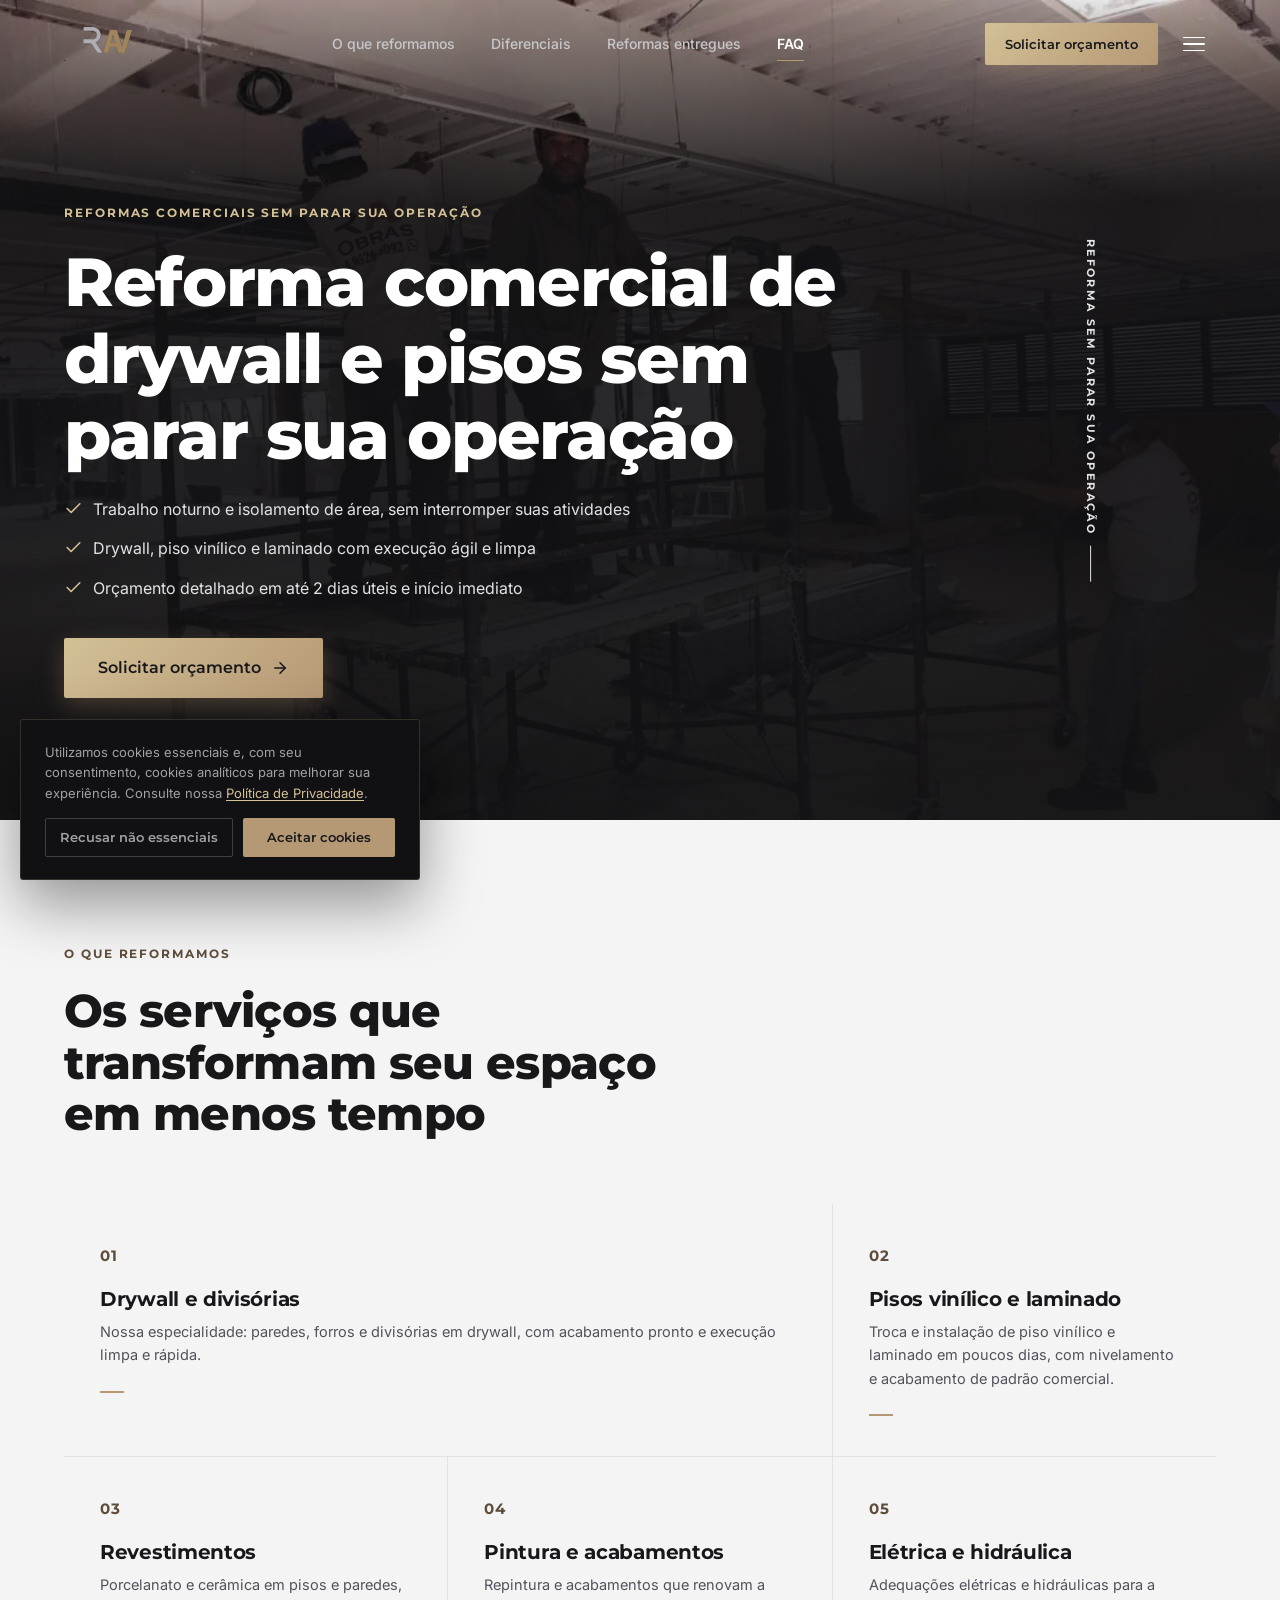
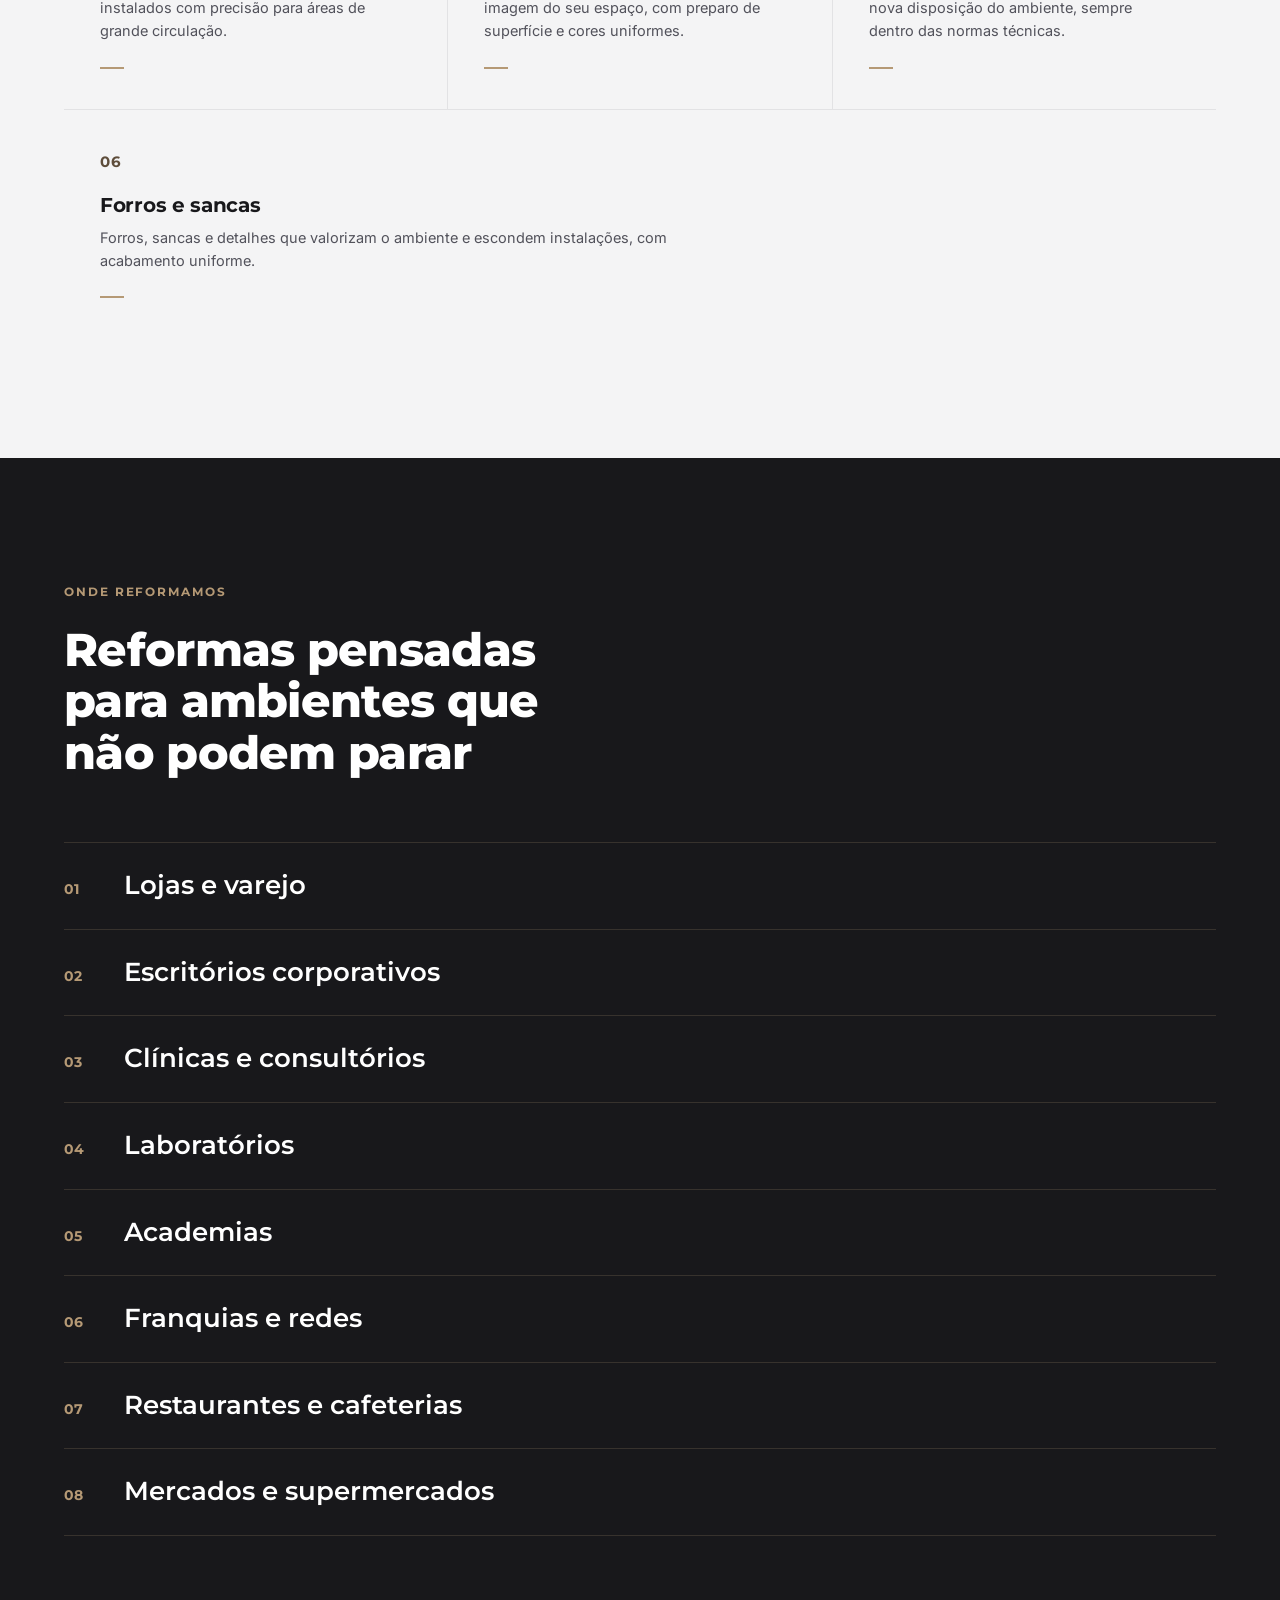
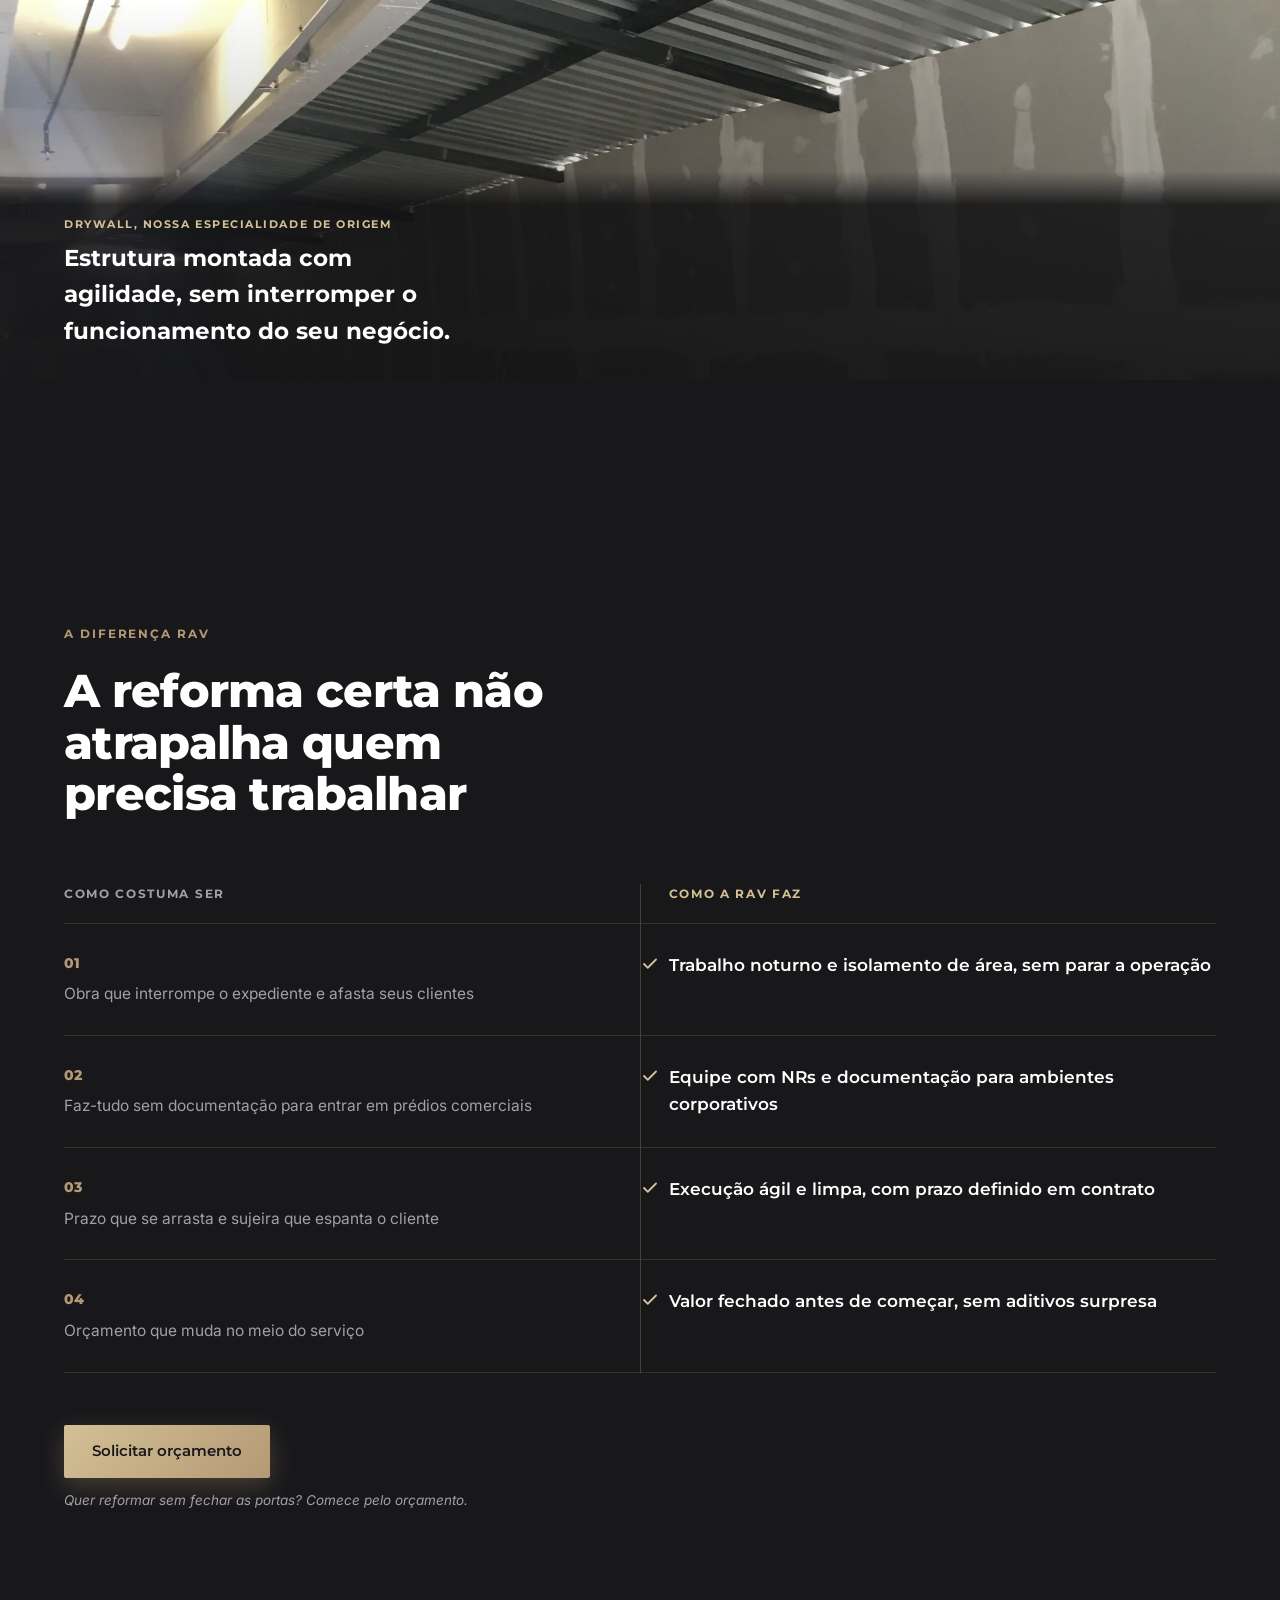
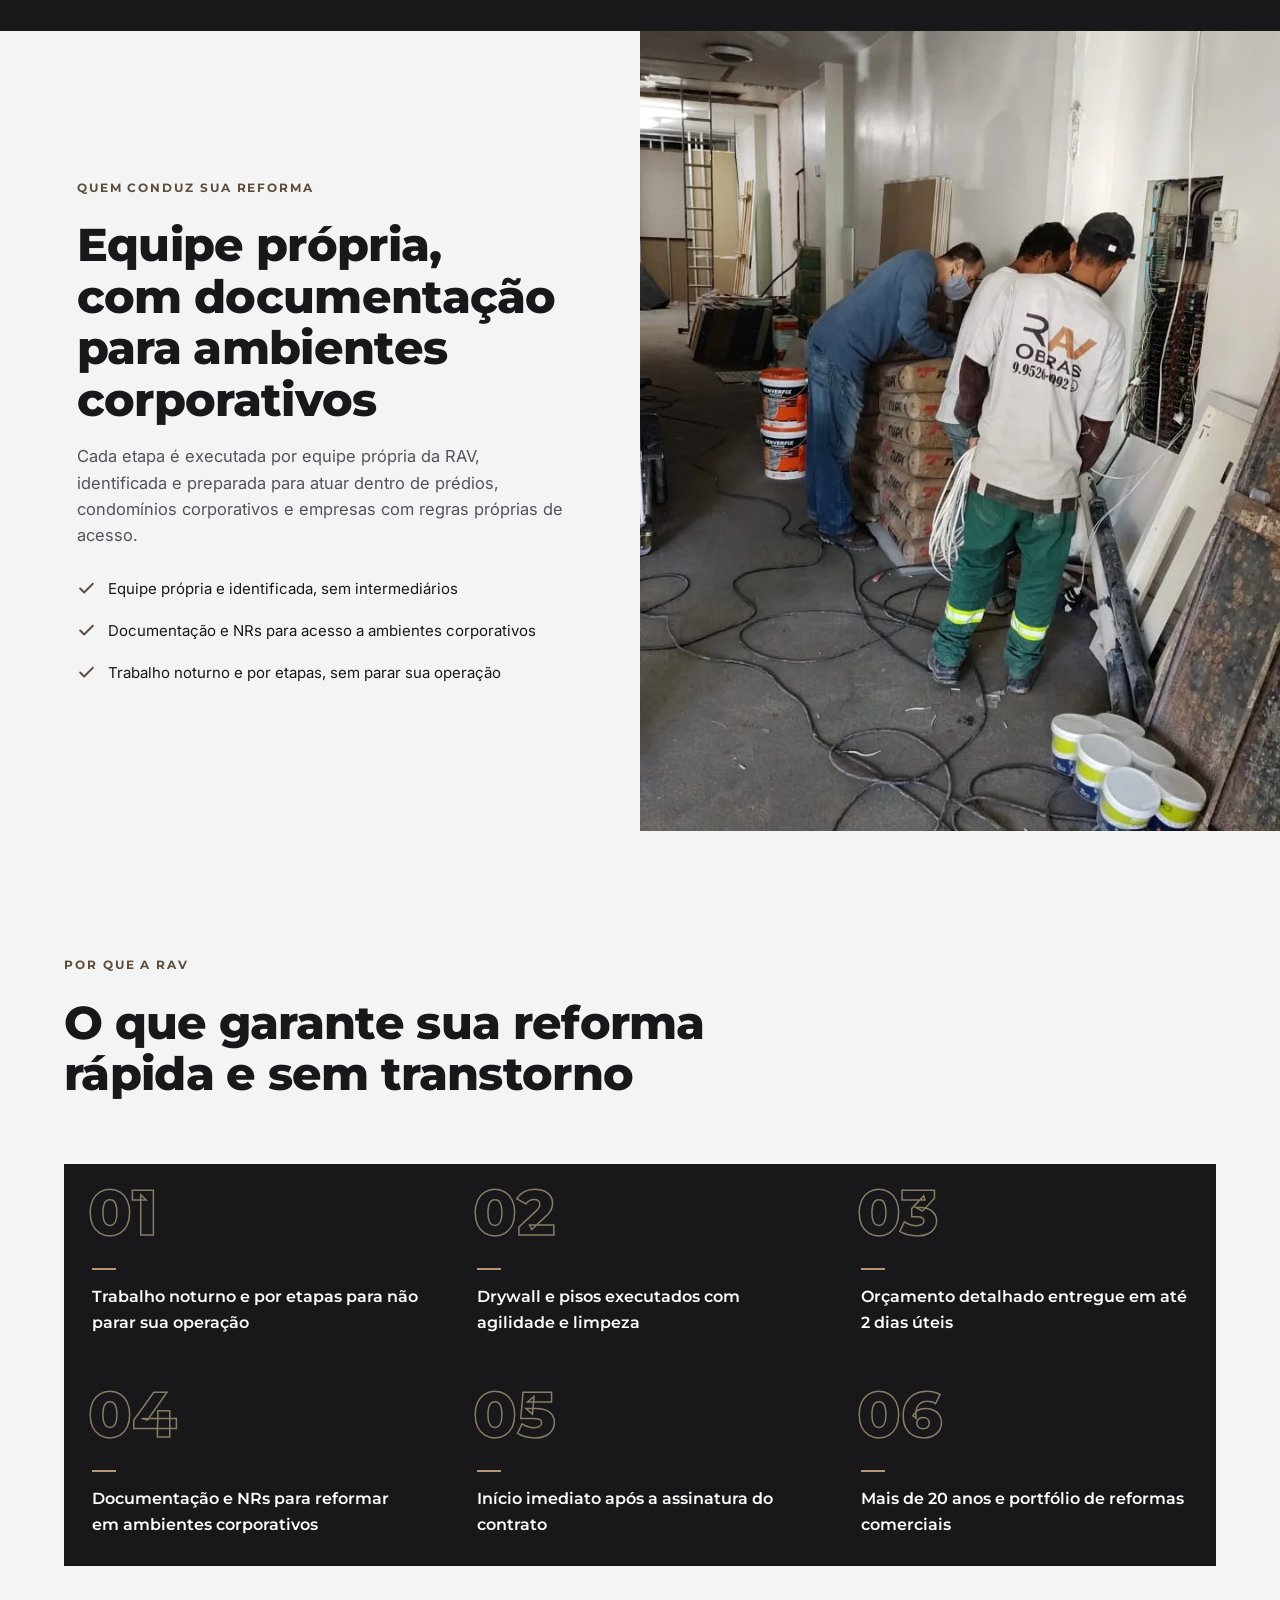
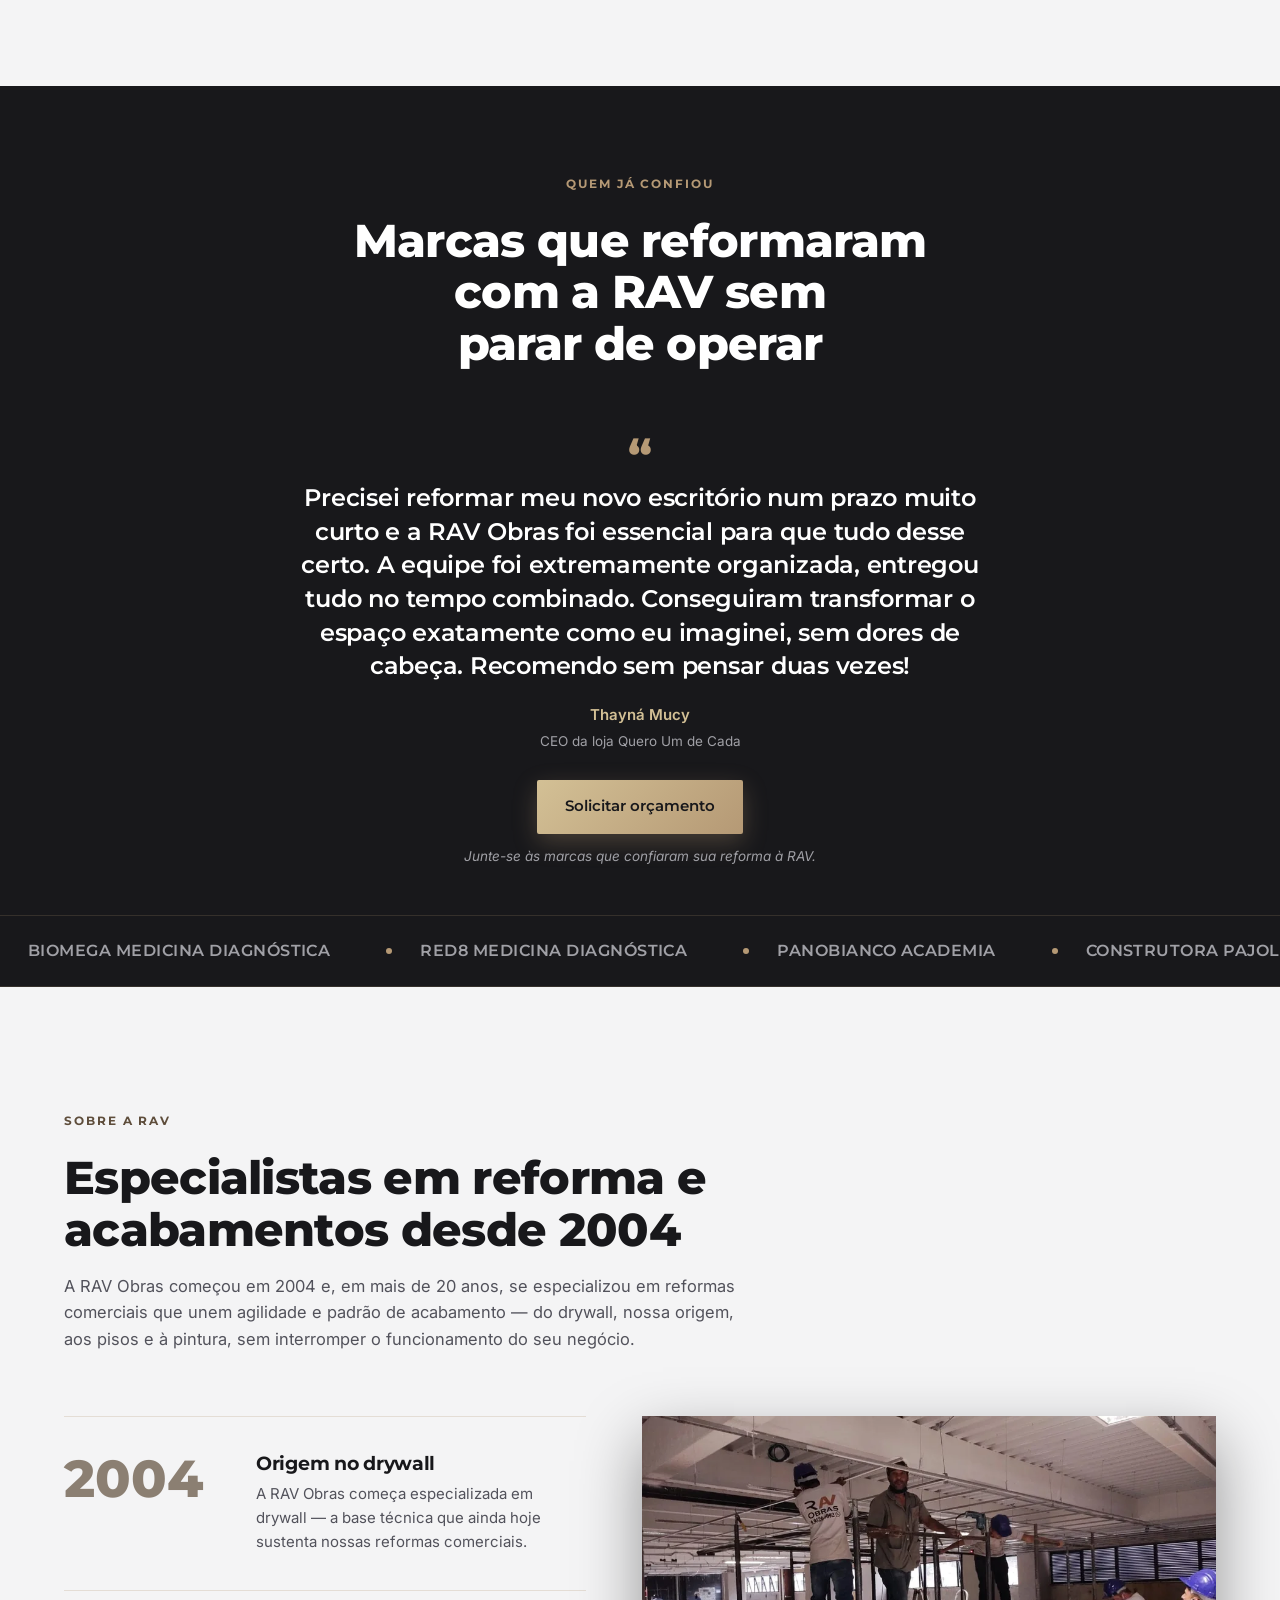
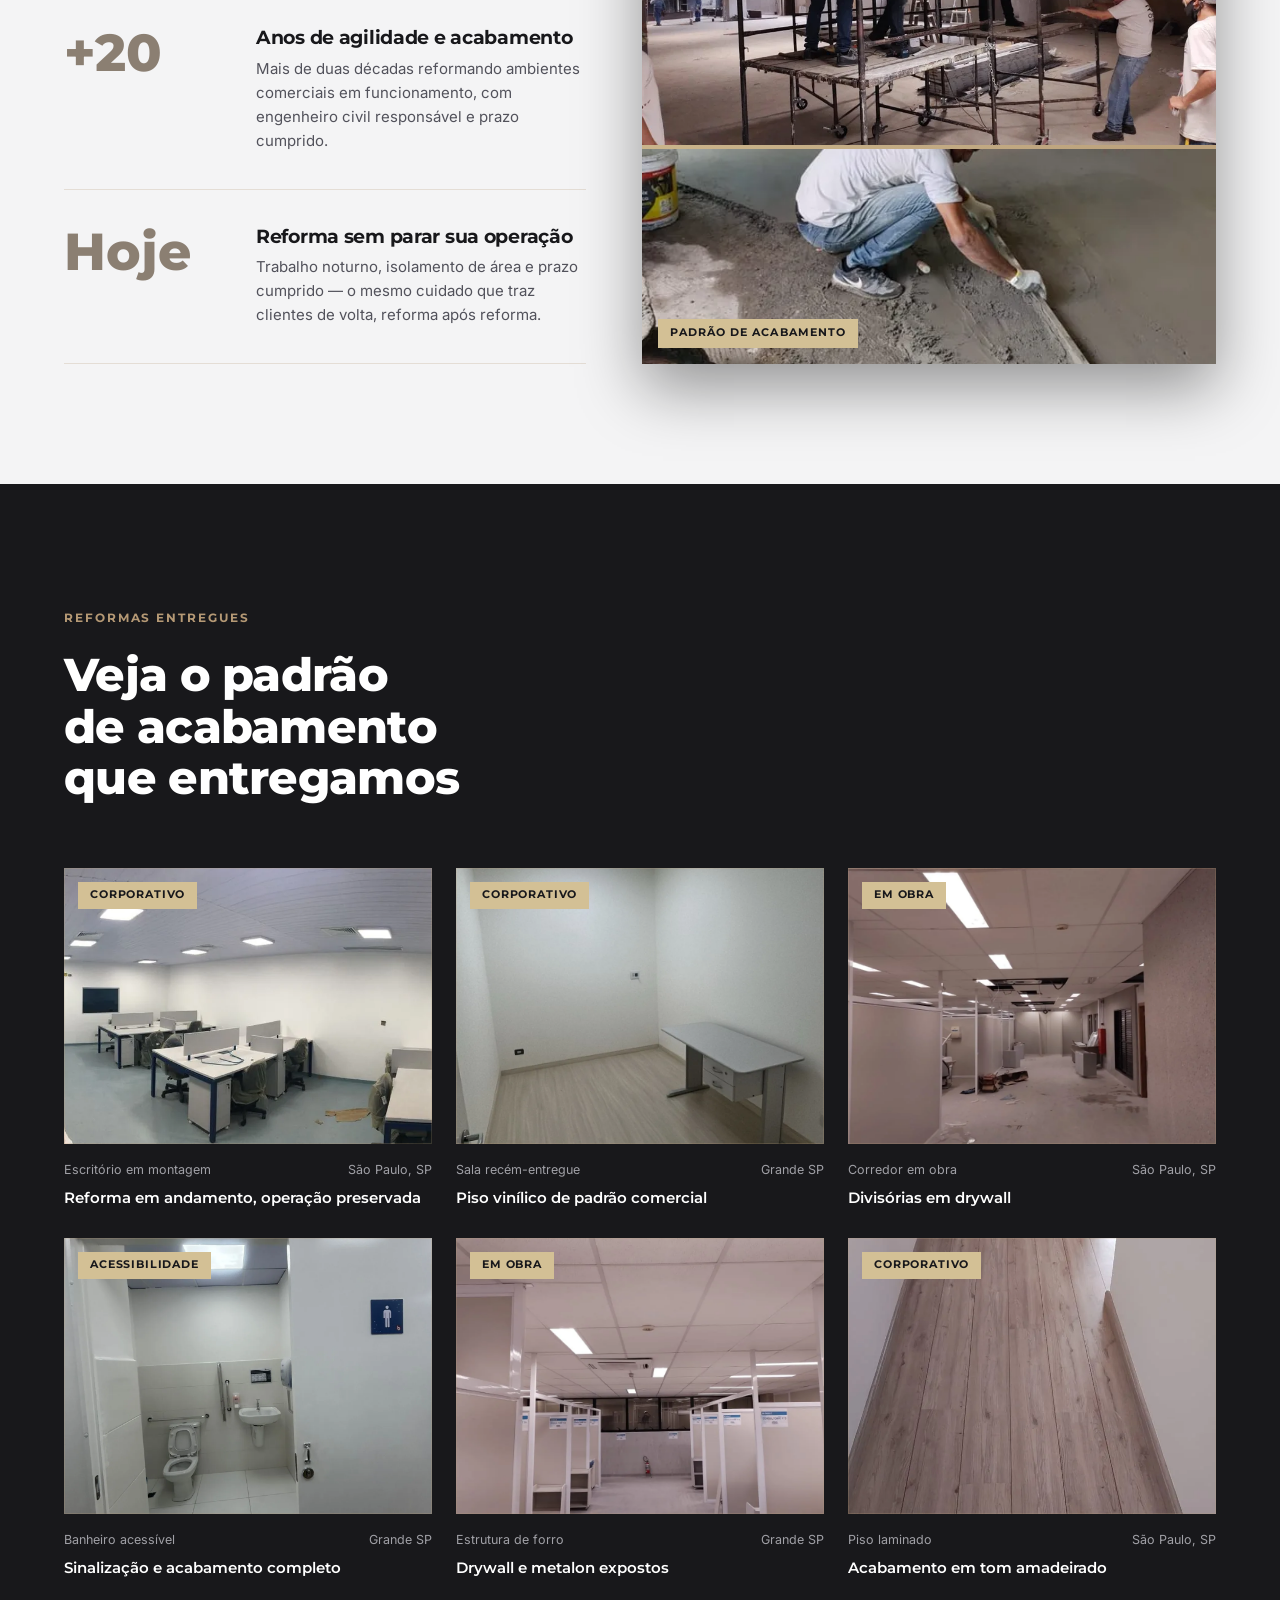
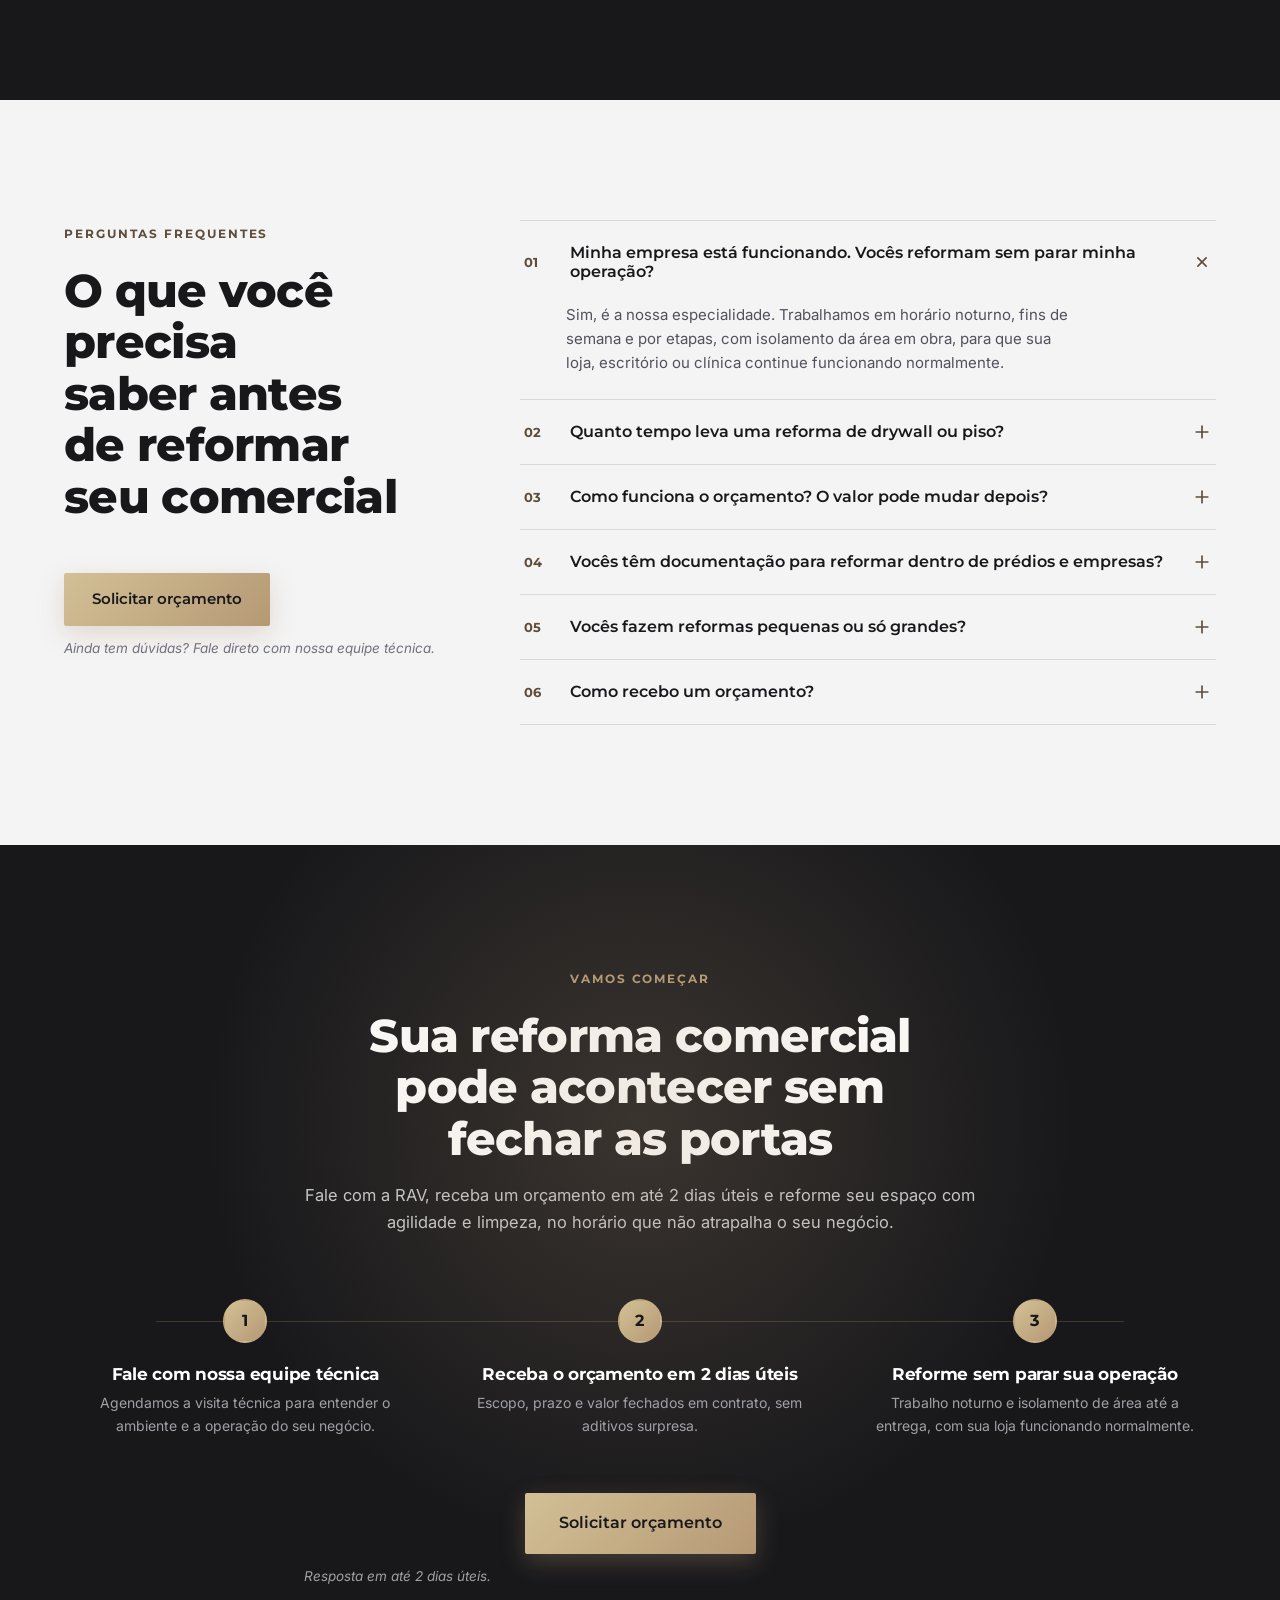
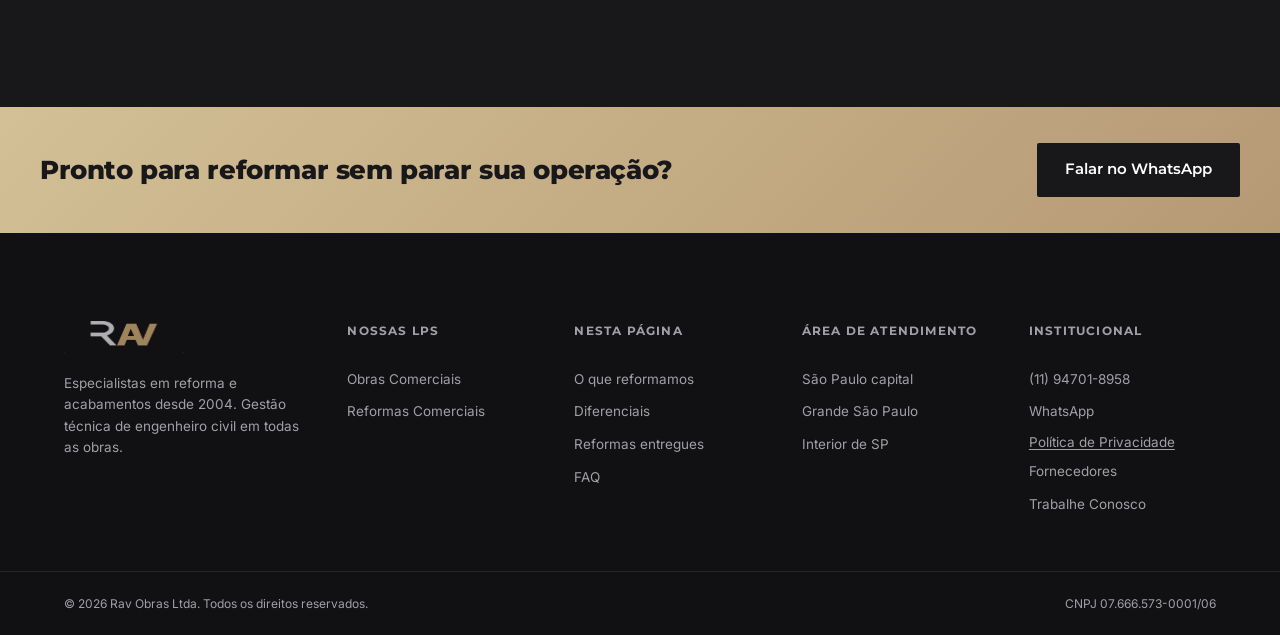
==== deploy-reformas/index.html @ 46c75e2a "Redesenha composição das 2 imagens em Sobre a RAV (diptico vertical 60/40)" ====
<!DOCTYPE html>
<html lang="pt-BR">
<head>
<meta charset="UTF-8">
<meta name="viewport" content="width=device-width, initial-scale=1">
<title>Reforma Comercial de Drywall e Pisos Sem Parar sua Operação — RAV Obras</title>
<meta name="description" content="Reforma comercial de drywall, piso vinílico e laminado com trabalho noturno e isolamento de área, sem parar sua operação. Orçamento em até 2 dias úteis. Solicite agora.">
<link rel="canonical" href="https://www.ravobras.com.br/reformas.html">
<link rel="icon" href="assets/img/favicon.svg" type="image/svg+xml">
<link rel="preconnect" href="https://fonts.googleapis.com">
<link rel="preconnect" href="https://fonts.gstatic.com" crossorigin>
<link href="https://fonts.googleapis.com/css2?family=Inter:ital,wght@0,400;0,500;0,600;1,400&family=Montserrat:wght@600;700;800&display=swap" rel="stylesheet">
<link rel="stylesheet" href="css/styles.css">
</head>
<body>
<a href="#main" class="skip-link" data-skip>Pular para o conteúdo principal</a>


<header class="rv-header" data-header>
  <div class="container rv-header-inner">
    <a href="../obras/" class="rv-logo">
      <img src="assets/img/logos/logo-white.png" alt="RAV Obras" width="120" height="46">
    </a>
    <nav class="rv-nav" aria-label="Navegação principal">
      <a href="#escopo">O que reformamos</a>
      <a href="#diferenca">Diferenciais</a>
      <a href="#portfolio">Reformas entregues</a>
      <a href="#faq">FAQ</a>
    </nav>
    <div class="rv-header-actions">
      <a class="btn btn-primary btn-sm" href="https://wa.me/5511947018958?text=Ol%C3%A1%21%20Quero%20um%20or%C3%A7amento%20para%20minha%20reforma%20comercial." target="_blank" rel="noopener noreferrer" data-wa-btn="reformas">Solicitar orçamento</a>
      <button class="rv-toggle" data-nav-toggle aria-label="Abrir menu" aria-expanded="false" aria-controls="mobile-menu">
        <span></span><span></span><span></span>
      </button>
    </div>
  </div>
</header>

<div class="rv-mobile-menu" data-mobile-menu id="mobile-menu" aria-hidden="true">
  <button class="rv-mobile-menu-close" data-menu-close aria-label="Fechar menu">
    <svg viewBox="0 0 24 24" fill="none" stroke="currentColor" stroke-width="2" stroke-linecap="round" stroke-linejoin="round"><line x1="18" y1="6" x2="6" y2="18"/><line x1="6" y1="6" x2="18" y2="18"/></svg>
  </button>
  <nav aria-label="Navegação mobile">
    <a href="#escopo">O que reformamos</a>
    <a href="#diferenca">Diferenciais</a>
    <a href="#portfolio">Reformas entregues</a>
    <a href="#faq">FAQ</a>
    <a href="../obras/" class="rv-menu-lp">Ver LP Obras Comerciais →</a>
  </nav>
  <a class="btn btn-primary btn-block" href="https://wa.me/5511947018958?text=Ol%C3%A1%21%20Quero%20um%20or%C3%A7amento%20para%20minha%20reforma%20comercial." target="_blank" rel="noopener noreferrer" data-wa-btn="reformas">
    Solicitar orçamento
  </a>
</div>

<main id="main">

  <!-- 1. HERO -->
  <section class="rv-hero" id="hero">
    <div class="rv-hero-media">
      <img src="assets/img/hero-reformas.webp" alt="" class="rv-hero-img" width="1280" height="720" fetchpriority="high">
      <div class="rv-hero-overlay"></div>
    </div>
    <span class="rv-hero-edge" aria-hidden="true">Reforma sem parar sua operação</span>
    <div class="container rv-hero-inner">
      <div class="rv-hero-content" data-reveal>
        <span class="rv-tag">Reformas comerciais sem parar sua operação</span>
        <h1>Reforma comercial de drywall e pisos sem parar sua operação</h1>
        <ul class="rv-hero-bullets">
          <li>
            <svg viewBox="0 0 24 24" fill="none" stroke="currentColor" stroke-width="2" stroke-linecap="round" stroke-linejoin="round" aria-hidden="true"><polyline points="20 6 9 17 4 12"/></svg>
            Trabalho noturno e isolamento de área, sem interromper suas atividades
          </li>
          <li>
            <svg viewBox="0 0 24 24" fill="none" stroke="currentColor" stroke-width="2" stroke-linecap="round" stroke-linejoin="round" aria-hidden="true"><polyline points="20 6 9 17 4 12"/></svg>
            Drywall, piso vinílico e laminado com execução ágil e limpa
          </li>
          <li>
            <svg viewBox="0 0 24 24" fill="none" stroke="currentColor" stroke-width="2" stroke-linecap="round" stroke-linejoin="round" aria-hidden="true"><polyline points="20 6 9 17 4 12"/></svg>
            Orçamento detalhado em até 2 dias úteis e início imediato
          </li>
        </ul>
        <div class="rv-hero-actions">
          <a class="btn btn-primary btn-lg" href="https://wa.me/5511947018958?text=Ol%C3%A1%21%20Quero%20um%20or%C3%A7amento%20para%20minha%20reforma%20comercial." target="_blank" rel="noopener noreferrer" data-wa-btn="reformas">
            Solicitar orçamento
            <svg viewBox="0 0 24 24" fill="none" stroke="currentColor" stroke-width="2" stroke-linecap="round" stroke-linejoin="round" aria-hidden="true"><line x1="5" y1="12" x2="19" y2="12"/><polyline points="12 5 19 12 12 19"/></svg>
          </a>
        </div>
        <p class="rv-micro">Receba seu orçamento em até 2 dias úteis.</p>
      </div>
    </div>
  </section>

  <!-- 2. O QUE REFORMAMOS — grid numerado assimétrico, fundo claro -->
  <section class="rv-section rv-light" id="escopo">
    <div class="container">
      <div class="rv-head" data-reveal>
        <span class="rv-tag">O que reformamos</span>
        <h2 class="rv-h2">Os serviços que transformam seu espaço em menos tempo</h2>
      </div>
      <div class="rv-num-grid">
        <article class="rv-num-item rv-num-item--wide" data-reveal>
          <span class="rv-num">01</span>
          <h3>Drywall e divisórias</h3>
          <p>Nossa especialidade: paredes, forros e divisórias em drywall, com acabamento pronto e execução limpa e rápida.</p>
        </article>
        <article class="rv-num-item" data-reveal>
          <span class="rv-num">02</span>
          <h3>Pisos vinílico e laminado</h3>
          <p>Troca e instalação de piso vinílico e laminado em poucos dias, com nivelamento e acabamento de padrão comercial.</p>
        </article>
        <article class="rv-num-item" data-reveal>
          <span class="rv-num">03</span>
          <h3>Revestimentos</h3>
          <p>Porcelanato e cerâmica em pisos e paredes, instalados com precisão para áreas de grande circulação.</p>
        </article>
        <article class="rv-num-item" data-reveal>
          <span class="rv-num">04</span>
          <h3>Pintura e acabamentos</h3>
          <p>Repintura e acabamentos que renovam a imagem do seu espaço, com preparo de superfície e cores uniformes.</p>
        </article>
        <article class="rv-num-item" data-reveal>
          <span class="rv-num">05</span>
          <h3>Elétrica e hidráulica</h3>
          <p>Adequações elétricas e hidráulicas para a nova disposição do ambiente, sempre dentro das normas técnicas.</p>
        </article>
        <article class="rv-num-item" data-reveal>
          <span class="rv-num">06</span>
          <h3>Forros e sancas</h3>
          <p>Forros, sancas e detalhes que valorizam o ambiente e escondem instalações, com acabamento uniforme.</p>
        </article>
      </div>
    </div>
  </section>

  <!-- 3. ONDE REFORMAMOS — índice editorial, fundo escuro -->
  <section class="rv-section rv-dark" id="onde-reformamos">
    <div class="container">
      <div class="rv-head" data-reveal>
        <span class="rv-tag">Onde reformamos</span>
        <h2 class="rv-h2">Reformas pensadas para ambientes que não podem parar</h2>
      </div>
      <div class="rv-index-list" aria-label="Segmentos atendidos pela RAV Obras em reformas comerciais">
        <div class="rv-index-item" data-reveal><span class="rv-index-item-num">01</span><span class="rv-index-item-label">Lojas e varejo</span></div>
        <div class="rv-index-item" data-reveal><span class="rv-index-item-num">02</span><span class="rv-index-item-label">Escritórios corporativos</span></div>
        <div class="rv-index-item" data-reveal><span class="rv-index-item-num">03</span><span class="rv-index-item-label">Clínicas e consultórios</span></div>
        <div class="rv-index-item" data-reveal><span class="rv-index-item-num">04</span><span class="rv-index-item-label">Laboratórios</span></div>
        <div class="rv-index-item" data-reveal><span class="rv-index-item-num">05</span><span class="rv-index-item-label">Academias</span></div>
        <div class="rv-index-item" data-reveal><span class="rv-index-item-num">06</span><span class="rv-index-item-label">Franquias e redes</span></div>
        <div class="rv-index-item" data-reveal><span class="rv-index-item-num">07</span><span class="rv-index-item-label">Restaurantes e cafeterias</span></div>
        <div class="rv-index-item" data-reveal><span class="rv-index-item-num">08</span><span class="rv-index-item-label">Mercados e supermercados</span></div>
      </div>
    </div>
    <figure class="rv-band" data-reveal>
      <img src="assets/img/secoes/reformas-band.webp" alt="Corredor comercial em obra com estrutura de drywall e metalon exposta" loading="lazy" width="1920" height="834">
      <figcaption class="rv-band-caption">
        <div class="container">
          <span>Drywall, nossa especialidade de origem</span>
          <p>Estrutura montada com agilidade, sem interromper o funcionamento do seu negócio.</p>
        </div>
      </figcaption>
    </figure>
  </section>

  <!-- 4. A DIFERENÇA RAV — contraste editorial, fundo escuro -->
  <section class="rv-section rv-dark" id="diferenca">
    <div class="container">
      <div class="rv-head" data-reveal>
        <span class="rv-tag">A diferença RAV</span>
        <h2 class="rv-h2">A reforma certa não atrapalha quem precisa trabalhar</h2>
      </div>
      <table class="rv-contrast" role="table" data-reveal>
        <thead>
          <tr role="row" class="rv-contrast-headrow">
            <th role="columnheader" scope="col">Como costuma ser</th>
            <th role="columnheader" scope="col">Como a RAV faz</th>
          </tr>
        </thead>
        <tbody>
          <tr role="row" class="rv-contrast-row">
            <td role="cell" class="rv-contrast-old"><span class="rv-contrast-num" aria-hidden="true">01</span>Obra que interrompe o expediente e afasta seus clientes</td>
            <td role="cell" class="rv-contrast-new"><div class="rv-contrast-new-inner"><svg viewBox="0 0 24 24" fill="none" stroke="currentColor" stroke-width="2.4" stroke-linecap="round" stroke-linejoin="round" aria-hidden="true"><polyline points="20 6 9 17 4 12"/></svg><span>Trabalho noturno e isolamento de área, sem parar a operação</span></div></td>
          </tr>
          <tr role="row" class="rv-contrast-row">
            <td role="cell" class="rv-contrast-old"><span class="rv-contrast-num" aria-hidden="true">02</span>Faz-tudo sem documentação para entrar em prédios comerciais</td>
            <td role="cell" class="rv-contrast-new"><div class="rv-contrast-new-inner"><svg viewBox="0 0 24 24" fill="none" stroke="currentColor" stroke-width="2.4" stroke-linecap="round" stroke-linejoin="round" aria-hidden="true"><polyline points="20 6 9 17 4 12"/></svg><span>Equipe com NRs e documentação para ambientes corporativos</span></div></td>
          </tr>
          <tr role="row" class="rv-contrast-row">
            <td role="cell" class="rv-contrast-old"><span class="rv-contrast-num" aria-hidden="true">03</span>Prazo que se arrasta e sujeira que espanta o cliente</td>
            <td role="cell" class="rv-contrast-new"><div class="rv-contrast-new-inner"><svg viewBox="0 0 24 24" fill="none" stroke="currentColor" stroke-width="2.4" stroke-linecap="round" stroke-linejoin="round" aria-hidden="true"><polyline points="20 6 9 17 4 12"/></svg><span>Execução ágil e limpa, com prazo definido em contrato</span></div></td>
          </tr>
          <tr role="row" class="rv-contrast-row">
            <td role="cell" class="rv-contrast-old"><span class="rv-contrast-num" aria-hidden="true">04</span>Orçamento que muda no meio do serviço</td>
            <td role="cell" class="rv-contrast-new"><div class="rv-contrast-new-inner"><svg viewBox="0 0 24 24" fill="none" stroke="currentColor" stroke-width="2.4" stroke-linecap="round" stroke-linejoin="round" aria-hidden="true"><polyline points="20 6 9 17 4 12"/></svg><span>Valor fechado antes de começar, sem aditivos surpresa</span></div></td>
          </tr>
        </tbody>
      </table>
      <div class="rv-cta-row" data-reveal>
        <a class="btn btn-primary" href="https://wa.me/5511947018958?text=Ol%C3%A1%21%20Quero%20um%20or%C3%A7amento%20para%20minha%20reforma%20comercial." target="_blank" rel="noopener noreferrer" data-wa-btn="reformas">Solicitar orçamento</a>
        <p class="rv-micro">Quer reformar sem fechar as portas? Comece pelo orçamento.</p>
      </div>
    </div>
  </section>

  <!-- 4.5 QUEM CONDUZ SUA REFORMA — split imagem+texto (flip: foto à direita), fundo claro -->
  <section class="rv-split rv-light rv-split--flip" id="responsavel" aria-labelledby="responsavel-h">
    <div class="rv-split-grid">
      <div class="rv-split-text" data-reveal>
        <span class="rv-tag">Quem conduz sua reforma</span>
        <h2 class="rv-h2" id="responsavel-h">Equipe própria, com documentação para ambientes corporativos</h2>
        <p class="rv-lede">Cada etapa é executada por equipe própria da RAV, identificada e preparada para atuar dentro de prédios, condomínios corporativos e empresas com regras próprias de acesso.</p>
        <ul class="rv-split-list">
          <li><svg viewBox="0 0 24 24" fill="none" stroke="currentColor" stroke-width="2.4" stroke-linecap="round" stroke-linejoin="round" aria-hidden="true"><polyline points="20 6 9 17 4 12"/></svg><span>Equipe própria e identificada, sem intermediários</span></li>
          <li><svg viewBox="0 0 24 24" fill="none" stroke="currentColor" stroke-width="2.4" stroke-linecap="round" stroke-linejoin="round" aria-hidden="true"><polyline points="20 6 9 17 4 12"/></svg><span>Documentação e NRs para acesso a ambientes corporativos</span></li>
          <li><svg viewBox="0 0 24 24" fill="none" stroke="currentColor" stroke-width="2.4" stroke-linecap="round" stroke-linejoin="round" aria-hidden="true"><polyline points="20 6 9 17 4 12"/></svg><span>Trabalho noturno e por etapas, sem parar sua operação</span></li>
        </ul>
      </div>
      <div class="rv-split-media" data-reveal>
        <img src="assets/img/secoes/reformas-split.webp" alt="Equipe própria da RAV Obras, com camisa identificada, ao lado de materiais de drywall e quadro elétrico em obra" loading="lazy" width="720" height="900">
      </div>
    </div>
  </section>

  <!-- 5. POR QUE A RAV — grid de números vazados, fundo claro -->
  <section class="rv-section rv-light" id="por-que">
    <div class="container">
      <div class="rv-head" data-reveal>
        <span class="rv-tag">Por que a RAV</span>
        <h2 class="rv-h2">O que garante sua reforma rápida e sem transtorno</h2>
      </div>
      <div class="rv-stroke-grid" style="background:var(--color-dark)">
        <div class="rv-stroke-item" data-reveal>
          <span class="rv-stroke-num" aria-hidden="true">01</span>
          <p>Trabalho noturno e por etapas para não parar sua operação</p>
        </div>
        <div class="rv-stroke-item" data-reveal>
          <span class="rv-stroke-num" aria-hidden="true">02</span>
          <p>Drywall e pisos executados com agilidade e limpeza</p>
        </div>
        <div class="rv-stroke-item" data-reveal>
          <span class="rv-stroke-num" aria-hidden="true">03</span>
          <p>Orçamento detalhado entregue em até 2 dias úteis</p>
        </div>
        <div class="rv-stroke-item" data-reveal>
          <span class="rv-stroke-num" aria-hidden="true">04</span>
          <p>Documentação e NRs para reformar em ambientes corporativos</p>
        </div>
        <div class="rv-stroke-item" data-reveal>
          <span class="rv-stroke-num" aria-hidden="true">05</span>
          <p>Início imediato após a assinatura do contrato</p>
        </div>
        <div class="rv-stroke-item" data-reveal>
          <span class="rv-stroke-num" aria-hidden="true">06</span>
          <p>Mais de 20 anos e portfólio de reformas comerciais</p>
        </div>
      </div>
    </div>
  </section>

  <!-- 6. QUEM JÁ CONFIOU — marquee de clientes + citação full-bleed, fundo escuro -->
  <section class="rv-section rv-dark" id="confianca" style="padding-bottom:0">
    <div class="container">
      <div class="rv-head rv-center" data-reveal>
        <span class="rv-tag">Quem já confiou</span>
        <h2 class="rv-h2">Marcas que reformaram com a RAV sem parar de operar</h2>
      </div>
      <blockquote class="rv-quote" data-reveal>
        <span class="rv-quote-mark" aria-hidden="true">&ldquo;</span>
        <p>Precisei reformar meu novo escritório num prazo muito curto e a RAV Obras foi essencial para que tudo desse certo. A equipe foi extremamente organizada, entregou tudo no tempo combinado. Conseguiram transformar o espaço exatamente como eu imaginei, sem dores de cabeça. Recomendo sem pensar duas vezes!</p>
        <footer>
          <cite>Thayná Mucy</cite>
          <span>CEO da loja Quero Um de Cada</span>
        </footer>
      </blockquote>
      <div class="rv-cta-row rv-center" data-reveal style="margin-top:28px">
        <a class="btn btn-primary" href="https://wa.me/5511947018958?text=Ol%C3%A1%21%20Quero%20um%20or%C3%A7amento%20para%20minha%20reforma%20comercial." target="_blank" rel="noopener noreferrer" data-wa-btn="reformas">Solicitar orçamento</a>
        <p class="rv-micro">Junte-se às marcas que confiaram sua reforma à RAV.</p>
      </div>
    </div>
    <div class="rv-marquee-wrap" style="margin-top:48px" aria-label="Empresas atendidas pela RAV Obras">
      <div class="rv-marquee">
        <span class="rv-marquee-item"><span>Biomega Medicina Diagnóstica</span><svg viewBox="0 0 6 6" fill="currentColor" aria-hidden="true"><circle cx="3" cy="3" r="3"/></svg></span>
        <span class="rv-marquee-item"><span>Red8 Medicina Diagnóstica</span><svg viewBox="0 0 6 6" fill="currentColor" aria-hidden="true"><circle cx="3" cy="3" r="3"/></svg></span>
        <span class="rv-marquee-item"><span>Panobianco Academia</span><svg viewBox="0 0 6 6" fill="currentColor" aria-hidden="true"><circle cx="3" cy="3" r="3"/></svg></span>
        <span class="rv-marquee-item"><span>Construtora Pajoli</span><svg viewBox="0 0 6 6" fill="currentColor" aria-hidden="true"><circle cx="3" cy="3" r="3"/></svg></span>
        <span class="rv-marquee-item"><span>Europa Purificadores de Água</span><svg viewBox="0 0 6 6" fill="currentColor" aria-hidden="true"><circle cx="3" cy="3" r="3"/></svg></span>
        <span class="rv-marquee-item"><span>Uninove</span><svg viewBox="0 0 6 6" fill="currentColor" aria-hidden="true"><circle cx="3" cy="3" r="3"/></svg></span>
        <span class="rv-marquee-item"><span>Quero Um de Cada</span><svg viewBox="0 0 6 6" fill="currentColor" aria-hidden="true"><circle cx="3" cy="3" r="3"/></svg></span>
        <span class="rv-marquee-item" aria-hidden="true"><span>Biomega Medicina Diagnóstica</span><svg viewBox="0 0 6 6" fill="currentColor"><circle cx="3" cy="3" r="3"/></svg></span>
        <span class="rv-marquee-item" aria-hidden="true"><span>Red8 Medicina Diagnóstica</span><svg viewBox="0 0 6 6" fill="currentColor"><circle cx="3" cy="3" r="3"/></svg></span>
        <span class="rv-marquee-item" aria-hidden="true"><span>Panobianco Academia</span><svg viewBox="0 0 6 6" fill="currentColor"><circle cx="3" cy="3" r="3"/></svg></span>
        <span class="rv-marquee-item" aria-hidden="true"><span>Construtora Pajoli</span><svg viewBox="0 0 6 6" fill="currentColor"><circle cx="3" cy="3" r="3"/></svg></span>
        <span class="rv-marquee-item" aria-hidden="true"><span>Europa Purificadores de Água</span><svg viewBox="0 0 6 6" fill="currentColor"><circle cx="3" cy="3" r="3"/></svg></span>
        <span class="rv-marquee-item" aria-hidden="true"><span>Uninove</span><svg viewBox="0 0 6 6" fill="currentColor"><circle cx="3" cy="3" r="3"/></svg></span>
        <span class="rv-marquee-item" aria-hidden="true"><span>Quero Um de Cada</span><svg viewBox="0 0 6 6" fill="currentColor"><circle cx="3" cy="3" r="3"/></svg></span>
      </div>
    </div>
  </section>

  <!-- 7. SOBRE A RAV — timeline vertical, fundo claro -->
  <section class="rv-section rv-light" id="sobre">
    <div class="container">
      <div class="rv-head" data-reveal>
        <span class="rv-tag">Sobre a RAV</span>
        <h2 class="rv-h2">Especialistas em reforma e acabamentos desde 2004</h2>
        <p class="rv-lede">A RAV Obras começou em 2004 e, em mais de 20 anos, se especializou em reformas comerciais que unem agilidade e padrão de acabamento — do drywall, nossa origem, aos pisos e à pintura, sem interromper o funcionamento do seu negócio.</p>
      </div>
      <div class="rv-about-grid rv-about-grid--flip">
        <div class="rv-timeline">
          <div class="rv-timeline-row" data-reveal>
            <span class="rv-timeline-year" aria-hidden="true">2004</span>
            <div class="rv-timeline-body">
              <h3>Origem no drywall</h3>
              <p>A RAV Obras começa especializada em drywall — a base técnica que ainda hoje sustenta nossas reformas comerciais.</p>
            </div>
          </div>
          <div class="rv-timeline-row" data-reveal>
            <span class="rv-timeline-year" aria-hidden="true">+20</span>
            <div class="rv-timeline-body">
              <h3>Anos de agilidade e acabamento</h3>
              <p>Mais de duas décadas reformando ambientes comerciais em funcionamento, com engenheiro civil responsável e prazo cumprido.</p>
            </div>
          </div>
          <div class="rv-timeline-row" data-reveal>
            <span class="rv-timeline-year" aria-hidden="true">Hoje</span>
            <div class="rv-timeline-body">
              <h3>Reforma sem parar sua operação</h3>
              <p>Trabalho noturno, isolamento de área e prazo cumprido — o mesmo cuidado que traz clientes de volta, reforma após reforma.</p>
            </div>
          </div>
        </div>
        <div class="rv-diptych" data-reveal>
          <div class="rv-diptych-a">
            <img src="assets/img/secoes/reformas-sobre-01.webp" alt="Equipe RAV Obras em andaime durante reforma comercial, camisas identificadas" loading="lazy" width="960" height="540">
          </div>
          <div class="rv-diptych-b">
            <img src="assets/img/secoes/reformas-sobre-02.webp" alt="Acabamento de piso em execução por equipe própria da RAV" loading="lazy" width="640" height="1137">
            <span class="rv-diptych-tag">Padrão de acabamento</span>
          </div>
        </div>
      </div>
    </div>
  </section>

  <!-- 8. REFORMAS ENTREGUES — grid de casos (bento), fundo escuro -->
  <section class="rv-section rv-dark" id="portfolio">
    <div class="container">
      <div class="rv-head" data-reveal>
        <span class="rv-tag">Reformas entregues</span>
        <h2 class="rv-h2">Veja o padrão de acabamento que entregamos</h2>
      </div>
      <div class="rv-case-grid">
        <figure class="rv-case" data-reveal>
          <div class="rv-case-media">
            <span class="rv-case-badge">Corporativo</span>
            <img src="assets/img/portfolio/reformas-01.webp" alt="Escritório em fase de montagem com baias e estações de trabalho" loading="lazy" width="1280" height="490">
          </div>
          <div class="rv-case-meta"><span>Escritório em montagem</span><span>São Paulo, SP</span></div>
          <figcaption class="rv-case-title">Reforma em andamento, operação preservada</figcaption>
        </figure>
        <figure class="rv-case" data-reveal>
          <div class="rv-case-media">
            <span class="rv-case-badge">Corporativo</span>
            <img src="assets/img/portfolio/reformas-02.webp" alt="Sala corporativa recém-entregue com piso vinílico" loading="lazy" width="900" height="1600">
          </div>
          <div class="rv-case-meta"><span>Sala recém-entregue</span><span>Grande SP</span></div>
          <figcaption class="rv-case-title">Piso vinílico de padrão comercial</figcaption>
        </figure>
        <figure class="rv-case" data-reveal>
          <div class="rv-case-media">
            <span class="rv-case-badge">Em obra</span>
            <img src="assets/img/portfolio/reformas-03.webp" alt="Corredor em obra com divisórias montadas e piso em acabamento" loading="lazy" width="1280" height="720">
          </div>
          <div class="rv-case-meta"><span>Corredor em obra</span><span>São Paulo, SP</span></div>
          <figcaption class="rv-case-title">Divisórias em drywall</figcaption>
        </figure>
        <figure class="rv-case" data-reveal>
          <div class="rv-case-media">
            <span class="rv-case-badge">Acessibilidade</span>
            <img src="assets/img/portfolio/reformas-04.webp" alt="Banheiro corporativo acessível finalizado com barras de apoio e sinalização" loading="lazy" width="1200" height="1600">
          </div>
          <div class="rv-case-meta"><span>Banheiro acessível</span><span>Grande SP</span></div>
          <figcaption class="rv-case-title">Sinalização e acabamento completo</figcaption>
        </figure>
        <figure class="rv-case" data-reveal>
          <div class="rv-case-media">
            <span class="rv-case-badge">Em obra</span>
            <img src="assets/img/portfolio/reformas-06.webp" alt="Corredor em obra com estrutura de forro em drywall exposta" loading="lazy" width="1280" height="720">
          </div>
          <div class="rv-case-meta"><span>Estrutura de forro</span><span>Grande SP</span></div>
          <figcaption class="rv-case-title">Drywall e metalon expostos</figcaption>
        </figure>
        <figure class="rv-case" data-reveal>
          <div class="rv-case-media">
            <span class="rv-case-badge">Corporativo</span>
            <img src="assets/img/portfolio/reformas-07.webp" alt="Corredor finalizado com piso laminado em tom amadeirado" loading="lazy" width="720" height="1280">
          </div>
          <div class="rv-case-meta"><span>Piso laminado</span><span>São Paulo, SP</span></div>
          <figcaption class="rv-case-title">Acabamento em tom amadeirado</figcaption>
        </figure>
      </div>
    </div>
  </section>

  <!-- 9. PERGUNTAS FREQUENTES — layout assimétrico, fundo claro -->
  <section class="rv-section rv-light" id="faq">
    <div class="container">
      <div class="rv-faq-layout">
        <div class="rv-faq-side">
          <div class="rv-head" data-reveal style="margin-bottom:0">
            <span class="rv-tag">Perguntas frequentes</span>
            <h2 class="rv-h2">O que você precisa saber antes de reformar seu comercial</h2>
          </div>
          <div class="rv-cta-row" data-reveal style="margin-top:32px">
            <a class="btn btn-primary" href="https://wa.me/5511947018958?text=Ol%C3%A1%21%20Quero%20um%20or%C3%A7amento%20para%20minha%20reforma%20comercial." target="_blank" rel="noopener noreferrer" data-wa-btn="reformas">Solicitar orçamento</a>
            <p class="rv-micro">Ainda tem dúvidas? Fale direto com nossa equipe técnica.</p>
          </div>
        </div>
        <div class="rv-faq-list" data-reveal>
          <div class="rv-faq-item" data-open="true">
            <button class="rv-faq-q" aria-expanded="true" aria-controls="faq-a-1" id="faq-q-1">
              <span class="rv-faq-q-num">01</span>
              <span class="rv-faq-q-text">Minha empresa está funcionando. Vocês reformam sem parar minha operação?</span>
              <svg class="rv-faq-q-icon" viewBox="0 0 24 24" fill="none" stroke="currentColor" stroke-width="2" stroke-linecap="round" stroke-linejoin="round" aria-hidden="true"><line x1="12" y1="5" x2="12" y2="19"/><line x1="5" y1="12" x2="19" y2="12"/></svg>
            </button>
            <div class="rv-faq-a" id="faq-a-1" role="region" aria-labelledby="faq-q-1">
              <p>Sim, é a nossa especialidade. Trabalhamos em horário noturno, fins de semana e por etapas, com isolamento da área em obra, para que sua loja, escritório ou clínica continue funcionando normalmente.</p>
            </div>
          </div>
          <div class="rv-faq-item">
            <button class="rv-faq-q" aria-expanded="false" aria-controls="faq-a-2" id="faq-q-2">
              <span class="rv-faq-q-num">02</span>
              <span class="rv-faq-q-text">Quanto tempo leva uma reforma de drywall ou piso?</span>
              <svg class="rv-faq-q-icon" viewBox="0 0 24 24" fill="none" stroke="currentColor" stroke-width="2" stroke-linecap="round" stroke-linejoin="round" aria-hidden="true"><line x1="12" y1="5" x2="12" y2="19"/><line x1="5" y1="12" x2="19" y2="12"/></svg>
            </button>
            <div class="rv-faq-a" id="faq-a-2" role="region" aria-labelledby="faq-q-2">
              <p>Serviços como piso vinílico saem em poucos dias; reformas maiores variam conforme o escopo. Na visita técnica, definimos um cronograma realista e o cumprimos, para você não ficar sem previsão.</p>
            </div>
          </div>
          <div class="rv-faq-item">
            <button class="rv-faq-q" aria-expanded="false" aria-controls="faq-a-3" id="faq-q-3">
              <span class="rv-faq-q-num">03</span>
              <span class="rv-faq-q-text">Como funciona o orçamento? O valor pode mudar depois?</span>
              <svg class="rv-faq-q-icon" viewBox="0 0 24 24" fill="none" stroke="currentColor" stroke-width="2" stroke-linecap="round" stroke-linejoin="round" aria-hidden="true"><line x1="12" y1="5" x2="12" y2="19"/><line x1="5" y1="12" x2="19" y2="12"/></svg>
            </button>
            <div class="rv-faq-a" id="faq-a-3" role="region" aria-labelledby="faq-q-3">
              <p>O valor é definido antes de começar e fechado em contrato. Só há alteração se você mudar o escopo. Nada de orçamento baixo na entrada que vira uma bola de neve de aditivos no meio do serviço.</p>
            </div>
          </div>
          <div class="rv-faq-item">
            <button class="rv-faq-q" aria-expanded="false" aria-controls="faq-a-4" id="faq-q-4">
              <span class="rv-faq-q-num">04</span>
              <span class="rv-faq-q-text">Vocês têm documentação para reformar dentro de prédios e empresas?</span>
              <svg class="rv-faq-q-icon" viewBox="0 0 24 24" fill="none" stroke="currentColor" stroke-width="2" stroke-linecap="round" stroke-linejoin="round" aria-hidden="true"><line x1="12" y1="5" x2="12" y2="19"/><line x1="5" y1="12" x2="19" y2="12"/></svg>
            </button>
            <div class="rv-faq-a" id="faq-a-4" role="region" aria-labelledby="faq-q-4">
              <p>Sim. Atendemos as NRs e emitimos a documentação exigida para entrar em prédios comerciais, condomínios corporativos e grandes empresas, incluindo ambientes que pedem homologação de fornecedor.</p>
            </div>
          </div>
          <div class="rv-faq-item">
            <button class="rv-faq-q" aria-expanded="false" aria-controls="faq-a-5" id="faq-q-5">
              <span class="rv-faq-q-num">05</span>
              <span class="rv-faq-q-text">Vocês fazem reformas pequenas ou só grandes?</span>
              <svg class="rv-faq-q-icon" viewBox="0 0 24 24" fill="none" stroke="currentColor" stroke-width="2" stroke-linecap="round" stroke-linejoin="round" aria-hidden="true"><line x1="12" y1="5" x2="12" y2="19"/><line x1="5" y1="12" x2="19" y2="12"/></svg>
            </button>
            <div class="rv-faq-a" id="faq-a-5" role="region" aria-labelledby="faq-q-5">
              <p>Fazemos as duas. Muitos clientes começam por um serviço pontual, como drywall ou piso, conhecem nosso padrão e depois fecham reformas maiores conosco. Nenhuma reforma comercial é pequena demais para ter qualidade.</p>
            </div>
          </div>
          <div class="rv-faq-item">
            <button class="rv-faq-q" aria-expanded="false" aria-controls="faq-a-6" id="faq-q-6">
              <span class="rv-faq-q-num">06</span>
              <span class="rv-faq-q-text">Como recebo um orçamento?</span>
              <svg class="rv-faq-q-icon" viewBox="0 0 24 24" fill="none" stroke="currentColor" stroke-width="2" stroke-linecap="round" stroke-linejoin="round" aria-hidden="true"><line x1="12" y1="5" x2="12" y2="19"/><line x1="5" y1="12" x2="19" y2="12"/></svg>
            </button>
            <div class="rv-faq-a" id="faq-a-6" role="region" aria-labelledby="faq-q-6">
              <p>Fale com a gente pelo WhatsApp usando o botão "Solicitar orçamento" desta página. Agendamos a visita técnica e você recebe um orçamento detalhado em até 2 dias úteis, com escopo, prazo e valor definidos.</p>
            </div>
          </div>
        </div>
      </div>
    </div>
  </section>

  <!-- 10. CTA FINAL — passos horizontais + glow radial, fundo escuro -->
  <section class="rv-section rv-dark rv-cta-glow" id="contato">
    <div class="container">
      <div class="rv-head rv-center" data-reveal>
        <span class="rv-tag">Vamos começar</span>
        <h2 class="rv-h2">Sua reforma comercial pode acontecer sem fechar as portas</h2>
        <p class="rv-lede">Fale com a RAV, receba um orçamento em até 2 dias úteis e reforme seu espaço com agilidade e limpeza, no horário que não atrapalha o seu negócio.</p>
      </div>
      <div class="rv-steps-row">
        <div class="rv-steps-track" aria-hidden="true"></div>
        <div class="rv-step">
          <div class="rv-step-dot">1</div>
          <h3>Fale com nossa equipe técnica</h3>
          <p>Agendamos a visita técnica para entender o ambiente e a operação do seu negócio.</p>
        </div>
        <div class="rv-step">
          <div class="rv-step-dot">2</div>
          <h3>Receba o orçamento em 2 dias úteis</h3>
          <p>Escopo, prazo e valor fechados em contrato, sem aditivos surpresa.</p>
        </div>
        <div class="rv-step">
          <div class="rv-step-dot">3</div>
          <h3>Reforme sem parar sua operação</h3>
          <p>Trabalho noturno e isolamento de área até a entrega, com sua loja funcionando normalmente.</p>
        </div>
      </div>
      <div class="rv-cta-actions">
        <a class="btn btn-primary btn-lg" href="https://wa.me/5511947018958?text=Ol%C3%A1%21%20Quero%20um%20or%C3%A7amento%20para%20minha%20reforma%20comercial." target="_blank" rel="noopener noreferrer" data-wa-btn="reformas">Solicitar orçamento</a>
        <p>Resposta em até 2 dias úteis.</p>
      </div>
    </div>
  </section>

</main>

<!-- FAIXA DE CTA EM DOURADO SÓLIDO -->
<div class="rv-strip-gold">
  <div class="container rv-strip-inner">
    <h3>Pronto para reformar sem parar sua operação?</h3>
    <a class="btn btn-dark" href="https://wa.me/5511947018958?text=Ol%C3%A1%21%20Quero%20um%20or%C3%A7amento%20para%20minha%20reforma%20comercial." target="_blank" rel="noopener noreferrer" data-wa-btn="reformas">Falar no WhatsApp</a>
  </div>
</div>

<footer class="rv-footer">
  <div class="rv-footer-inner container">
    <div class="rv-footer-brand">
      <img src="assets/img/logos/logo-white.png" alt="RAV Obras" width="120" height="46">
      <p>Especialistas em reforma e acabamentos desde 2004. Gestão técnica de engenheiro civil em todas as obras.</p>
    </div>
    <nav class="rv-footer-col" aria-label="Nossas landing pages">
      <p class="rv-footer-title">Nossas LPs</p>
      <a href="../obras/">Obras Comerciais</a>
      <a href="index.html">Reformas Comerciais</a>
    </nav>
    <nav class="rv-footer-col" aria-label="Navegação desta página">
      <p class="rv-footer-title">Nesta página</p>
      <a href="#escopo">O que reformamos</a>
      <a href="#diferenca">Diferenciais</a>
      <a href="#portfolio">Reformas entregues</a>
      <a href="#faq">FAQ</a>
    </nav>
    <div class="rv-footer-col">
      <p class="rv-footer-title">Área de atendimento</p>
      <span>São Paulo capital</span>
      <span>Grande São Paulo</span>
      <span>Interior de SP</span>
    </div>
    <nav class="rv-footer-col" aria-label="Institucional">
      <p class="rv-footer-title">Institucional</p>
      <a href="tel:+5511947018958">(11) 94701-8958</a>
      <a href="https://wa.me/5511947018958?text=Ol%C3%A1%21%20Quero%20um%20or%C3%A7amento%20para%20minha%20reforma%20comercial." target="_blank" rel="noopener noreferrer">WhatsApp</a>
      <button type="button" class="link-btn" data-modal="privacyOverlay">Política de Privacidade</button>
      <a href="fornecedores/">Fornecedores</a>
      <a href="trabalhe-conosco/">Trabalhe Conosco</a>
    </nav>
  </div>
  <div class="rv-footer-bottom">
    <div class="container rv-footer-bottom-inner">
      <p>© <span data-year></span> Rav Obras Ltda. Todos os direitos reservados.</p>
      <p>CNPJ 07.666.573-0001/06</p>
    </div>
  </div>
</footer>

<div class="rv-lightbox" data-lightbox data-open="false" aria-hidden="true" role="dialog" aria-modal="true" aria-label="Galeria de fotos em tela cheia">
  <button class="rv-lb-btn rv-lb-close" data-lb-close aria-label="Fechar galeria">
    <svg viewBox="0 0 24 24" fill="none" stroke="currentColor" stroke-width="2" stroke-linecap="round" stroke-linejoin="round"><line x1="18" y1="6" x2="6" y2="18"/><line x1="6" y1="6" x2="18" y2="18"/></svg>
  </button>
  <button class="rv-lb-btn rv-lb-prev" data-lb-prev aria-label="Foto anterior">
    <svg viewBox="0 0 24 24" fill="none" stroke="currentColor" stroke-width="2" stroke-linecap="round" stroke-linejoin="round"><polyline points="15 18 9 12 15 6"/></svg>
  </button>
  <img data-lb-img src="" alt="">
  <button class="rv-lb-btn rv-lb-next" data-lb-next aria-label="Próxima foto">
    <svg viewBox="0 0 24 24" fill="none" stroke="currentColor" stroke-width="2" stroke-linecap="round" stroke-linejoin="round"><polyline points="9 18 15 12 9 6"/></svg>
  </button>
  <p class="rv-lb-count" data-lb-count></p>
</div>

<!-- MODAL: POLÍTICA DE PRIVACIDADE -->
<div class="rv-privacy-overlay" id="privacyOverlay" role="dialog" aria-modal="true" aria-label="Política de Privacidade">
  <div class="rv-privacy-modal">
    <div class="rv-privacy-header">
      <h2>Política de Privacidade</h2>
      <button class="rv-privacy-close" id="privacyClose" aria-label="Fechar">&#x2715;</button>
    </div>
    <div class="rv-privacy-body">
      <p>A <strong>RAV Obras</strong> (Rav Obras Ltda) respeita a sua privacidade e está comprometida com a proteção dos seus dados pessoais, em conformidade com a <strong>Lei Geral de Proteção de Dados (LGPD, Lei nº 13.709/2018)</strong>.</p>
      <h3>1. Dados coletados</h3>
      <p>Coletamos apenas os dados fornecidos voluntariamente por você, seja pelo formulário de contato via WhatsApp, seja pelas páginas de <a href="fornecedores/">Fornecedores</a> e <a href="trabalhe-conosco/">Trabalhe Conosco</a>: nome, e-mail, telefone e eventuais arquivos anexados (currículo ou proposta).</p>
      <h3>2. Finalidade</h3>
      <ul>
        <li>Responder à sua solicitação de orçamento, candidatura ou cadastro de fornecedor</li>
        <li>Enviar comunicações relacionadas ao contato realizado</li>
        <li>Cumprir obrigações legais</li>
      </ul>
      <h3>3. Compartilhamento</h3>
      <p>Seus dados não são vendidos nem compartilhados com terceiros, exceto quando exigido por lei.</p>
      <h3>4. Armazenamento e segurança</h3>
      <p>Os dados ficam armazenados em banco de dados seguro com acesso restrito. Arquivos enviados são armazenados em servidor protegido contra execução de código.</p>
      <h3>5. Seus direitos (LGPD)</h3>
      <ul>
        <li>Confirmar a existência de tratamento dos seus dados</li>
        <li>Acessar, corrigir ou excluir seus dados</li>
        <li>Revogar o consentimento a qualquer momento</li>
      </ul>
      <p>Para exercer seus direitos, entre em contato: <strong>contato@ravobras.com.br</strong></p>
      <h3>6. Cookies</h3>
      <p>Utilizamos cookies estritamente necessários para o funcionamento do site e, com seu consentimento, cookies de análise de tráfego. Você pode aceitar ou recusar os cookies não essenciais no aviso exibido na primeira visita, e alterar sua escolha a qualquer momento limpando os dados de navegação deste site.</p>
      <h3>7. Contato</h3>
      <p>
        <strong>Rav Obras Ltda</strong><br>
        contato@ravobras.com.br<br>
        São Paulo, SP
      </p>
      <p style="color:var(--dark-500);font-size:11px;margin-top:24px">Última atualização: agosto de 2026</p>
    </div>
  </div>
</div>

<!-- COOKIE NOTICE -->
<div class="rv-cookie" id="cookieNotice">
  <p>Utilizamos cookies essenciais e, com seu consentimento, cookies analíticos para melhorar sua experiência. Consulte nossa <button type="button" class="link-btn" data-modal="privacyOverlay">Política de Privacidade</button>.</p>
  <div class="rv-cookie-actions">
    <button type="button" class="rv-cookie-btn rv-cookie-btn--decline" id="cookieDecline">Recusar não essenciais</button>
    <button type="button" class="rv-cookie-btn rv-cookie-btn--accept" id="cookieAccept">Aceitar cookies</button>
  </div>
</div>

<script src="js/app.js"></script>
</body>
</html>
---- deploy-reformas/css/styles.css ----
/* ==========================================================================
   RAV Obras — Landing Pages (Obras Comerciais / Reformas Comerciais)
   SEGUNDA PROPOSTA DE DESIGN — reconstruída do zero (pedido do cliente,
   ago/2026: "não aproveite nada do design atual, outra proposta").
   Referência macro: ot-engenharia (dark-luxo preto+dourado) — ver brief-pack.md §9
   para a lista completa de padrões de design-bank escolhidos por seção.
   Tokens de marca (paleta + tipografia) são verdade de marca, não mudam entre
   propostas: design-system/index.html.
   Componentes novos usam prefixo rv- (não colide com a rodada anterior).
   ========================================================================== */

:root{
  /* ---- Cores de marca (MIV RAV Obras) — inalteradas entre propostas ---- */
  --color-dark:#18181B;
  --color-dark-2:#111113;      /* preto mais profundo — footer, glow de CTA */
  --color-light:#F4F4F5;
  --color-gold:#B59975;
  --color-gold-light:#D3C095;
  --color-white:#FFFFFF;

  --gold-ink:#5E4D3B;          /* dourado seguro (AA) para texto/ícone em fundo claro */
  --gold-100:#F3E9DA;
  --gold-50:#FBF7F1;

  --dark-900:#18181B;
  --dark-800:#202023;
  --dark-700:#2D2D31;
  --dark-600:#3F3F46;
  --dark-500:#52525B;
  --dark-400:#71717A;
  --dark-300:#A0A0A6;
  --dark-200:#C7C7CB;
  --dark-100:#E3E3E5;
  --dark-50:#F4F4F5;

  --gradient-gold:linear-gradient(135deg,#D3C095 0%,#B59975 100%);

  --shadow-sm:0 1px 2px rgba(0,0,0,.1);
  --shadow-md:0 6px 20px rgba(0,0,0,.22);
  --shadow-lg:0 24px 60px rgba(0,0,0,.4);

  --ease-house:cubic-bezier(.16,.84,.28,1);
  --ease-ui:cubic-bezier(.4,0,.2,1);
  --t-fast:150ms var(--ease-ui);
  --t-base:250ms var(--ease-ui);
  --t-slow:420ms var(--ease-ui);

  /* Tipografia — Montserrat (display/CTA/números) + Inter (corpo/nav/form).
     Mantida entre propostas — pedido explícito já satisfeito, cliente não
     reclamou disso na segunda rodada. */
  --font-display:'Montserrat',sans-serif;
  --font-body:'Inter',sans-serif;

  /* Raio bem mais fechado que a rodada anterior — de "estúdio arredondado"
     para "editorial/arquitetônico", quase reto. */
  --radius:3px;
  --radius-sm:2px;

  --container:1200px;
  --header-h:80px;
}

/* ============ RESET ============ */
*,*::before,*::after{box-sizing:border-box}
*{margin:0;padding:0}
/* header fixo (80px) — mantido em sincronia com HEADER_OFFSET em js/app.js. */
html{-webkit-text-size-adjust:100%;scroll-behavior:auto;scroll-padding-top:96px}
body{
  font-family:var(--font-body);
  color:var(--dark-900);
  background:var(--color-white);
  line-height:1.6;
  overflow-x:clip;
  -webkit-font-smoothing:antialiased;
}
img,picture,svg{max-width:100%;display:block}
a{color:inherit;text-decoration:none}
ul,ol{list-style:none}
button{font-family:inherit;cursor:pointer;background:none;border:none;color:inherit}
input,select,textarea{font-family:inherit}
h1,h2,h3,h4{font-family:var(--font-display);font-weight:700;line-height:1.12;letter-spacing:-.015em;text-wrap:balance}
p{max-width:74ch}
html,body{max-width:100%;overflow-x:hidden}

/* ============ ACESSIBILIDADE ============ */
.skip-link{
  position:absolute;left:-9999px;top:0;z-index:999;
  background:var(--color-gold);color:var(--color-dark);padding:12px 20px;
  font-family:var(--font-display);font-weight:700;font-size:14px;
}
.skip-link:focus{left:0}
.sr-only{position:absolute;width:1px;height:1px;overflow:hidden;clip:rect(0 0 0 0);white-space:nowrap}

:root :focus-visible{outline:2.5px solid var(--color-dark);outline-offset:3px}
[data-theme="dark"] :focus-visible,
.rv-dark :focus-visible,
.rv-header :focus-visible,
.rv-footer :focus-visible,
.rv-mobile-menu :focus-visible,
.rv-lightbox :focus-visible,
.rv-cookie :focus-visible{outline-color:var(--color-gold-light)}

@media (prefers-reduced-motion:reduce){
  *,*::before,*::after{animation-duration:.01ms !important;animation-iteration-count:1 !important;transition-duration:.01ms !important;scroll-behavior:auto !important}
}

/* ============ LAYOUT ============ */
.container{width:100%;max-width:var(--container);margin:0 auto;padding:0 24px}
main{display:block}

/* Seções — a base agora é ESCURA (era clara na proposta anterior); o claro
   fica reservado a pausas pontuais. */
.rv-section{padding:120px 0;position:relative}
.rv-dark{background:var(--color-dark);color:#fff}
.rv-light{background:var(--color-light);color:var(--dark-900)}
.rv-dark .rv-lede{color:var(--dark-200)}
.rv-light .rv-lede{color:var(--dark-500)}

.rv-head{max-width:680px;margin-bottom:64px}
.rv-head.rv-center{margin-left:auto;margin-right:auto;text-align:center}
.rv-lede{font-family:var(--font-body);font-size:16.5px}

/* Overline sem badge/pílula — traço dourado + texto solto (troca deliberada
   do "eyebrow em pílula" usado nas duas rodadas anteriores) */
.rv-tag{
  display:inline-flex;align-items:center;gap:12px;
  font-family:var(--font-display);font-size:12px;font-weight:700;
  letter-spacing:.16em;text-transform:uppercase;color:var(--color-gold);
  margin-bottom:22px;
}
.rv-light .rv-tag{color:var(--gold-ink)}
.rv-head.rv-center .rv-tag{justify-content:center}

.rv-h2{font-size:clamp(30px,4vw,46px);font-weight:800;margin-bottom:18px}
.rv-cta-row{margin-top:52px;display:flex;flex-direction:column;align-items:flex-start;gap:12px}
.rv-head.rv-center + .rv-cta-row,
.rv-cta-row.rv-center{align-items:center;margin-left:auto;margin-right:auto;text-align:center}
.rv-micro{font-family:var(--font-body);font-size:13.5px;color:var(--dark-400);font-style:italic}
.rv-dark .rv-micro{color:var(--dark-300)}

/* ============ MOTION: reveal on scroll ============ */
[data-reveal]{opacity:0;transform:translateY(24px);transition:opacity .8s var(--ease-house),transform .9s var(--ease-house)}
[data-reveal].is-in{opacity:1;transform:none}
[data-reveal][data-rv="left"]{transform:translateX(-34px)}
[data-reveal][data-rv="right"]{transform:translateX(34px)}
[data-reveal][data-rv="left"].is-in,[data-reveal][data-rv="right"].is-in{transform:none}
@media (prefers-reduced-motion:reduce){
  [data-reveal]{opacity:1 !important;transform:none !important;transition:none !important}
}

/* ============ BOTÕES ============ */
.btn{
  display:inline-flex;align-items:center;gap:10px;
  font-family:var(--font-display);font-weight:600;font-size:14.5px;
  border-radius:var(--radius-sm);padding:15px 28px;
  transition:transform var(--t-base),box-shadow var(--t-base),background var(--t-base),color var(--t-base),border-color var(--t-base);
  min-height:44px;
}
.btn svg{width:18px;height:18px;transition:transform var(--t-base)}
.btn:hover svg{transform:translateX(3px)}
.btn:active{transform:scale(.975)}
.btn-primary{background:var(--gradient-gold);color:var(--color-dark);box-shadow:0 8px 24px rgba(181,153,117,.3)}
.btn-primary:hover{box-shadow:0 12px 32px rgba(181,153,117,.5);filter:brightness(1.05)}
.btn-dark{background:var(--color-dark);color:#fff}
.btn-dark:hover{background:var(--dark-700)}
.btn-line{position:relative;isolation:isolate;overflow:hidden;background:transparent;color:var(--color-gold-light);border:1.5px solid rgba(181,153,117,.5)}
.btn-line::before{content:"";position:absolute;inset:0;background:var(--gradient-gold);transform:scaleX(0);transform-origin:left center;transition:transform .4s var(--ease-house);z-index:-1}
.btn-line:hover{color:var(--color-dark);border-color:var(--color-gold)}
.btn-line:hover::before{transform:scaleX(1)}
.btn-sm{padding:11px 20px;font-size:13px;min-height:38px}
.btn-lg{padding:18px 34px;font-size:15.5px}
.btn-block{width:100%;justify-content:center}

/* ============ HEADER — transparente sobre o hero, solidifica ao rolar === */
.rv-header{
  position:fixed;top:0;left:0;right:0;z-index:150;
  background:transparent;transition:background var(--t-base),padding var(--t-base),box-shadow var(--t-base);
  padding:22px 0;
}
.rv-header.is-solid{background:rgba(17,17,19,.92);backdrop-filter:blur(10px);padding:14px 0;box-shadow:var(--shadow-md)}
.rv-header-inner{display:flex;align-items:center;justify-content:space-between;gap:24px}
.rv-logo{flex-shrink:0;display:flex;align-items:center}
.rv-logo img{height:34px;width:auto;transition:height var(--t-base)}
.rv-header.is-solid .rv-logo img{height:30px}
.rv-nav{display:flex;align-items:center;gap:36px;font-size:14px;font-weight:500;color:var(--dark-200)}
.rv-nav a{position:relative;padding:6px 0;transition:color var(--t-fast)}
.rv-nav a::after{content:"";position:absolute;left:0;right:100%;bottom:0;height:1.5px;background:var(--color-gold);transition:right var(--t-base) var(--ease-house)}
.rv-nav a:hover{color:#fff}
.rv-nav a:hover::after,.rv-nav a[aria-current="true"]::after{right:0}
.rv-nav a[aria-current="true"]{color:#fff;font-weight:600}
.rv-header-actions{display:flex;align-items:center;gap:14px;flex-shrink:0}
.rv-header .btn-primary{opacity:0;pointer-events:none;transform:translateY(-6px);transition:opacity var(--t-base),transform var(--t-base)}
.rv-header.is-solid .btn-primary{opacity:1;pointer-events:auto;transform:none}
.rv-toggle{display:flex;flex-direction:column;justify-content:center;gap:5px;width:44px;height:44px;align-items:center;border-radius:var(--radius-sm)}
.rv-toggle span{width:22px;height:1.5px;background:#fff;border-radius:1px;transition:transform var(--t-base),opacity var(--t-base)}
.rv-toggle[aria-expanded="true"] span:nth-child(1){transform:translateY(6.5px) rotate(45deg)}
.rv-toggle[aria-expanded="true"] span:nth-child(2){opacity:0}
.rv-toggle[aria-expanded="true"] span:nth-child(3){transform:translateY(-6.5px) rotate(-45deg)}

@media (max-width:900px){
  .rv-nav{display:none}
  .rv-header .btn-primary{display:none}
}

/* ============ MENU MOBILE / OFF-CANVAS (nav completa vive aqui) ========= */
.rv-mobile-menu{
  position:fixed;inset:0;z-index:220;background:var(--color-dark-2);
  display:none;flex-direction:column;justify-content:center;
  padding:32px 28px;opacity:0;transition:opacity var(--t-slow);
}
.rv-mobile-menu[data-open="true"]{display:flex;opacity:1}
.rv-mobile-menu-close{position:absolute;top:22px;right:22px;width:44px;height:44px;display:flex;align-items:center;justify-content:center;color:#fff;border-radius:50%}
.rv-mobile-menu-close:hover{background:rgba(255,255,255,.08)}
.rv-mobile-menu-close svg{width:22px;height:22px}
.rv-mobile-menu nav{display:flex;flex-direction:column;gap:4px;margin-bottom:32px;width:100%}
.rv-mobile-menu nav a{
  font-family:var(--font-display);color:#fff;font-size:26px;font-weight:700;padding:12px 0;
  opacity:0;transform:translateY(16px);transition:opacity .4s var(--ease-house),transform .4s var(--ease-house);
  border-bottom:1px solid rgba(181,153,117,.14);
}
.rv-mobile-menu[data-open="true"] nav a{opacity:1;transform:none}
.rv-mobile-menu nav a:nth-child(1){transition-delay:.06s}
.rv-mobile-menu nav a:nth-child(2){transition-delay:.11s}
.rv-mobile-menu nav a:nth-child(3){transition-delay:.16s}
.rv-mobile-menu nav a:nth-child(4){transition-delay:.21s}
.rv-mobile-menu nav a:nth-child(5){transition-delay:.26s}
.rv-menu-lp{font-family:var(--font-body) !important;font-size:15px !important;font-weight:500 !important;color:var(--color-gold-light) !important;border-bottom:none !important}
.rv-mobile-menu .btn{opacity:0;transform:translateY(16px);transition:opacity .4s var(--ease-house) .3s,transform .4s var(--ease-house) .3s}
.rv-mobile-menu[data-open="true"] .btn{opacity:1;transform:none}
@media (min-width:901px){.rv-mobile-menu{display:none !important}}

/* ============ HERO — foto real + overlay + tag vertical de borda ======= */
.rv-hero{position:relative;color:#fff;overflow:hidden;display:flex;align-items:flex-end;min-height:min(92vh,820px)}
.rv-hero-media{position:absolute;inset:0;z-index:0}
.rv-hero-img{width:100%;height:100%;object-fit:cover;object-position:center}
.rv-hero-overlay{position:absolute;inset:0}
/* Texto sempre ancorado na base (align-items:flex-end) — a altura real do
   bloco de texto varia com o conteúdo, então o piso seguro (.88+, ≥8:1
   mesmo contra pixel de foto branco puro) precisa começar bem antes de
   qualquer posição plausível do topo do texto (~25-29% da altura do hero
   nas duas LPs) — só o topo (~12%) fica mais claro para respirar a foto. */
.rv-hero-overlay{background:linear-gradient(180deg,rgba(17,17,19,.10) 0%,rgba(17,17,19,.50) 12%,rgba(17,17,19,.88) 25%,rgba(17,17,19,.94) 100%)}
.rv-hero-inner{position:relative;z-index:1;padding:calc(var(--header-h) + 64px) 24px 80px;width:100%}
.rv-hero-content{max-width:840px}
.rv-hero-content .rv-tag{color:var(--color-gold-light)}
.rv-hero h1{font-size:clamp(36px,5.6vw,68px);font-weight:800;letter-spacing:-.02em;margin-bottom:24px;color:#fff}
.rv-hero-lede{font-family:var(--font-body);font-size:18px;color:var(--dark-100);margin-bottom:36px;max-width:54ch}
.rv-hero-bullets{margin-bottom:36px;display:flex;flex-direction:column;gap:14px}
.rv-hero-bullets li{font-family:var(--font-body);display:flex;gap:10px;font-size:16px;color:var(--dark-100);align-items:flex-start}
.rv-hero-bullets svg{width:19px;height:19px;flex-shrink:0;margin-top:2px;color:var(--color-gold-light)}
.rv-hero-actions{margin-bottom:20px}

/* Tag vertical rotacionada na borda direita — recurso editorial novo */
.rv-hero-edge{
  position:absolute;top:50%;right:18px;transform:translateY(-50%) rotate(90deg);
  transform-origin:center;white-space:nowrap;z-index:1;
  font-family:var(--font-display);font-size:11px;font-weight:700;letter-spacing:.22em;
  text-transform:uppercase;color:var(--dark-100);
  display:flex;align-items:center;gap:10px;
}
.rv-hero-edge::after{content:"";width:36px;height:1px;background:var(--dark-100)}
@media (max-width:900px){.rv-hero-edge{display:none}}

/* ============ MARQUEE (clientes) ============ */
.rv-marquee-wrap{overflow:hidden;border-top:1px solid rgba(181,153,117,.18);border-bottom:1px solid rgba(181,153,117,.18)}
.rv-marquee{display:flex;width:max-content;animation:rv-marquee 34s linear infinite}
.rv-marquee:hover{animation-play-state:paused}
.rv-marquee-item{
  display:flex;align-items:center;gap:28px;padding:22px 0;flex-shrink:0;
}
.rv-marquee-item span{
  font-family:var(--font-display);font-weight:600;font-size:16px;letter-spacing:.03em;
  text-transform:uppercase;color:var(--dark-300);white-space:nowrap;padding:0 28px;
}
.rv-marquee-item svg{width:6px;height:6px;color:var(--color-gold);flex-shrink:0}
@keyframes rv-marquee{from{transform:translateX(0)}to{transform:translateX(-50%)}}
@media (prefers-reduced-motion:reduce){.rv-marquee{animation:none}}

/* ============ GRID NUMERADO ASSIMÉTRICO (Escopo / Por que a RAV) ======== */
.rv-num-grid{display:grid;grid-template-columns:repeat(3,1fr);gap:1px;background:rgba(181,153,117,.18)}
.rv-light .rv-num-grid{background:rgba(24,24,27,.08)}
.rv-num-item{background:inherit;padding:40px 36px;position:relative;display:flex;flex-direction:column}
.rv-dark .rv-num-item{background:var(--color-dark)}
.rv-light .rv-num-item{background:var(--color-light)}
.rv-num-item--wide{grid-column:span 2}
.rv-num-grid .rv-num-item:last-child{grid-column:1/-1}
.rv-num-grid .rv-num-item:last-child p{max-width:640px}
.rv-num{
  font-family:var(--font-display);font-size:15px;font-weight:700;letter-spacing:.06em;
  color:var(--color-gold);margin-bottom:20px;
}
.rv-light .rv-num{color:var(--gold-ink)}
.rv-num-item h3{font-size:20px;font-weight:700;margin-bottom:10px}
/* dark-400/500 medem só 3.7/2.3:1 sobre fundo escuro (abaixo do mínimo de
   4.5:1 texto normal) — a base assume o pior caso (fundo escuro) e o
   contexto claro pode usar um tom mais discreto com segurança. */
.rv-num-item p{font-family:var(--font-body);font-size:14.5px;color:var(--dark-300);max-width:none}
.rv-light .rv-num-item p{color:var(--dark-500)}
.rv-num-item-sub{font-family:var(--font-body);font-size:12.5px;color:var(--dark-300);margin-top:10px}
.rv-light .rv-num-item-sub{color:var(--dark-400)}
/* traço dourado que abre no hover — em vez de lift genérico */
.rv-num-item::after{content:"";display:block;width:24px;height:2px;background:var(--color-gold);margin-top:24px;transition:width .35s var(--ease-house)}
.rv-num-item:hover::after{width:48px}

/* Variante "stroke" (números vazados) para "Por que a RAV" */
.rv-stroke-grid{display:grid;grid-template-columns:repeat(3,1fr);gap:2px}
.rv-stroke-item{padding:32px 28px 28px;position:relative;overflow:hidden;min-height:200px;display:flex;flex-direction:column;justify-content:flex-end}
.rv-stroke-num{
  position:absolute;top:16px;left:24px;font-family:var(--font-display);font-weight:800;
  font-size:64px;line-height:1;color:rgba(181,153,117,.34);z-index:0;
}
@supports (-webkit-text-stroke:1px black){
  .rv-stroke-num{color:transparent;-webkit-text-stroke:1.5px rgba(211,192,149,.6)}
}
.rv-stroke-item::before{content:"";display:block;position:relative;z-index:1;width:24px;height:2px;background:var(--color-gold);margin-bottom:14px;order:-1}
.rv-stroke-item p{position:relative;z-index:1;font-family:var(--font-display);font-size:16px;font-weight:600;color:#fff;max-width:none}

@media (max-width:900px){
  .rv-num-grid,.rv-stroke-grid{grid-template-columns:repeat(2,1fr)}
  .rv-num-item--wide{grid-column:span 2}
}
@media (max-width:560px){
  .rv-num-grid,.rv-stroke-grid{grid-template-columns:1fr}
  .rv-num-item--wide{grid-column:span 1}
  .rv-num-item{padding:32px 24px}
}

/* ============ ÍNDICE EDITORIAL (Onde atuamos / reformamos) ============= */
.rv-index-list{border-top:1px solid rgba(181,153,117,.2)}
.rv-index-item{
  display:flex;align-items:baseline;gap:24px;padding:22px 0;
  border-bottom:1px solid rgba(181,153,117,.2);position:relative;
}
.rv-index-item-num{font-family:var(--font-display);font-size:14px;font-weight:700;color:var(--color-gold);width:36px;flex-shrink:0}
.rv-light .rv-index-item-num{color:var(--gold-ink)}
.rv-index-item-label{
  font-family:var(--font-display);font-size:clamp(18px,2.6vw,26px);font-weight:600;
  flex:1;transition:color var(--t-fast);
}
.rv-index-item::after{
  content:"";position:absolute;left:0;bottom:-1px;height:1px;width:0;background:var(--color-gold);
  transition:width .4s var(--ease-house);
}
.rv-index-item:hover::after{width:100%}
.rv-index-item:hover .rv-index-item-label{color:var(--color-gold-light)}
.rv-light .rv-index-item:hover .rv-index-item-label{color:var(--gold-ink)}

/* ============ CONTRASTE EDITORIAL (A diferença RAV) ======================
   Marcado como <table role="table"> de verdade (2 células por linha) para
   leitor de tela; o "divisor" central é só a border-right da 1ª célula, não
   uma 3ª célula decorativa — evita contagem de coluna estranha em AT. */
.rv-contrast{width:100%;border-collapse:collapse}
.rv-contrast-headrow th{font-family:var(--font-display);font-size:12px;font-weight:700;letter-spacing:.14em;text-transform:uppercase;padding-bottom:20px;text-align:left}
.rv-contrast-headrow th:first-child{color:var(--dark-300);border-right:1px solid rgba(181,153,117,.3);padding-right:28px}
.rv-contrast-headrow th:last-child{color:var(--color-gold-light);padding-left:28px}
.rv-contrast-row td{
  padding:28px 0;vertical-align:top;border-top:1px solid rgba(181,153,117,.18);
}
.rv-contrast-row:last-child td{border-bottom:1px solid rgba(181,153,117,.18)}
.rv-contrast-num{
  font-family:var(--font-display);font-weight:800;font-size:14px;color:var(--color-gold);
  margin-bottom:8px;display:block;
}
/* dark-400 sozinho mede 3.7:1 sobre fundo escuro (abaixo de 4.5:1 texto
   normal) — dark-300 garante ~6.8-7.2:1 no mesmo tom "apagado" pretendido */
.rv-contrast-old{font-family:var(--font-body);font-size:15.5px;color:var(--dark-300);width:50%;border-right:1px solid rgba(181,153,117,.3);padding-right:28px}
.rv-contrast-new{font-family:var(--font-display);font-size:17px;font-weight:600;color:#fff;width:50%;padding-left:28px}
.rv-contrast-new-inner{display:flex;gap:10px;align-items:flex-start}
.rv-contrast-new svg{width:18px;height:18px;color:var(--color-gold-light);flex-shrink:0;margin-top:3px}

@media (max-width:700px){
  .rv-contrast,.rv-contrast thead,.rv-contrast tbody,.rv-contrast tr,.rv-contrast th,.rv-contrast td{display:block;width:100%}
  /* especificidade (.rv-contrast tr = 1 classe+1 elemento) empatava/vencia
     de ".rv-contrast-headrow" sozinho (1 classe) e o width:100% vazava a
     linha por baixo do clip — precisa de 2 classes para ganhar. */
  .rv-contrast .rv-contrast-headrow{position:absolute;width:1px;height:1px;overflow:hidden;clip:rect(0 0 0 0);white-space:nowrap}
  .rv-contrast-row{border:1px solid rgba(181,153,117,.22);margin-bottom:16px;padding:22px 18px}
  .rv-contrast-row:last-child{margin-bottom:0}
  .rv-contrast-row td{border:none !important;padding:0;width:100%}
  .rv-contrast-old{border-right:none;padding-right:0;margin-bottom:16px;padding-bottom:16px;border-bottom:1px solid rgba(181,153,117,.18)}
  .rv-contrast-new{padding-left:0}
  .rv-contrast-old::before{content:"Comum no mercado";display:block;font-family:var(--font-display);font-size:10.5px;font-weight:700;letter-spacing:.1em;text-transform:uppercase;color:var(--dark-300);margin-bottom:8px}
  .rv-contrast-new::before{content:"Com a RAV";display:block;font-family:var(--font-display);font-size:10.5px;font-weight:700;letter-spacing:.1em;text-transform:uppercase;color:var(--color-gold-light);margin-bottom:8px}
}

/* ============ CITAÇÃO FULL-BLEED (depoimento) =========================== */
#confianca{padding-top:84px}
.rv-quote{max-width:720px;margin:0 auto;text-align:center;position:relative}
.rv-quote-mark{font-family:var(--font-display);font-size:44px;font-weight:800;color:var(--color-gold);line-height:1;margin-bottom:4px;display:block}
.rv-quote p{
  font-family:var(--font-display);font-weight:600;font-size:clamp(18px,2.2vw,24px);
  line-height:1.4;color:#fff;margin:0 auto 20px;max-width:none;letter-spacing:-.01em;
}
.rv-quote footer{display:flex;flex-direction:column;align-items:center;gap:4px}
.rv-quote cite{font-family:var(--font-body);font-weight:600;font-style:normal;font-size:15px;color:var(--color-gold-light)}
.rv-quote footer span{font-family:var(--font-body);font-size:13.5px;color:var(--dark-300)}

/* ============ TIMELINE VERTICAL (Sobre a RAV) — ano como coluna própria = */
.rv-timeline{display:flex;flex-direction:column}
.rv-timeline-row{
  display:grid;grid-template-columns:160px 1fr;gap:32px;
  padding:36px 0;border-top:1px solid rgba(181,153,117,.25);align-items:flex-start;
}
.rv-timeline-row:last-child{border-bottom:1px solid rgba(181,153,117,.25)}
/* O ano é conteúdo real (não decorativo), então precisa de 3:1 (é "texto
   grande" ≥24px) mesmo no tom "apagado" pretendido — dourado puro translúcido
   sobre fundo claro mede só ~2:1 mesmo a 100% de opacidade (o dourado da marca
   é escuro demais para "clarear" mas claro demais para escurecer sobre fundo
   claro); a solução é usar --gold-ink (o dourado já escurecido p/ AA) a 70%. */
.rv-timeline-year{
  font-family:var(--font-display);font-weight:800;font-size:clamp(34px,4.4vw,52px);
  line-height:1;color:rgba(94,77,59,.7);
}
.rv-timeline-body h3{font-size:19px;font-weight:700;margin-bottom:8px;color:var(--color-dark)}
.rv-timeline-body p{font-family:var(--font-body);font-size:15px;color:var(--dark-500)}
@media (max-width:640px){
  .rv-timeline-row{grid-template-columns:1fr;gap:8px}
  .rv-timeline-year{font-size:32px}
}

/* ==========================================================================
   SEÇÕES COM IMAGEM (rodada extra, ago/2026) — cliente pediu mais seções
   amarradas à foto real (fullwidth ou split), além do hero e do grid de
   portfólio. 3 componentes novos: faixa fullwidth, split imagem+texto,
   colagem assimétrica (Sobre a RAV). Fotos novas em imagens/tratadas/ —
   ver MANIFESTO.md "Rodada 2 de curadoria".
   ========================================================================== */

/* ---- Faixa de imagem fullwidth (dentro de "Onde atuamos/reformamos") --- */
.rv-band{position:relative;width:100%;height:clamp(220px,32vw,380px);overflow:hidden;margin-top:64px}
.rv-band img{width:100%;height:100%;object-fit:cover;display:block}
/* O piso seguro precisa começar a uma distância FIXA em px do rodapé (não a
   uma % da altura da faixa) — numa faixa curta (220px no clamp mínimo), um
   stop em "42%" cai bem perto do texto e só entrega ~0.2-0.4 de alpha ali
   (contraste 1.5-2.8:1, falha), porque a legenda tem altura fixa em px
   (eyebrow+título+padding) mas a faixa tem altura variável. calc(100% -
   130px) ancora o piso .88 (mesmo valor já verificado no overlay do hero)
   a 130px do rodapé sempre, cobrindo a legenda em qualquer altura de faixa. */
.rv-band::after{content:"";position:absolute;inset:0;background:linear-gradient(180deg,rgba(17,17,19,0) 0%,rgba(17,17,19,.2) 45%,rgba(17,17,19,.88) calc(100% - 175px),rgba(17,17,19,.93) 100%)}
.rv-band-caption{position:absolute;left:0;right:0;bottom:0;z-index:1;padding-bottom:30px}
.rv-band-caption span{display:block;font-family:var(--font-display);font-weight:700;font-size:11px;letter-spacing:.14em;text-transform:uppercase;color:var(--color-gold-light);margin-bottom:6px}
.rv-band-caption p{font-family:var(--font-display);font-weight:700;font-size:clamp(17px,2.2vw,23px);color:#fff;max-width:560px;text-wrap:balance}
@media (max-width:560px){.rv-band{margin-top:48px}.rv-band-caption{padding-bottom:20px}}

/* ---- Split imagem+texto (novo — "Quem conduz sua obra/reforma") ------- */
.rv-split{padding:0}
.rv-split-grid{display:grid;grid-template-columns:1fr 1fr;min-height:540px}
.rv-split-media{position:relative;overflow:hidden;background:var(--dark-800)}
.rv-split-media img{width:100%;height:100%;object-fit:cover;display:block}
.rv-split-text{display:flex;flex-direction:column;justify-content:center;padding:72px clamp(28px,6vw,88px)}
.rv-split-text .rv-lede{margin-bottom:0}
.rv-split-list{margin-top:28px;display:flex;flex-direction:column;gap:18px}
.rv-split-list li{display:flex;gap:12px;align-items:flex-start;font-family:var(--font-body);font-size:15px}
.rv-split-list svg{width:19px;height:19px;flex-shrink:0;margin-top:2px;color:var(--color-gold)}
.rv-light .rv-split-list svg{color:var(--gold-ink)}
/* variante --flip: inverte qual lado leva a foto (variedade entre as 2 LPs) */
.rv-split--flip .rv-split-media{order:2}
@media (max-width:860px){
  .rv-split-grid{grid-template-columns:1fr;min-height:0}
  .rv-split-media{aspect-ratio:4/3;order:0 !important}
  .rv-split-text{padding:48px 24px}
}

/* ---- Díptico vertical com profundidade (Sobre a RAV — refeito: cliente
   achou a colagem original pequena/com vazio embaixo. Diagnóstico: a coluna
   de foto era a mais ESTREITA do grid (.85fr) e a foto B era absolute (fora
   do fluxo), então a altura real do bloco vinha só da foto A — bem menor
   que a timeline ao lado, sobrando vazio embaixo.
   Correção estrutural (não é só "aumentar"): coluna de foto agora é IGUAL
   ou MAIOR que a da timeline; align-items:stretch faz o bloco de fotos
   esticar para a altura real da linha do grid (a mesma da timeline).
   1ª tentativa usou grid-template-rows (3fr/2fr) DENTRO do .rv-diptych —
   mas isso cria um ciclo: sem altura própria definida, o conteúdo (as
   fotos) "puxa" a altura de conteúdo do .rv-diptych para o tamanho
   intrínseco das imagens (>2000px), e essa contribuição infla a própria
   ALTURA AUTOMÁTICA DA LINHA do grid externo — os dois lados esticam
   juntos para esse valor gigante, sobrando vazio agora do lado do texto.
   Correção final: as 2 fotos são position:absolute (saem do fluxo, não
   contribuem para o cálculo de altura automática do .rv-diptych) com
   top/height em % (60/40) — a altura do .rv-diptych vem só do stretch
   do grid externo (que agora reflete a altura real da timeline), e o
   split percentual das fotos resolve depois, contra essa altura já
   definida — sem ciclo.
   Referência: inspirado em planeta-card-empreendimento-foto-dupla (2ª foto
   com moldura clara deliberada, "duas informações visuais" no mesmo bloco),
   adaptado de card pequeno para bloco full-height de coluna — variação
   própria, não há no banco um padrão de díptico vertical full-height. ---- */
.rv-about-grid{display:grid;grid-template-columns:1.1fr 1fr;gap:56px;align-items:stretch}
.rv-about-grid--flip{grid-template-columns:1fr 1.1fr}
.rv-about-grid--flip .rv-diptych{grid-column:2;grid-row:1}
.rv-about-grid--flip .rv-timeline{grid-column:1;grid-row:1}
.rv-diptych{
  position:relative;overflow:hidden;
  background:var(--gradient-gold);box-shadow:var(--shadow-lg);
  min-height:420px;
}
.rv-diptych-a,.rv-diptych-b{position:absolute;left:0;right:0;overflow:hidden;background:var(--dark-800)}
.rv-diptych-a{top:0;height:60%}
.rv-diptych-b{top:calc(60% + 4px);bottom:0}
.rv-diptych-a img,.rv-diptych-b img{display:block;width:100%;height:100%;object-fit:cover;object-position:center}
.rv-diptych-tag{
  position:absolute;left:16px;bottom:16px;z-index:1;
  font-family:var(--font-display);font-weight:700;font-size:10.5px;letter-spacing:.1em;text-transform:uppercase;
  color:var(--color-dark);background:var(--color-gold-light);padding:6px 12px;
}
@media (max-width:900px){
  .rv-about-grid,.rv-about-grid--flip{grid-template-columns:1fr;gap:32px}
  .rv-about-grid--flip .rv-diptych,.rv-about-grid--flip .rv-timeline{grid-column:1}
  /* Sem coluna ao lado para "casar" altura, volta a fluxo normal empilhado
     com aspect-ratio por foto — position:absolute não faria sentido aqui. */
  .rv-diptych{min-height:0}
  .rv-diptych-a,.rv-diptych-b{position:static;width:100%;height:auto;top:auto;bottom:auto}
  .rv-diptych-a{aspect-ratio:16/10}
  .rv-diptych-b{aspect-ratio:16/11;margin-top:4px}
}

/* ============ GRID DE CASOS / PORTFÓLIO — legenda editorial abaixo ====== */
.rv-case-grid{display:grid;grid-template-columns:repeat(3,1fr);gap:28px 24px}
.rv-case{cursor:zoom-in}
.rv-case-media{position:relative;aspect-ratio:4/3;overflow:hidden;background:var(--dark-800);margin-bottom:16px}
.rv-case-media img{width:100%;height:100%;object-fit:cover;transition:transform .6s var(--ease-house)}
.rv-case:hover .rv-case-media img,.rv-case:focus-visible .rv-case-media img{transform:scale(1.05)}
.rv-case-badge{
  position:absolute;top:14px;left:14px;font-family:var(--font-display);font-size:10.5px;font-weight:700;
  letter-spacing:.08em;text-transform:uppercase;color:var(--color-dark);background:var(--color-gold-light);
  padding:5px 12px;
}
.rv-case-media::after{content:"";position:absolute;inset:0;border:1px solid rgba(181,153,117,.22);transition:border-color var(--t-base)}
.rv-case:hover .rv-case-media::after,.rv-case:focus-visible .rv-case-media::after{border-color:rgba(211,192,149,.85)}
.rv-case-meta{display:flex;justify-content:space-between;gap:12px;font-family:var(--font-body);font-size:12.5px;color:var(--dark-300);margin-bottom:6px}
.rv-case-title{font-family:var(--font-display);font-size:15px;font-weight:600;color:#fff}

/* Grid par (6 casos, 3/linha) — sem card órfão nem span assimétrico */
@media (max-width:900px){
  .rv-case-grid{grid-template-columns:repeat(2,1fr)}
}
@media (max-width:560px){
  .rv-case-grid{grid-template-columns:1fr}
}

/* ============ LIGHTBOX (contrato preservado — requisito obrigatório) ==== */
.rv-lightbox{
  position:fixed;inset:0;z-index:300;display:none;align-items:center;justify-content:center;
  padding:clamp(16px,4vw,56px);background:rgba(10,10,11,.95);opacity:0;transition:opacity .3s ease;
}
.rv-lightbox[data-open="true"]{display:flex}
.rv-lightbox.is-visible{opacity:1}
.rv-lightbox img{
  max-width:100%;max-height:100%;object-fit:contain;
  box-shadow:0 40px 90px -30px rgba(0,0,0,.85);transform:scale(.94);
  transition:transform .32s var(--ease-house),opacity .2s ease;user-select:none;
}
.rv-lightbox.is-visible img{transform:scale(1)}
.rv-lb-btn{
  position:absolute;display:flex;align-items:center;justify-content:center;
  width:48px;height:48px;border-radius:50%;background:rgba(244,244,245,.08);
  border:1px solid rgba(244,244,245,.22);color:#F4F4F5;transition:background var(--t-fast),transform var(--t-fast);
}
.rv-lb-btn:hover{background:rgba(244,244,245,.2)}
.rv-lb-btn svg{width:22px;height:22px}
.rv-lb-close{top:clamp(14px,3vw,26px);right:clamp(14px,3vw,26px)}
.rv-lb-close:hover{transform:rotate(90deg)}
.rv-lb-prev{left:clamp(8px,3vw,28px);top:50%;margin-top:-24px}
.rv-lb-next{right:clamp(8px,3vw,28px);top:50%;margin-top:-24px}
.rv-lb-count{
  position:absolute;left:50%;bottom:clamp(14px,3vw,26px);transform:translateX(-50%);
  font-family:var(--font-display);color:#E9E6DF;font-size:13px;font-weight:600;letter-spacing:.04em;
  background:rgba(17,17,19,.6);border:1px solid rgba(244,244,245,.14);padding:7px 16px;
}
.rv-lightbox[data-single="true"] .rv-lb-prev,.rv-lightbox[data-single="true"] .rv-lb-next,.rv-lightbox[data-single="true"] .rv-lb-count{display:none}
@media (max-width:600px){.rv-lb-prev,.rv-lb-next{width:40px;height:40px;margin-top:-20px}.rv-lb-btn svg{width:18px;height:18px}}

/* ============ FAQ ASSIMÉTRICO (título na lateral) ======================= */
.rv-faq-layout{display:grid;grid-template-columns:.9fr 1.6fr;gap:64px;align-items:start}
.rv-faq-side{display:flex;flex-direction:column}
.rv-faq-list{border-top:1px solid rgba(24,24,27,.12)}
.rv-faq-item{border-bottom:1px solid rgba(24,24,27,.12)}
.rv-faq-q{
  width:100%;display:flex;align-items:center;gap:20px;padding:22px 4px;
  text-align:left;font-family:var(--font-display);font-size:16px;font-weight:600;color:var(--color-dark);
  transition:color var(--t-fast);
}
.rv-faq-q:hover{color:var(--gold-ink)}
.rv-faq-q-num{font-family:var(--font-display);color:var(--gold-ink);font-weight:700;font-size:13px;flex-shrink:0;width:26px}
.rv-faq-q-text{flex:1}
.rv-faq-q-icon{width:20px;height:20px;flex-shrink:0;color:var(--gold-ink);transition:transform var(--t-base)}
.rv-faq-item[data-open="true"] .rv-faq-q-icon{transform:rotate(45deg)}
.rv-faq-a{max-height:0;overflow:hidden;transition:max-height .4s var(--ease-house)}
.rv-faq-a p{font-family:var(--font-body);padding:0 4px 24px 46px;color:var(--dark-500);font-size:15px;max-width:62ch}
@media (max-width:800px){.rv-faq-layout{grid-template-columns:1fr;gap:32px}}

/* ============ CTA FINAL — passos horizontais + glow radial ============== */
.rv-cta-glow{position:relative;overflow:hidden}
.rv-cta-glow::before{
  content:"";position:absolute;top:-20%;left:50%;transform:translateX(-50%);
  width:900px;height:900px;border-radius:50%;
  background:radial-gradient(circle,rgba(181,153,117,.22) 0%,rgba(181,153,117,0) 68%);
  pointer-events:none;
}
.rv-steps-row{position:relative;display:grid;grid-template-columns:repeat(3,1fr);gap:32px;margin-top:24px}
.rv-steps-track{position:absolute;top:22px;left:8%;right:8%;height:1px;background:rgba(181,153,117,.25);z-index:0}
.rv-step{position:relative;z-index:1;text-align:center;padding:0 16px;opacity:0;transform:translateY(18px);transition:opacity .6s var(--ease-house),transform .6s var(--ease-house)}
.rv-steps-row.is-in .rv-step{opacity:1;transform:none}
.rv-steps-row.is-in .rv-step:nth-child(1){transition-delay:.1s}
.rv-steps-row.is-in .rv-step:nth-child(2){transition-delay:.3s}
.rv-steps-row.is-in .rv-step:nth-child(3){transition-delay:.5s}
.rv-step-dot{
  width:44px;height:44px;border-radius:50%;background:var(--dark-800);border:2px solid var(--dark-600);
  display:flex;align-items:center;justify-content:center;font-family:var(--font-display);font-weight:700;font-size:16px;color:var(--dark-300);
  margin:0 auto 22px;transition:background var(--t-base),border-color var(--t-base),color var(--t-base);
}
.rv-steps-row.is-in .rv-step-dot{background:var(--gradient-gold);border-color:transparent;color:var(--color-dark)}
.rv-step h3{font-size:17px;font-weight:700;margin-bottom:8px;color:#fff}
.rv-step p{font-family:var(--font-body);font-size:14px;color:var(--dark-300)}
.rv-cta-actions{margin-top:56px;text-align:center;position:relative;z-index:1}
.rv-cta-actions .btn{margin-bottom:12px}
.rv-cta-actions p{font-family:var(--font-body);color:var(--dark-300);font-size:13.5px;font-style:italic}
@media (max-width:700px){
  .rv-steps-row{grid-template-columns:1fr;gap:36px}
  .rv-steps-track{display:none}
}
@media (prefers-reduced-motion:reduce){
  .rv-step{opacity:1 !important;transform:none !important}
}

/* ============ FAIXA DE CTA EM DOURADO SÓLIDO (novo — antes do footer) === */
.rv-strip-gold{background:var(--gradient-gold);color:var(--color-dark)}
.rv-strip-inner{display:flex;flex-wrap:wrap;align-items:center;justify-content:space-between;gap:20px;padding:36px 0}
.rv-strip-inner h3{font-size:clamp(19px,2.4vw,26px);font-weight:800;color:var(--color-dark)}
.rv-strip-inner .btn-dark{flex-shrink:0}

/* ============ FOOTER — colunas densas, coluna própria de área de atendimento */
.rv-footer{background:var(--color-dark-2);color:var(--dark-300)}
.rv-footer-inner{display:grid;grid-template-columns:1.3fr 1fr 1fr 1fr 1fr;gap:40px;padding:88px 24px 56px}
.rv-footer-brand img{height:32px;margin-bottom:20px}
.rv-footer-brand p{font-family:var(--font-body);font-size:13.5px;color:var(--dark-300);margin-bottom:24px;max-width:32ch;line-height:1.6}
.rv-footer-title{font-family:var(--font-display);font-size:12px;text-transform:uppercase;letter-spacing:.1em;color:var(--dark-300);margin-bottom:18px;font-weight:700}
.rv-footer-col{display:flex;flex-direction:column;gap:11px;font-family:var(--font-body);font-size:13.5px}
.rv-footer-col a,.rv-footer-col span,.rv-footer-col .link-btn{color:var(--dark-300);transition:color var(--t-fast);text-align:left}
.rv-footer-col a:hover,.rv-footer-col .link-btn:hover{color:var(--color-gold-light)}
.rv-footer-bottom{border-top:1px solid rgba(181,153,117,.14)}
.rv-footer-bottom-inner{display:flex;justify-content:space-between;flex-wrap:wrap;gap:8px;padding:22px 24px;font-family:var(--font-body);font-size:12px;color:var(--dark-300)}

@media (max-width:900px){
  .rv-footer-inner{grid-template-columns:1fr 1fr;gap:36px 24px}
  .rv-footer-brand{grid-column:1/-1}
}
@media (max-width:560px){
  .rv-footer-inner{grid-template-columns:1fr;padding:64px 24px 40px}
  .rv-strip-inner{flex-direction:column;align-items:flex-start;text-align:left}
}

/* ============ RESPONSIVO GERAL DE SEÇÃO ============ */
@media (max-width:900px){
  .rv-section{padding:88px 0}
  .rv-head{margin-bottom:48px}
}
@media (max-width:560px){
  .rv-section{padding:64px 0}
  .rv-h2{font-size:28px}
}

/* ============ LINK-BOTÃO (footer, abre modais) ============ */
.link-btn{background:none;border:none;padding:0;margin:0;font-family:inherit;font-size:inherit;color:inherit;cursor:pointer;text-decoration:underline;text-underline-offset:2px}

/* ==========================================================================
   POLÍTICA DE PRIVACIDADE + COOKIE NOTICE — módulo BuildV (LGPD)
   Contrato de IDs/classes usado pelo app.js preservado; visual reconstruído.
   ========================================================================== */
.rv-privacy-overlay{
  position:fixed;inset:0;z-index:900;
  background:rgba(10,10,11,.78);backdrop-filter:blur(6px);
  display:flex;align-items:center;justify-content:center;padding:20px;
  opacity:0;pointer-events:none;transition:opacity var(--t-base);
}
.rv-privacy-overlay.open{opacity:1;pointer-events:all}
.rv-privacy-modal{
  background:var(--color-white);border-radius:var(--radius);
  width:100%;max-width:640px;max-height:86vh;
  display:flex;flex-direction:column;
  box-shadow:var(--shadow-lg);
  transform:translateY(20px);transition:transform var(--t-slow) var(--ease-house);
}
.rv-privacy-overlay.open .rv-privacy-modal{transform:translateY(0)}
.rv-privacy-header{
  display:flex;align-items:center;justify-content:space-between;
  padding:22px 26px;border-bottom:1px solid var(--dark-100);flex-shrink:0;
}
.rv-privacy-header h2{font-size:17px;font-weight:700;color:var(--color-dark)}
.rv-privacy-close{background:none;border:none;cursor:pointer;font-size:22px;line-height:1;color:var(--dark-400);padding:4px}
.rv-privacy-close:hover{color:var(--color-dark)}
.rv-privacy-body{overflow-y:auto;padding:26px;font-family:var(--font-body);font-size:13.5px;line-height:1.78;color:var(--dark-600)}
.rv-privacy-body h3{font-family:var(--font-display);font-size:13.5px;font-weight:700;color:var(--color-dark);margin:20px 0 6px}
.rv-privacy-body h3:first-child{margin-top:0}
.rv-privacy-body p,.rv-privacy-body ul{margin-bottom:12px}
.rv-privacy-body ul{padding-left:18px}
.rv-privacy-body a{color:var(--gold-ink);text-decoration:underline}

.rv-cookie{
  position:fixed;bottom:20px;left:20px;z-index:700;
  background:var(--color-dark-2);border:1px solid rgba(181,153,117,.22);
  border-radius:var(--radius);padding:22px 24px;
  width:auto;max-width:400px;display:flex;flex-direction:column;gap:14px;
  box-shadow:var(--shadow-lg);
  transform:translateY(calc(100% + 24px));transition:transform var(--t-slow) var(--ease-house);
}
.rv-cookie.show{transform:translateY(0)}
.rv-cookie p{font-family:var(--font-body);font-size:13px;color:var(--dark-300);line-height:1.6;margin:0}
.rv-cookie p .link-btn{color:var(--color-gold-light)}
.rv-cookie-actions{display:flex;gap:10px}
.rv-cookie-btn{
  flex:1;padding:11px 14px;border-radius:var(--radius-sm);
  font-family:var(--font-display);font-size:12.5px;font-weight:600;cursor:pointer;
  white-space:nowrap;text-align:center;transition:opacity var(--t-fast),background var(--t-fast);
}
.rv-cookie-btn--accept{background:var(--color-gold);color:var(--color-dark);border:none}
.rv-cookie-btn--accept:hover{opacity:.88}
.rv-cookie-btn--decline{background:transparent;color:var(--dark-300);border:1px solid var(--dark-600)}
.rv-cookie-btn--decline:hover{color:var(--dark-100);border-color:var(--dark-400)}
@media (max-width:480px){
  .rv-cookie{left:12px;right:12px;bottom:12px;max-width:none;width:auto}
  .rv-cookie-actions{flex-direction:column}
}

/* ==========================================================================
   PÁGINAS STANDALONE — Fornecedores / Trabalhe Conosco
   ========================================================================== */
/* Fornecedores/Trabalhe conosco têm nav própria simples (logo centralizado,
   em fluxo normal) em vez do header fixo transparente — não precisam de
   padding de compensação. */
.rv-standalone{min-height:100vh;display:flex;flex-direction:column;background:var(--color-dark)}
.rv-standalone-nav{background:var(--color-dark-2);border-bottom:1px solid rgba(181,153,117,.16);padding:20px 24px;display:flex;align-items:center;justify-content:center}
.rv-standalone-nav img{height:32px;width:auto}
.rv-standalone-main{flex:1;display:flex;flex-direction:column;align-items:center;padding:clamp(56px,9vw,100px) 24px}
.rv-standalone-head{text-align:center;max-width:480px;margin:0 auto 44px}
.rv-standalone-head h1{font-size:clamp(26px,3vw + 4px,36px);margin-bottom:14px;color:#fff}
.rv-standalone-head p{font-family:var(--font-body);color:var(--dark-300);font-size:15.5px;line-height:1.65}

.rv-form-card{background:var(--color-white);border-radius:var(--radius);box-shadow:var(--shadow-lg);padding:clamp(30px,4vw,44px);width:100%;max-width:560px}
.rv-form-grid{display:flex;flex-direction:column;gap:18px}
.rv-form-group{display:flex;flex-direction:column;gap:6px}
.rv-form-group label{font-family:var(--font-body);font-size:11.5px;font-weight:600;text-transform:uppercase;letter-spacing:.06em;color:var(--dark-500)}
.rv-form-group input,.rv-form-group select{
  padding:13px 14px;border:1px solid var(--dark-100);border-radius:var(--radius-sm);
  font-family:var(--font-body);font-size:15px;color:var(--color-dark);background:var(--color-white);
  transition:border-color var(--t-fast);width:100%;
}
.rv-form-group input:focus,.rv-form-group select:focus{outline:none;border-color:var(--color-gold)}
.rv-form-group .file-label{
  display:flex;align-items:center;gap:10px;padding:13px 14px;
  border:1px dashed var(--dark-200);border-radius:var(--radius-sm);
  background:var(--color-light);cursor:pointer;font-family:var(--font-body);font-size:14px;color:var(--dark-500);
  transition:border-color var(--t-fast);
}
.rv-form-group .file-label:hover{border-color:var(--color-gold)}
.rv-form-group input[type="file"]{display:none}
.rv-file-name{font-family:var(--font-body);font-size:12.5px;color:var(--dark-400)}
.rv-file-icon{width:16px;height:16px;flex-shrink:0;color:var(--dark-400)}
.rv-form-submit{width:100%;justify-content:center;margin-top:4px}
.rv-form-feedback{font-family:var(--font-body);padding:12px 16px;border-radius:var(--radius-sm);font-size:13.5px;display:none}
.rv-form-feedback.success{background:#f0faf4;border:1px solid #a3d9b1;color:#1a6b35}
.rv-form-feedback.error{background:#fdf2f2;border:1px solid #e8b4b4;color:#8a2020}

.rv-standalone-footer{font-family:var(--font-body);text-align:center;padding:32px 24px;font-size:12.5px;color:var(--dark-300);border-top:1px solid rgba(181,153,117,.14)}
.rv-standalone-footer a{color:var(--color-gold-light);text-decoration:underline}
@media (max-width:560px){.rv-form-card{padding:26px 20px}}
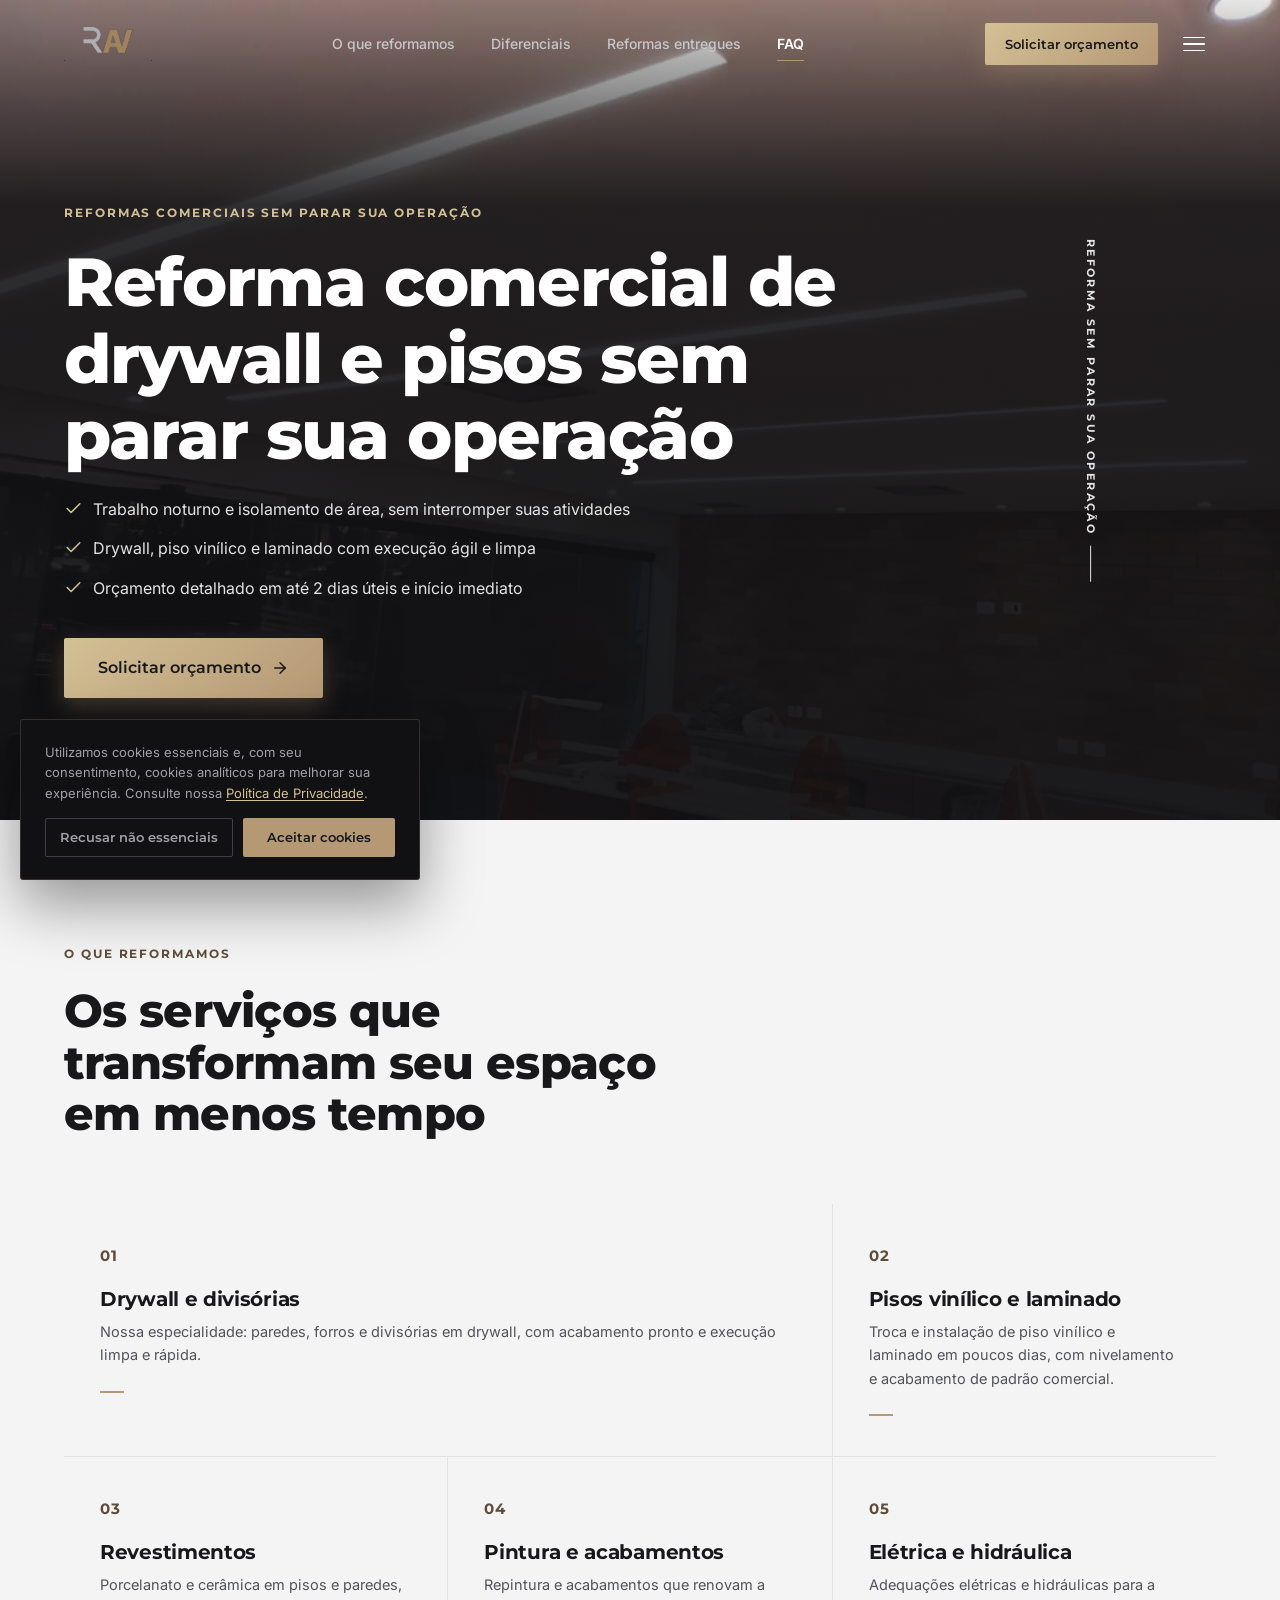
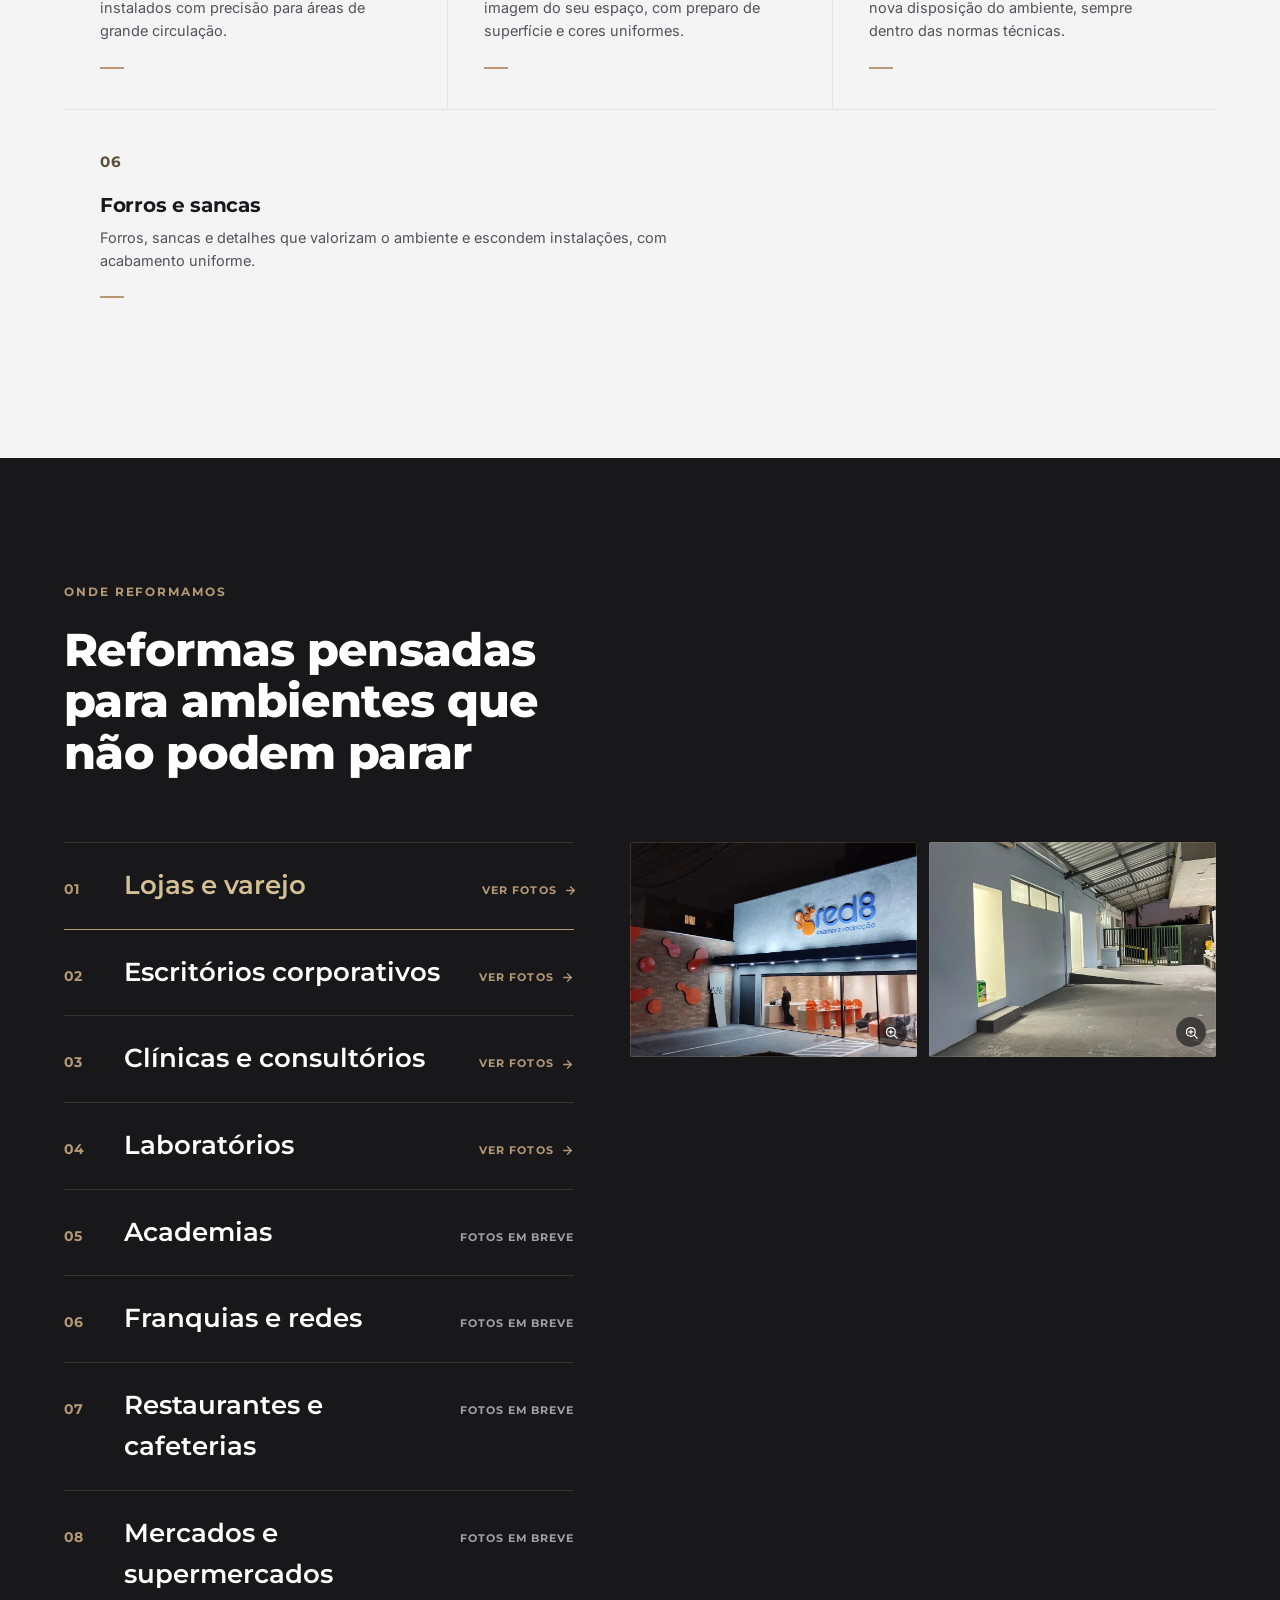
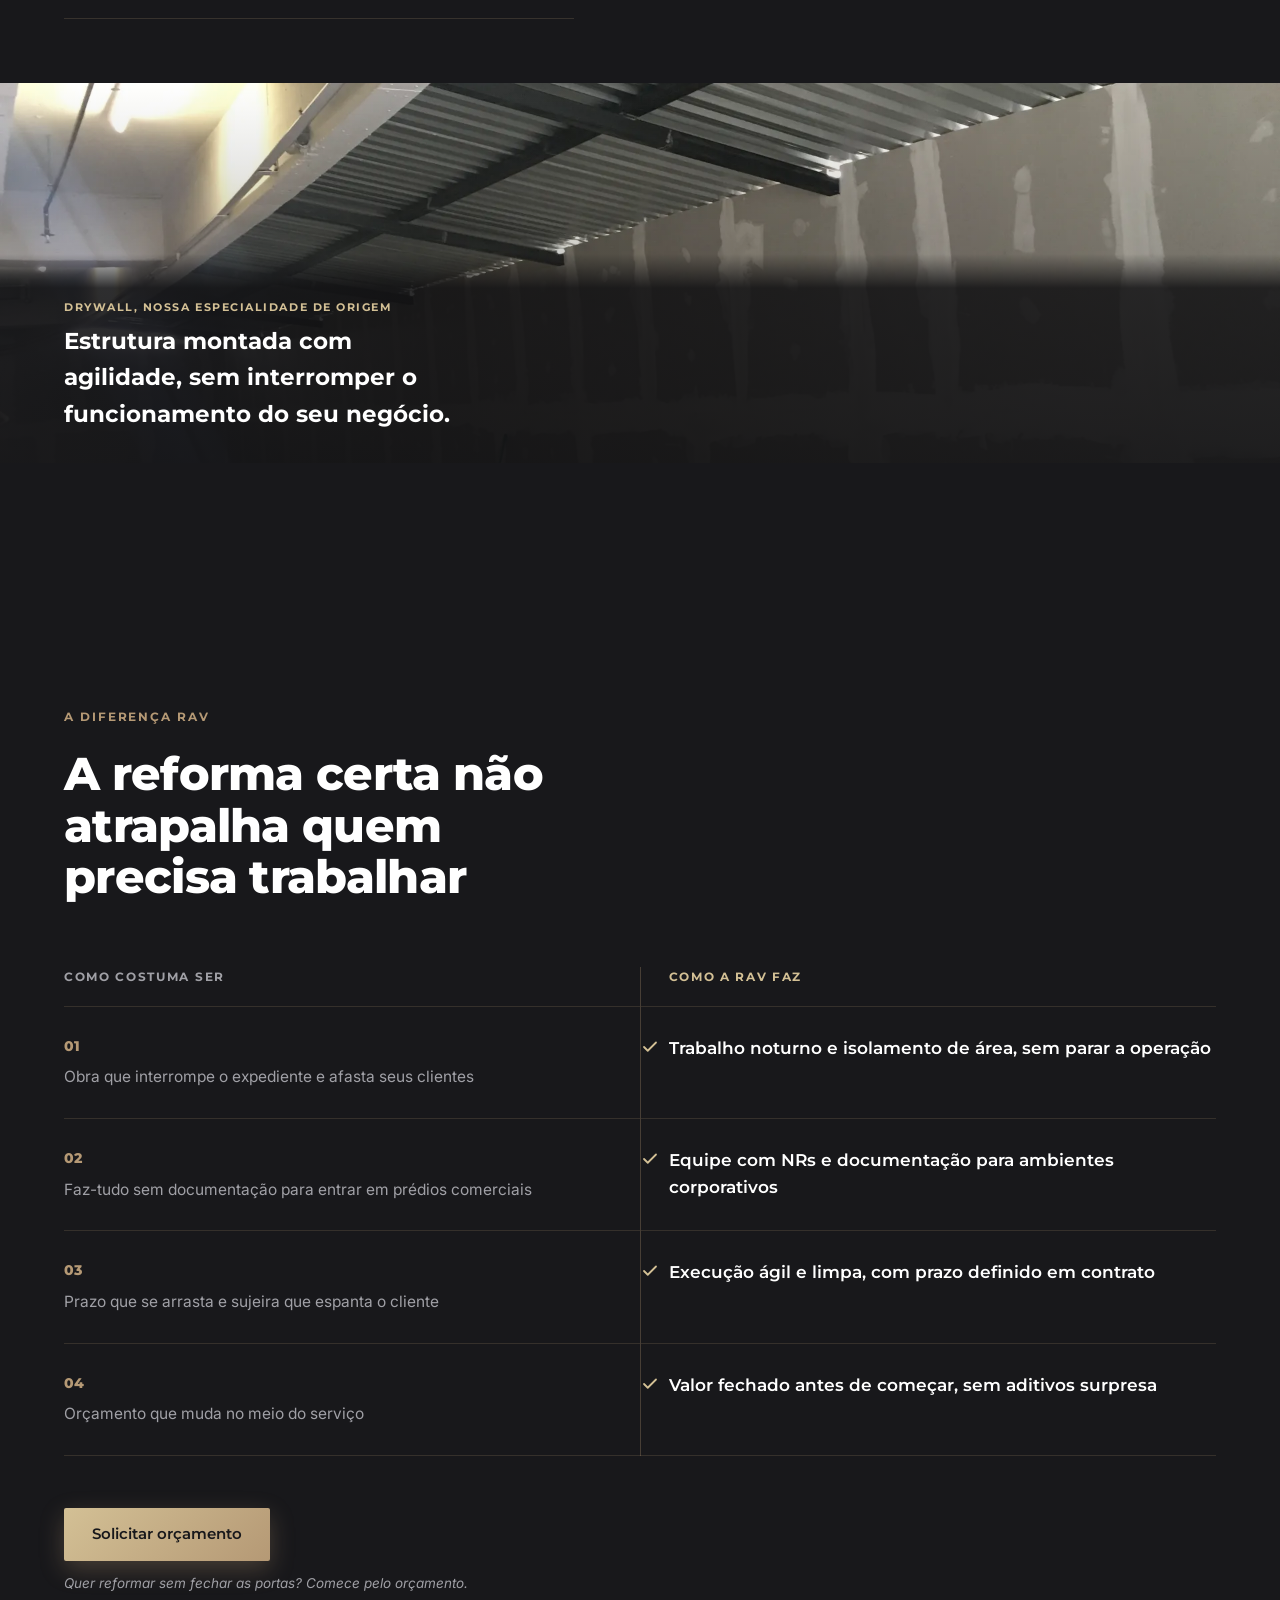
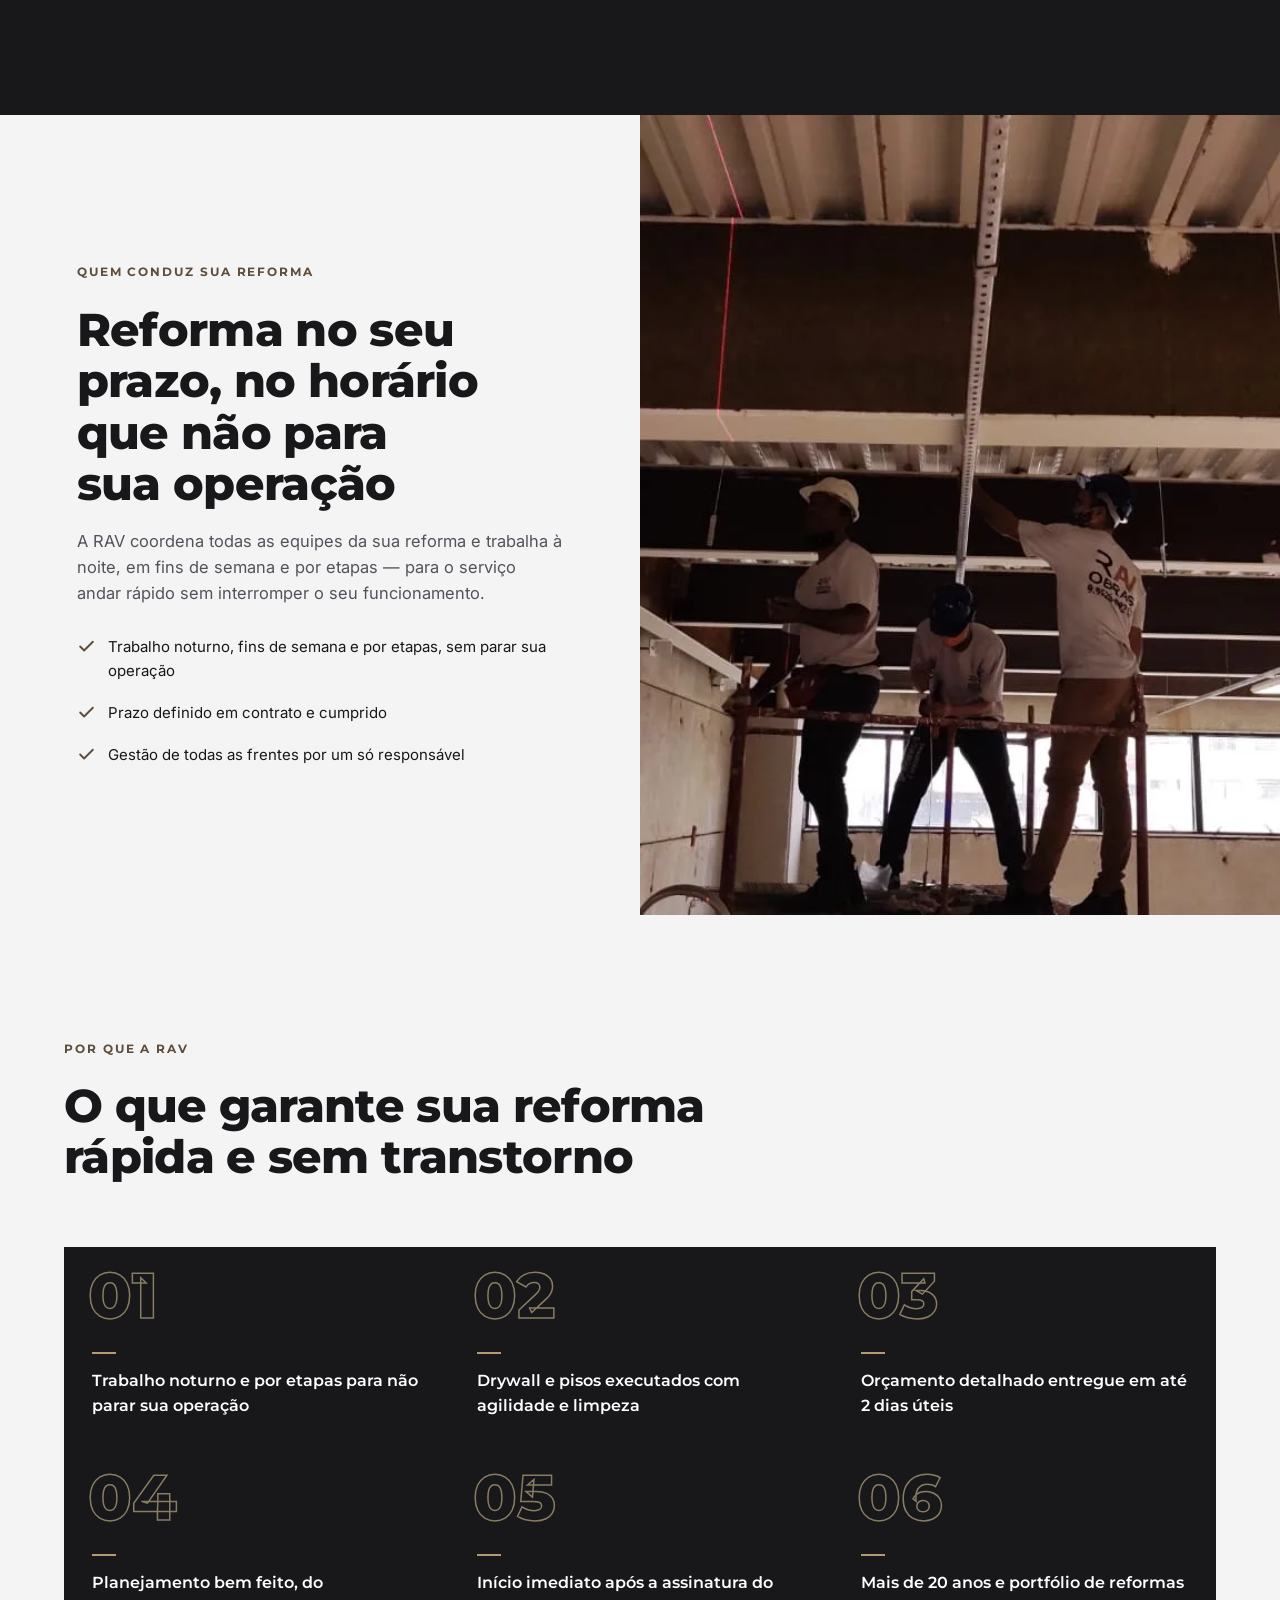
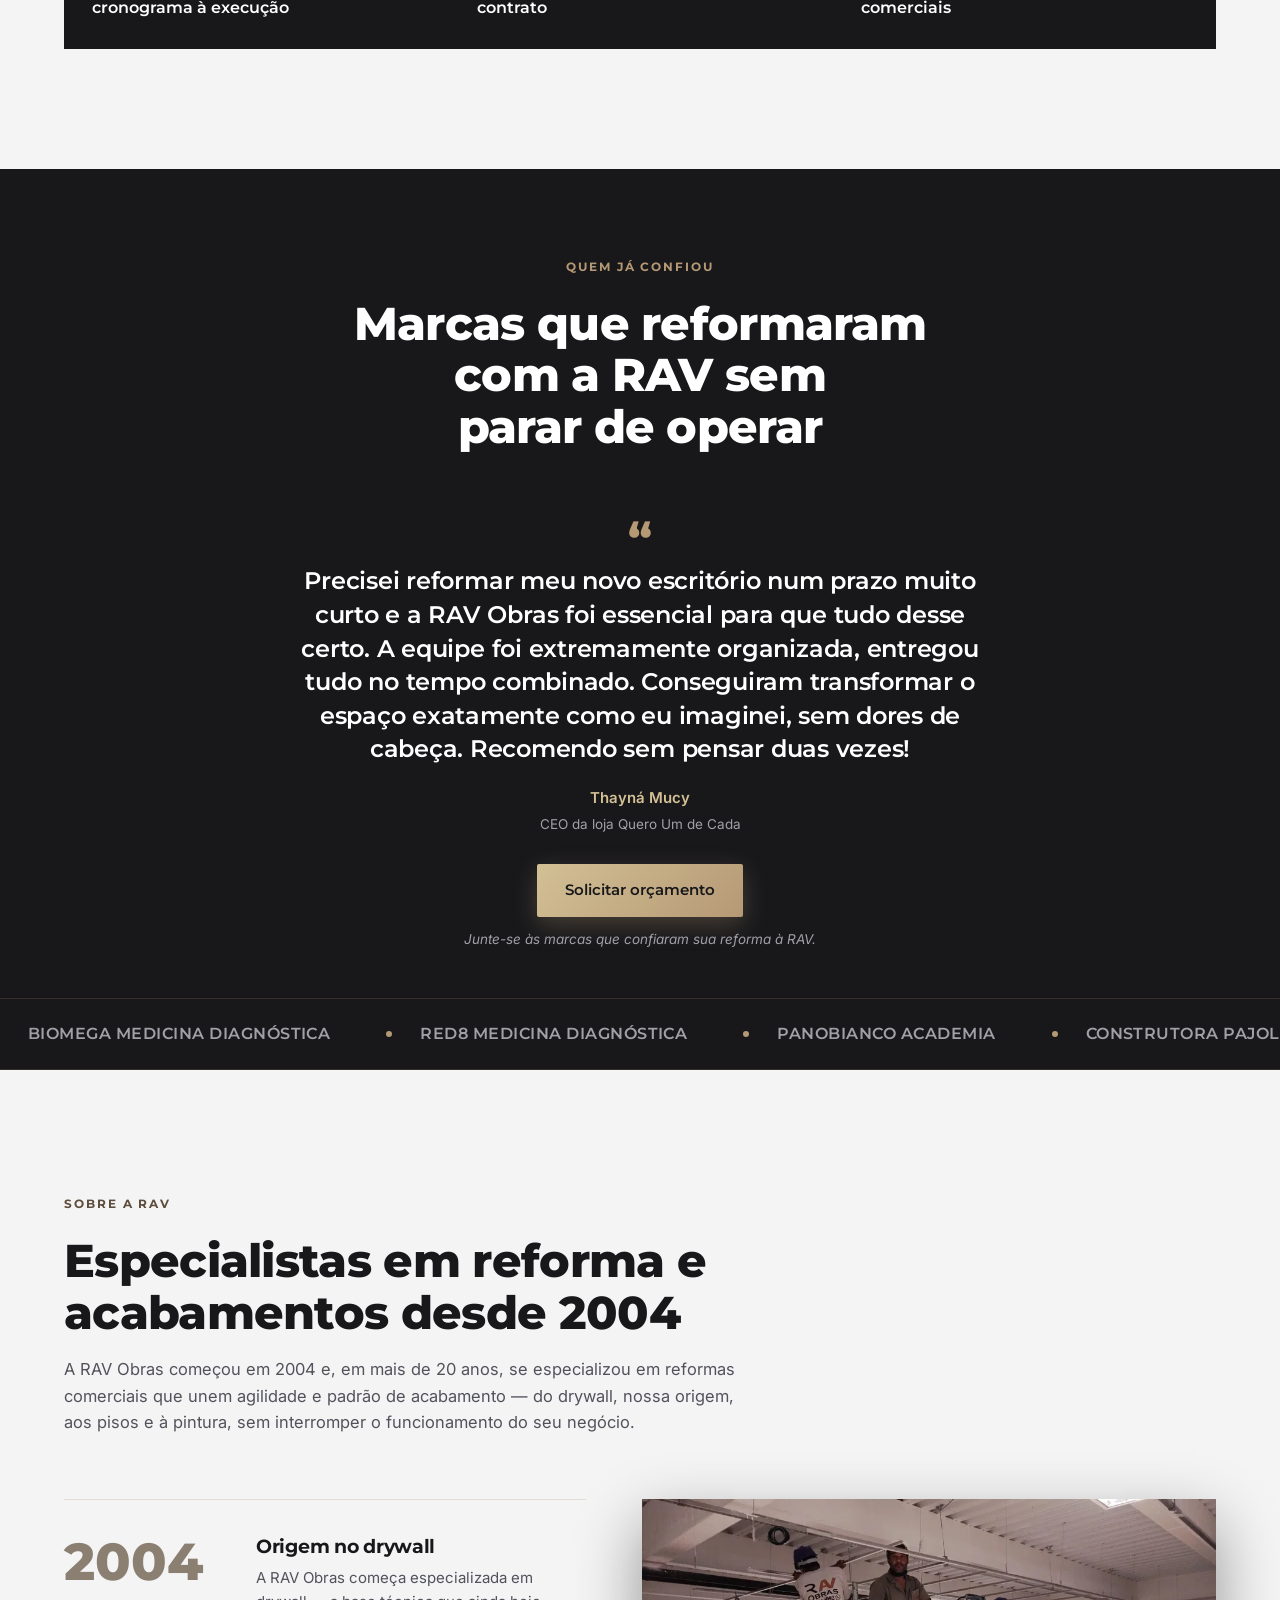
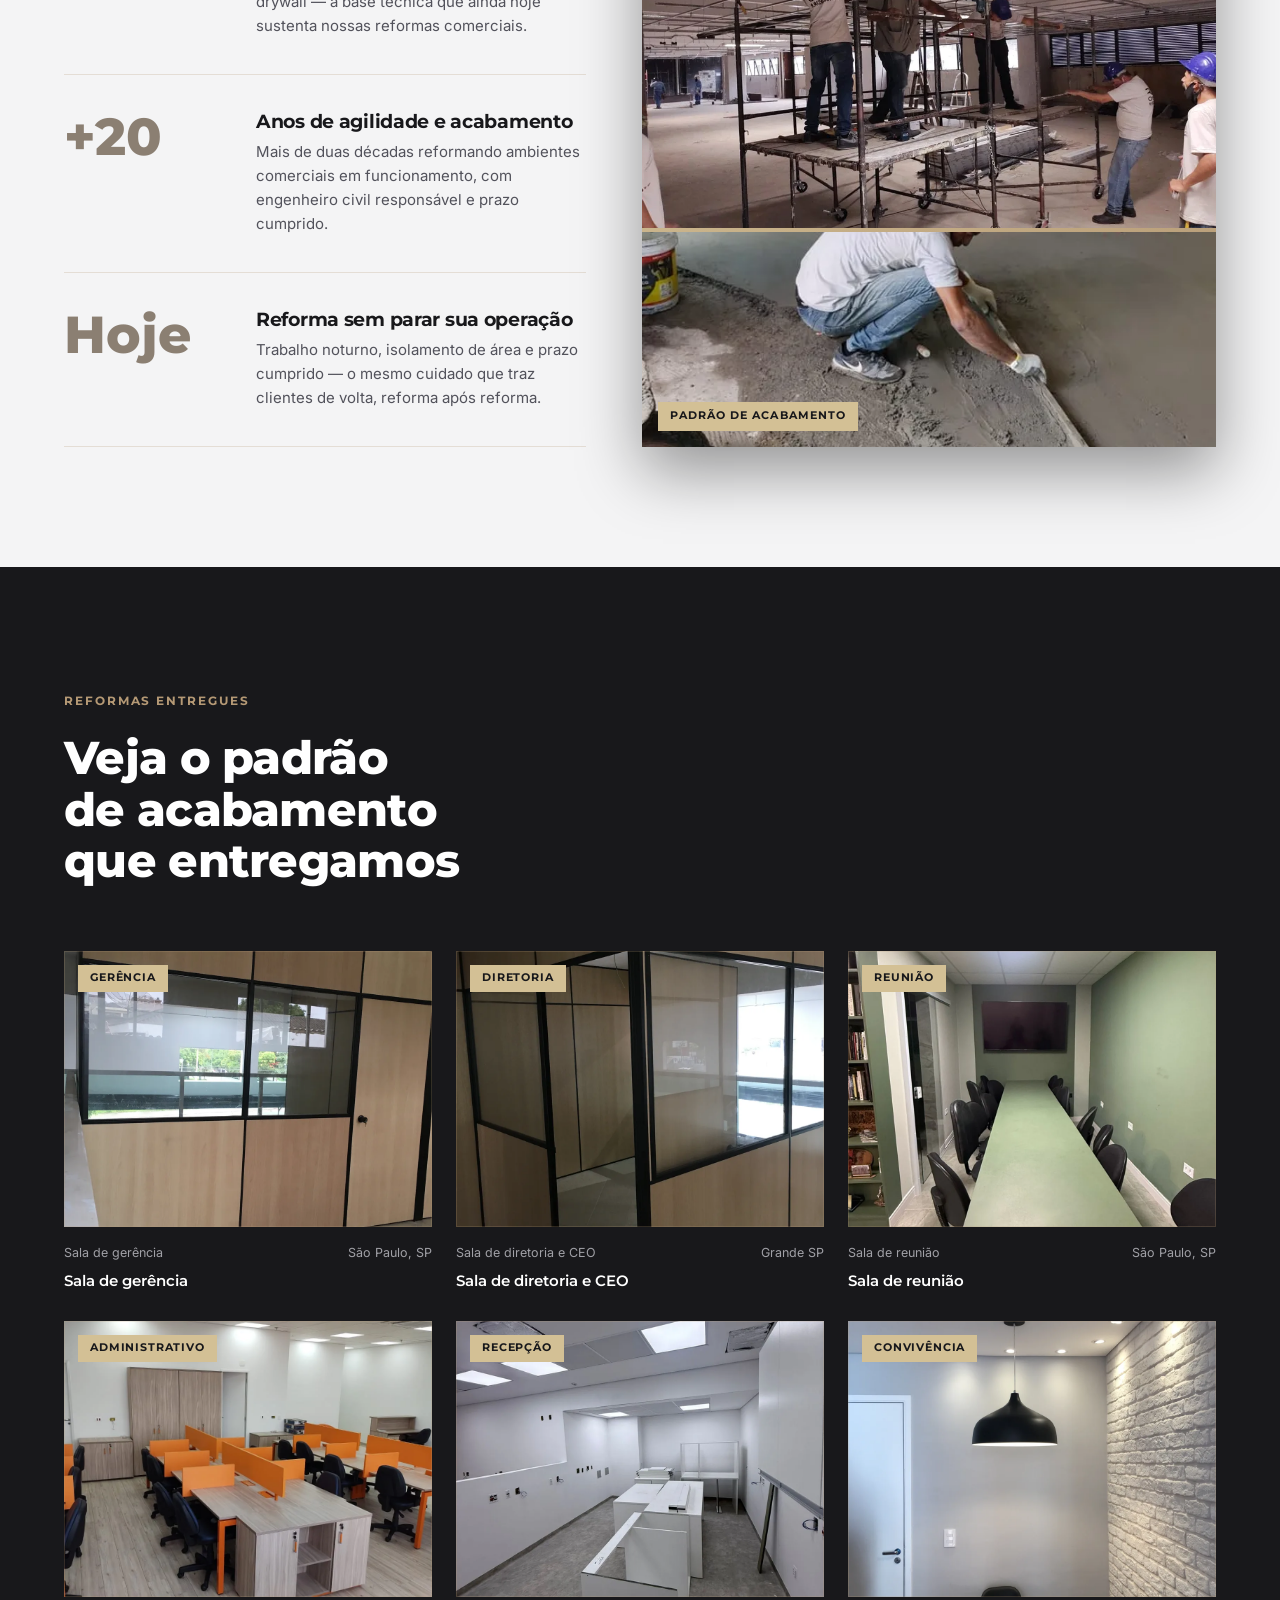
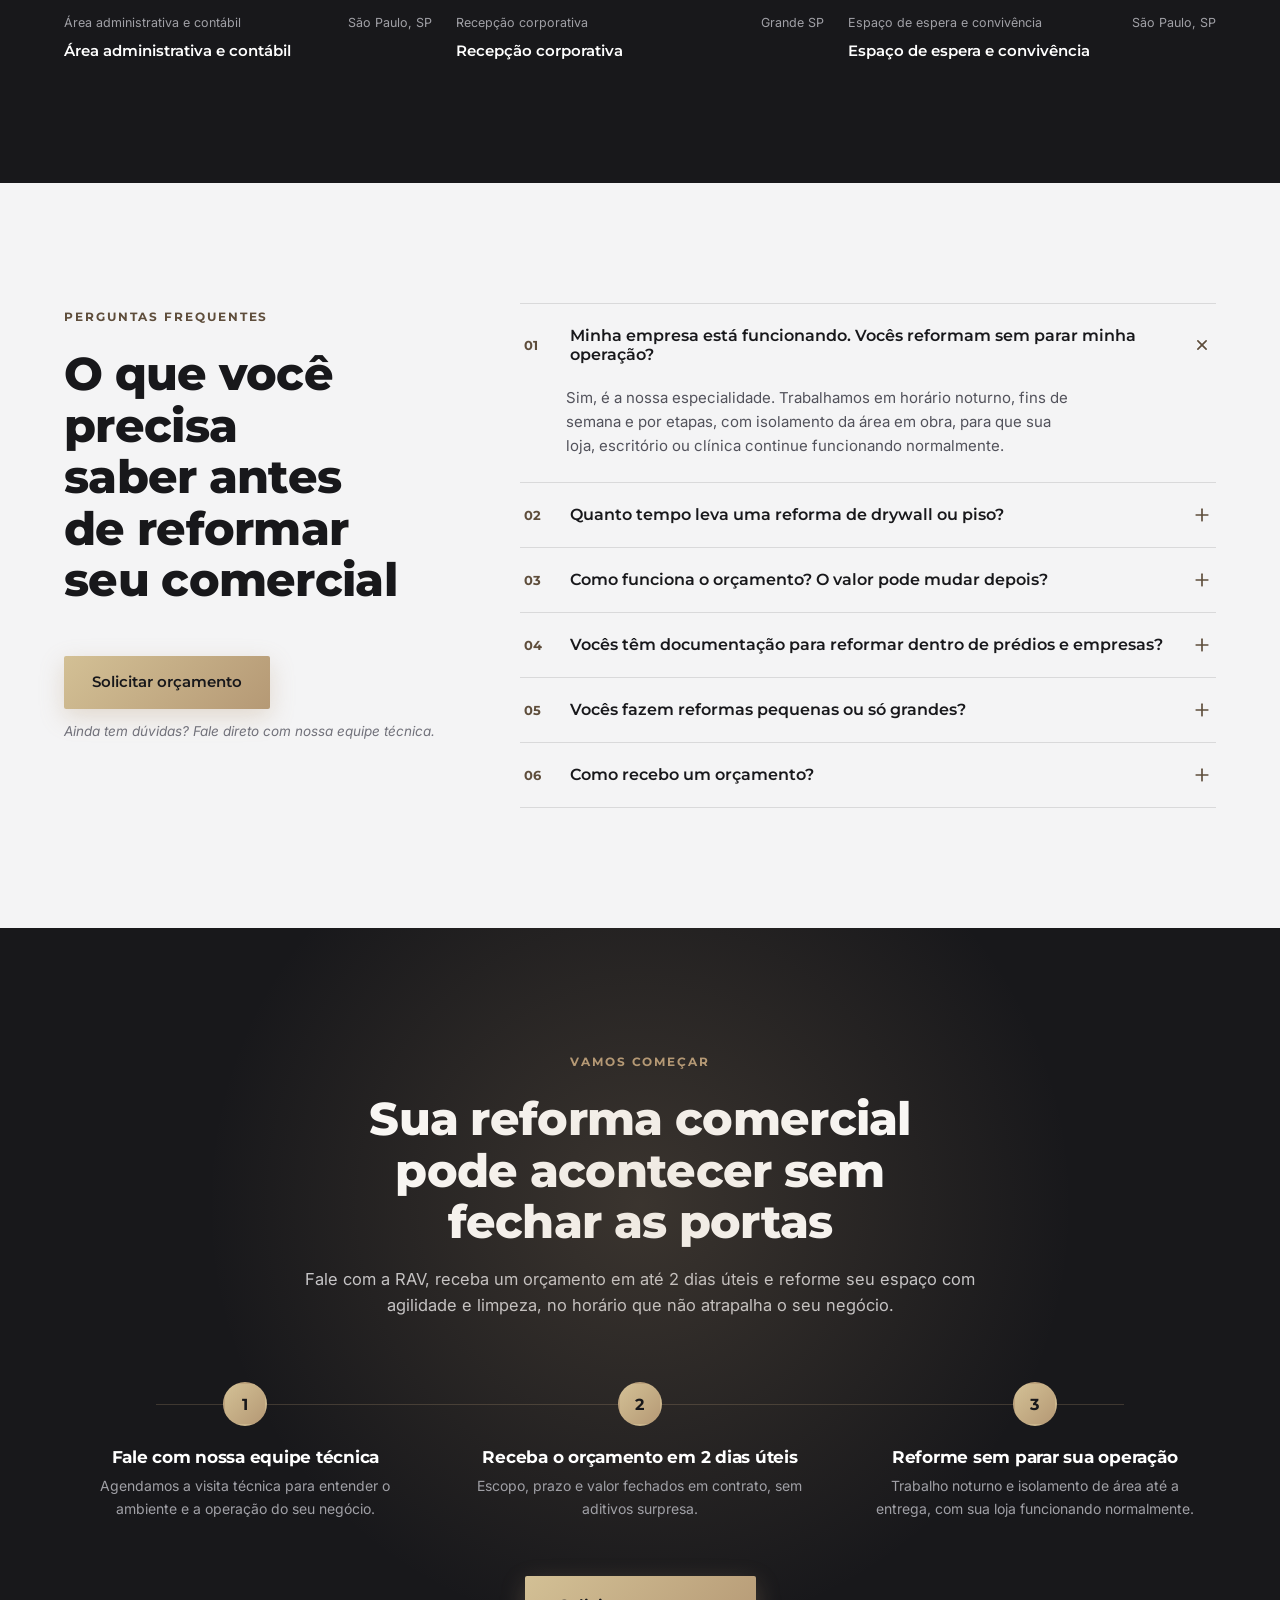
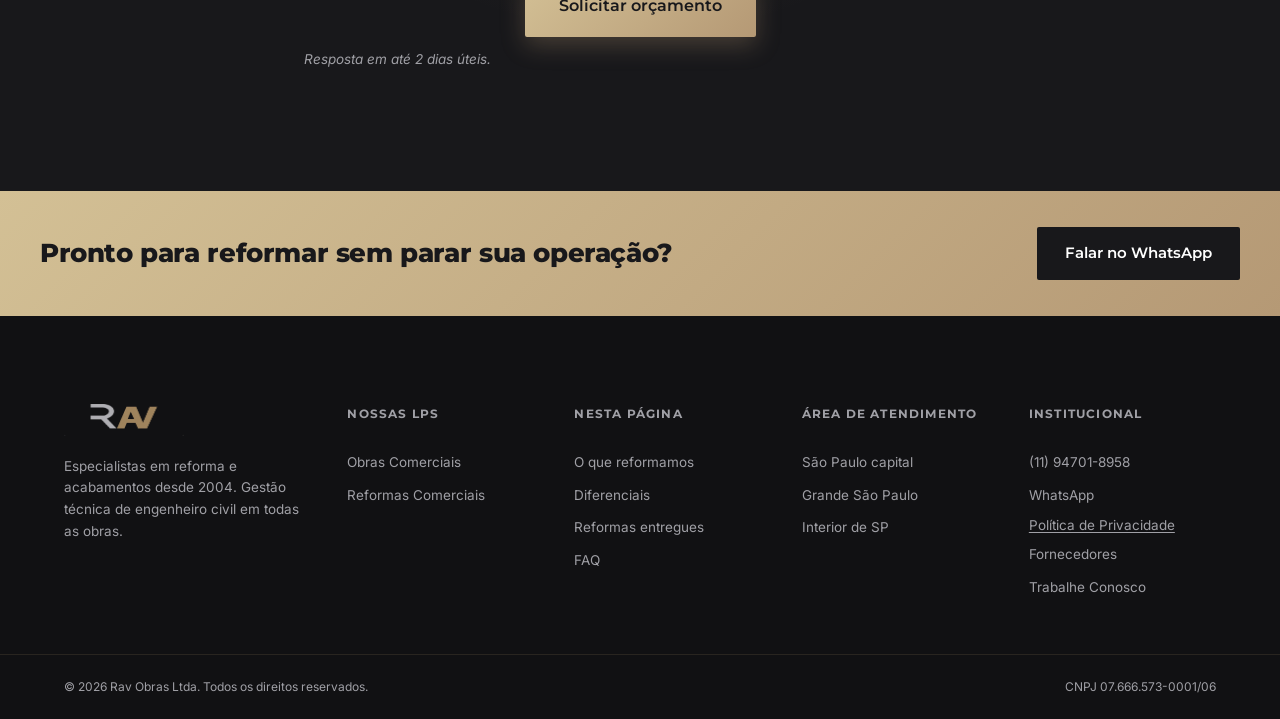
==== commit 08d7924c: "Aplica ajustes do cliente (2 PDFs) nas LPs Obras e Reformas - Corrige afirmação factual: remove "equ" ====
--- a/deploy-reformas/index.html
+++ b/deploy-reformas/index.html
@@ -1,18 +1,76 @@
 <!DOCTYPE html>
 <html lang="pt-BR">
 <head>
+<!-- BuildV: GTM -->
+<script>(function(w,d,s,l,i){w[l]=w[l]||[];w[l].push({'gtm.start':
+new Date().getTime(),event:'gtm.js'});var f=d.getElementsByTagName(s)[0],
+j=d.createElement(s),dl=l!='dataLayer'?'&l='+l:'';j.async=true;j.src=
+'https://www.googletagmanager.com/gtm.js?id='+i+dl;f.parentNode.insertBefore(j,f);
+})(window,document,'script','dataLayer','GTM-WKWPWCVT');</script>
+<!-- /BuildV: GTM -->
 <meta charset="UTF-8">
 <meta name="viewport" content="width=device-width, initial-scale=1">
 <title>Reforma Comercial de Drywall e Pisos Sem Parar sua Operação — RAV Obras</title>
 <meta name="description" content="Reforma comercial de drywall, piso vinílico e laminado com trabalho noturno e isolamento de área, sem parar sua operação. Orçamento em até 2 dias úteis. Solicite agora.">
-<link rel="canonical" href="https://www.ravobras.com.br/reformas.html">
+<link rel="canonical" href="https://www.ravobras.com.br/reformas/">
 <link rel="icon" href="assets/img/favicon.svg" type="image/svg+xml">
 <link rel="preconnect" href="https://fonts.googleapis.com">
 <link rel="preconnect" href="https://fonts.gstatic.com" crossorigin>
 <link href="https://fonts.googleapis.com/css2?family=Inter:ital,wght@0,400;0,500;0,600;1,400&family=Montserrat:wght@600;700;800&display=swap" rel="stylesheet">
 <link rel="stylesheet" href="css/styles.css">
+<!-- MERLIN -->
+<style>
+  /* Merlin customization — RAV color palette */
+  .merlin-button {
+    background-color: #B59975 !important;
+    background: linear-gradient(135deg, #D3C095 0%, #B59975 100%) !important;
+    box-shadow: 0 4px 16px rgba(181, 153, 117, 0.35) !important;
+  }
+  .merlin-button:hover {
+    box-shadow: 0 16px 40px rgba(181, 153, 117, 0.4) !important;
+  }
+  .merlin-button svg {
+    fill: #18181B !important;
+  }
+</style>
+<script src='https://scripts.gomerlin.com.br/merlin.js'></script>
+<script>
+  Merlin.Popup.initFromSource("https://tools.gomerlin.com.br/popup/831d08e1-c89e-414f-bac3-44ee87c6e4cf");
+
+  function waitForElm(selector) {
+    return new Promise(function(resolve) {
+      if (document.querySelector(selector)) {
+        return resolve(document.querySelector(selector));
+      }
+      var observer = new MutationObserver(function() {
+        if (document.querySelector(selector)) {
+          resolve(document.querySelector(selector));
+          observer.disconnect();
+        }
+      });
+      observer.observe(document.documentElement, { childList: true, subtree: true });
+    });
+  }
+
+  waitForElm('.merlin-button').then(function() {
+    for (var i = 1; i <= 15; i++) {
+      var el = document.getElementById('cta-merlin' + i);
+      if (el) {
+        el.addEventListener('click', function(e) {
+          e.preventDefault();
+          document.querySelector('.merlin-button').click();
+        });
+      }
+    }
+  });
+</script>
+<!-- /MERLIN -->
 </head>
 <body>
+<!-- BuildV: GTM (noscript) -->
+<noscript><iframe src="https://www.googletagmanager.com/ns.html?id=GTM-WKWPWCVT"
+height="0" width="0" style="display:none;visibility:hidden"></iframe></noscript>
+<!-- /BuildV: GTM (noscript) -->
 <a href="#main" class="skip-link" data-skip>Pular para o conteúdo principal</a>
 
 
@@ -57,7 +115,7 @@
   <!-- 1. HERO -->
   <section class="rv-hero" id="hero">
     <div class="rv-hero-media">
-      <img src="assets/img/hero-reformas.webp" alt="" class="rv-hero-img" width="1280" height="720" fetchpriority="high">
+      <img src="assets/img/hero-reformas.webp" alt="" class="rv-hero-img" width="1599" height="899" fetchpriority="high">
       <div class="rv-hero-overlay"></div>
     </div>
     <span class="rv-hero-edge" aria-hidden="true">Reforma sem parar sua operação</span>
@@ -139,15 +197,42 @@
         <span class="rv-tag">Onde reformamos</span>
         <h2 class="rv-h2">Reformas pensadas para ambientes que não podem parar</h2>
       </div>
-      <div class="rv-index-list" aria-label="Segmentos atendidos pela RAV Obras em reformas comerciais">
-        <div class="rv-index-item" data-reveal><span class="rv-index-item-num">01</span><span class="rv-index-item-label">Lojas e varejo</span></div>
-        <div class="rv-index-item" data-reveal><span class="rv-index-item-num">02</span><span class="rv-index-item-label">Escritórios corporativos</span></div>
-        <div class="rv-index-item" data-reveal><span class="rv-index-item-num">03</span><span class="rv-index-item-label">Clínicas e consultórios</span></div>
-        <div class="rv-index-item" data-reveal><span class="rv-index-item-num">04</span><span class="rv-index-item-label">Laboratórios</span></div>
-        <div class="rv-index-item" data-reveal><span class="rv-index-item-num">05</span><span class="rv-index-item-label">Academias</span></div>
-        <div class="rv-index-item" data-reveal><span class="rv-index-item-num">06</span><span class="rv-index-item-label">Franquias e redes</span></div>
-        <div class="rv-index-item" data-reveal><span class="rv-index-item-num">07</span><span class="rv-index-item-label">Restaurantes e cafeterias</span></div>
-        <div class="rv-index-item" data-reveal><span class="rv-index-item-num">08</span><span class="rv-index-item-label">Mercados e supermercados</span></div>
+      <div class="rv-segments" data-segments>
+        <div class="rv-index-list" aria-label="Segmentos atendidos pela RAV Obras em reformas comerciais — selecione um para ver fotos">
+          <button type="button" class="rv-index-item" data-seg="lojas" data-reveal aria-current="false">
+            <span class="rv-index-item-num">01</span><span class="rv-index-item-label">Lojas e varejo</span>
+            <span class="rv-index-item-cue">Ver fotos <svg viewBox="0 0 24 24" fill="none" stroke="currentColor" stroke-width="2.4" stroke-linecap="round" stroke-linejoin="round" aria-hidden="true"><line x1="5" y1="12" x2="19" y2="12"/><polyline points="12 5 19 12 12 19"/></svg></span>
+          </button>
+          <button type="button" class="rv-index-item" data-seg="escritorios" data-reveal aria-current="false">
+            <span class="rv-index-item-num">02</span><span class="rv-index-item-label">Escritórios corporativos</span>
+            <span class="rv-index-item-cue">Ver fotos <svg viewBox="0 0 24 24" fill="none" stroke="currentColor" stroke-width="2.4" stroke-linecap="round" stroke-linejoin="round" aria-hidden="true"><line x1="5" y1="12" x2="19" y2="12"/><polyline points="12 5 19 12 12 19"/></svg></span>
+          </button>
+          <button type="button" class="rv-index-item" data-seg="clinicas" data-reveal aria-current="false">
+            <span class="rv-index-item-num">03</span><span class="rv-index-item-label">Clínicas e consultórios</span>
+            <span class="rv-index-item-cue">Ver fotos <svg viewBox="0 0 24 24" fill="none" stroke="currentColor" stroke-width="2.4" stroke-linecap="round" stroke-linejoin="round" aria-hidden="true"><line x1="5" y1="12" x2="19" y2="12"/><polyline points="12 5 19 12 12 19"/></svg></span>
+          </button>
+          <button type="button" class="rv-index-item" data-seg="laboratorios" data-reveal aria-current="false">
+            <span class="rv-index-item-num">04</span><span class="rv-index-item-label">Laboratórios</span>
+            <span class="rv-index-item-cue">Ver fotos <svg viewBox="0 0 24 24" fill="none" stroke="currentColor" stroke-width="2.4" stroke-linecap="round" stroke-linejoin="round" aria-hidden="true"><line x1="5" y1="12" x2="19" y2="12"/><polyline points="12 5 19 12 12 19"/></svg></span>
+          </button>
+          <div class="rv-index-item rv-index-item--soon" data-reveal aria-disabled="true">
+            <span class="rv-index-item-num">05</span><span class="rv-index-item-label">Academias</span>
+            <span class="rv-index-item-cue rv-index-item-cue--soon">Fotos em breve</span>
+          </div>
+          <div class="rv-index-item rv-index-item--soon" data-reveal aria-disabled="true">
+            <span class="rv-index-item-num">06</span><span class="rv-index-item-label">Franquias e redes</span>
+            <span class="rv-index-item-cue rv-index-item-cue--soon">Fotos em breve</span>
+          </div>
+          <div class="rv-index-item rv-index-item--soon" data-reveal aria-disabled="true">
+            <span class="rv-index-item-num">07</span><span class="rv-index-item-label">Restaurantes e cafeterias</span>
+            <span class="rv-index-item-cue rv-index-item-cue--soon">Fotos em breve</span>
+          </div>
+          <div class="rv-index-item rv-index-item--soon" data-reveal aria-disabled="true">
+            <span class="rv-index-item-num">08</span><span class="rv-index-item-label">Mercados e supermercados</span>
+            <span class="rv-index-item-cue rv-index-item-cue--soon">Fotos em breve</span>
+          </div>
+        </div>
+        <div class="rv-seg-panel" data-seg-panel aria-live="polite" aria-label="Fotos do segmento selecionado"></div>
       </div>
     </div>
     <figure class="rv-band" data-reveal>
@@ -206,16 +291,16 @@
     <div class="rv-split-grid">
       <div class="rv-split-text" data-reveal>
         <span class="rv-tag">Quem conduz sua reforma</span>
-        <h2 class="rv-h2" id="responsavel-h">Equipe própria, com documentação para ambientes corporativos</h2>
-        <p class="rv-lede">Cada etapa é executada por equipe própria da RAV, identificada e preparada para atuar dentro de prédios, condomínios corporativos e empresas com regras próprias de acesso.</p>
+        <h2 class="rv-h2" id="responsavel-h">Reforma no seu prazo, no horário que não para sua operação</h2>
+        <p class="rv-lede">A RAV coordena todas as equipes da sua reforma e trabalha à noite, em fins de semana e por etapas — para o serviço andar rápido sem interromper o seu funcionamento.</p>
         <ul class="rv-split-list">
-          <li><svg viewBox="0 0 24 24" fill="none" stroke="currentColor" stroke-width="2.4" stroke-linecap="round" stroke-linejoin="round" aria-hidden="true"><polyline points="20 6 9 17 4 12"/></svg><span>Equipe própria e identificada, sem intermediários</span></li>
-          <li><svg viewBox="0 0 24 24" fill="none" stroke="currentColor" stroke-width="2.4" stroke-linecap="round" stroke-linejoin="round" aria-hidden="true"><polyline points="20 6 9 17 4 12"/></svg><span>Documentação e NRs para acesso a ambientes corporativos</span></li>
-          <li><svg viewBox="0 0 24 24" fill="none" stroke="currentColor" stroke-width="2.4" stroke-linecap="round" stroke-linejoin="round" aria-hidden="true"><polyline points="20 6 9 17 4 12"/></svg><span>Trabalho noturno e por etapas, sem parar sua operação</span></li>
+          <li><svg viewBox="0 0 24 24" fill="none" stroke="currentColor" stroke-width="2.4" stroke-linecap="round" stroke-linejoin="round" aria-hidden="true"><polyline points="20 6 9 17 4 12"/></svg><span>Trabalho noturno, fins de semana e por etapas, sem parar sua operação</span></li>
+          <li><svg viewBox="0 0 24 24" fill="none" stroke="currentColor" stroke-width="2.4" stroke-linecap="round" stroke-linejoin="round" aria-hidden="true"><polyline points="20 6 9 17 4 12"/></svg><span>Prazo definido em contrato e cumprido</span></li>
+          <li><svg viewBox="0 0 24 24" fill="none" stroke="currentColor" stroke-width="2.4" stroke-linecap="round" stroke-linejoin="round" aria-hidden="true"><polyline points="20 6 9 17 4 12"/></svg><span>Gestão de todas as frentes por um só responsável</span></li>
         </ul>
       </div>
       <div class="rv-split-media" data-reveal>
-        <img src="assets/img/secoes/reformas-split.webp" alt="Equipe própria da RAV Obras, com camisa identificada, ao lado de materiais de drywall e quadro elétrico em obra" loading="lazy" width="720" height="900">
+        <img src="assets/img/secoes/reformas-split.webp" alt="Equipe executando estrutura de forro em drywall em reforma comercial conduzida pela RAV" loading="lazy" width="576" height="720">
       </div>
     </div>
   </section>
@@ -242,7 +327,7 @@
         </div>
         <div class="rv-stroke-item" data-reveal>
           <span class="rv-stroke-num" aria-hidden="true">04</span>
-          <p>Documentação e NRs para reformar em ambientes corporativos</p>
+          <p>Planejamento bem feito, do cronograma à execução</p>
         </div>
         <div class="rv-stroke-item" data-reveal>
           <span class="rv-stroke-num" aria-hidden="true">05</span>
@@ -333,7 +418,7 @@
             <img src="assets/img/secoes/reformas-sobre-01.webp" alt="Equipe RAV Obras em andaime durante reforma comercial, camisas identificadas" loading="lazy" width="960" height="540">
           </div>
           <div class="rv-diptych-b">
-            <img src="assets/img/secoes/reformas-sobre-02.webp" alt="Acabamento de piso em execução por equipe própria da RAV" loading="lazy" width="640" height="1137">
+            <img src="assets/img/secoes/reformas-sobre-02.webp" alt="Acabamento de piso em execução em reforma comercial da RAV" loading="lazy" width="640" height="1137">
             <span class="rv-diptych-tag">Padrão de acabamento</span>
           </div>
         </div>
@@ -351,51 +436,51 @@
       <div class="rv-case-grid">
         <figure class="rv-case" data-reveal>
           <div class="rv-case-media">
-            <span class="rv-case-badge">Corporativo</span>
-            <img src="assets/img/portfolio/reformas-01.webp" alt="Escritório em fase de montagem com baias e estações de trabalho" loading="lazy" width="1280" height="490">
-          </div>
-          <div class="rv-case-meta"><span>Escritório em montagem</span><span>São Paulo, SP</span></div>
-          <figcaption class="rv-case-title">Reforma em andamento, operação preservada</figcaption>
+            <span class="rv-case-badge">Gerência</span>
+            <img src="assets/img/portfolio/reformas-esc-1.webp" alt="Sala de gerência com divisórias de vidro e marcenaria, reforma comercial entregue pela RAV" loading="lazy" width="1050" height="1400">
+          </div>
+          <div class="rv-case-meta"><span>Sala de gerência</span><span>São Paulo, SP</span></div>
+          <figcaption class="rv-case-title">Sala de gerência</figcaption>
         </figure>
         <figure class="rv-case" data-reveal>
           <div class="rv-case-media">
-            <span class="rv-case-badge">Corporativo</span>
-            <img src="assets/img/portfolio/reformas-02.webp" alt="Sala corporativa recém-entregue com piso vinílico" loading="lazy" width="900" height="1600">
-          </div>
-          <div class="rv-case-meta"><span>Sala recém-entregue</span><span>Grande SP</span></div>
-          <figcaption class="rv-case-title">Piso vinílico de padrão comercial</figcaption>
+            <span class="rv-case-badge">Diretoria</span>
+            <img src="assets/img/portfolio/reformas-esc-2.webp" alt="Sala de diretoria com divisórias de vidro, reforma comercial entregue pela RAV" loading="lazy" width="1050" height="1400">
+          </div>
+          <div class="rv-case-meta"><span>Sala de diretoria e CEO</span><span>Grande SP</span></div>
+          <figcaption class="rv-case-title">Sala de diretoria e CEO</figcaption>
         </figure>
         <figure class="rv-case" data-reveal>
           <div class="rv-case-media">
-            <span class="rv-case-badge">Em obra</span>
-            <img src="assets/img/portfolio/reformas-03.webp" alt="Corredor em obra com divisórias montadas e piso em acabamento" loading="lazy" width="1280" height="720">
-          </div>
-          <div class="rv-case-meta"><span>Corredor em obra</span><span>São Paulo, SP</span></div>
-          <figcaption class="rv-case-title">Divisórias em drywall</figcaption>
+            <span class="rv-case-badge">Reunião</span>
+            <img src="assets/img/portfolio/reformas-esc-3.webp" alt="Sala de reunião com mesa longa, reforma comercial entregue pela RAV" loading="lazy" width="1050" height="1400">
+          </div>
+          <div class="rv-case-meta"><span>Sala de reunião</span><span>São Paulo, SP</span></div>
+          <figcaption class="rv-case-title">Sala de reunião</figcaption>
         </figure>
         <figure class="rv-case" data-reveal>
           <div class="rv-case-media">
-            <span class="rv-case-badge">Acessibilidade</span>
-            <img src="assets/img/portfolio/reformas-04.webp" alt="Banheiro corporativo acessível finalizado com barras de apoio e sinalização" loading="lazy" width="1200" height="1600">
-          </div>
-          <div class="rv-case-meta"><span>Banheiro acessível</span><span>Grande SP</span></div>
-          <figcaption class="rv-case-title">Sinalização e acabamento completo</figcaption>
+            <span class="rv-case-badge">Administrativo</span>
+            <img src="assets/img/portfolio/reformas-esc-4.webp" alt="Área administrativa com estações de trabalho, reforma comercial entregue pela RAV" loading="lazy" width="1280" height="720">
+          </div>
+          <div class="rv-case-meta"><span>Área administrativa e contábil</span><span>São Paulo, SP</span></div>
+          <figcaption class="rv-case-title">Área administrativa e contábil</figcaption>
         </figure>
         <figure class="rv-case" data-reveal>
           <div class="rv-case-media">
-            <span class="rv-case-badge">Em obra</span>
-            <img src="assets/img/portfolio/reformas-06.webp" alt="Corredor em obra com estrutura de forro em drywall exposta" loading="lazy" width="1280" height="720">
-          </div>
-          <div class="rv-case-meta"><span>Estrutura de forro</span><span>Grande SP</span></div>
-          <figcaption class="rv-case-title">Drywall e metalon expostos</figcaption>
+            <span class="rv-case-badge">Recepção</span>
+            <img src="assets/img/portfolio/reformas-esc-5.webp" alt="Recepção corporativa com balcão de atendimento, reforma comercial entregue pela RAV" loading="lazy" width="1050" height="1400">
+          </div>
+          <div class="rv-case-meta"><span>Recepção corporativa</span><span>Grande SP</span></div>
+          <figcaption class="rv-case-title">Recepção corporativa</figcaption>
         </figure>
         <figure class="rv-case" data-reveal>
           <div class="rv-case-media">
-            <span class="rv-case-badge">Corporativo</span>
-            <img src="assets/img/portfolio/reformas-07.webp" alt="Corredor finalizado com piso laminado em tom amadeirado" loading="lazy" width="720" height="1280">
-          </div>
-          <div class="rv-case-meta"><span>Piso laminado</span><span>São Paulo, SP</span></div>
-          <figcaption class="rv-case-title">Acabamento em tom amadeirado</figcaption>
+            <span class="rv-case-badge">Convivência</span>
+            <img src="assets/img/portfolio/reformas-esc-6.webp" alt="Espaço de espera e convivência com parede de tijolo, reforma comercial entregue pela RAV" loading="lazy" width="1050" height="1400">
+          </div>
+          <div class="rv-case-meta"><span>Espaço de espera e convivência</span><span>São Paulo, SP</span></div>
+          <figcaption class="rv-case-title">Espaço de espera e convivência</figcaption>
         </figure>
       </div>
     </div>
@@ -630,5 +715,6 @@
 </div>
 
 <script src="js/app.js"></script>
+
 </body>
 </html>
--- a/deploy-reformas/css/styles.css
+++ b/deploy-reformas/css/styles.css
@@ -344,6 +344,57 @@
 .rv-index-item:hover::after{width:100%}
 .rv-index-item:hover .rv-index-item-label{color:var(--color-gold-light)}
 .rv-light .rv-index-item:hover .rv-index-item-label{color:var(--gold-ink)}
+
+/* ---- Galeria por segmento (pedido do cliente: clicar num segmento e ver
+   fotos daquele tipo). A lista de segmentos vira um seletor; ao lado (desktop)
+   / abaixo (mobile) um painel mostra as fotos do segmento ativo; clicar numa
+   foto abre o lightbox já existente. Data-driven: RAV_SEGMENTS em js/app.js. ---- */
+.rv-segments{display:grid;grid-template-columns:minmax(0,1fr) minmax(0,1.15fr);gap:56px;align-items:start}
+/* botões-segmento herdam o visual editorial da lista; reset de <button> */
+button.rv-index-item{width:100%;text-align:left;font:inherit;color:inherit;background:none;border:none;border-bottom:1px solid rgba(181,153,117,.2);cursor:pointer}
+.rv-index-item-cue{
+  margin-left:auto;flex-shrink:0;display:inline-flex;align-items:center;gap:7px;
+  font-family:var(--font-display);font-size:11px;font-weight:700;letter-spacing:.1em;text-transform:uppercase;
+  /* opacity:1 (não .75): a .75 sobre o fundo escuro o dourado caía p/ ~4.26:1,
+     abaixo do mínimo AA de 4.5:1 p/ texto pequeno. Cheio = 6.5:1. */
+  color:var(--color-gold);opacity:1;transition:transform var(--t-fast)}
+.rv-light .rv-index-item-cue{color:var(--gold-ink)}
+.rv-index-item-cue svg{width:13px;height:13px}
+button.rv-index-item:hover .rv-index-item-cue,button.rv-index-item.is-active .rv-index-item-cue{transform:translateX(3px)}
+button.rv-index-item.is-active .rv-index-item-label{color:var(--color-gold-light)}
+.rv-light button.rv-index-item.is-active .rv-index-item-label{color:var(--gold-ink)}
+button.rv-index-item.is-active::after{width:100%}
+/* segmento sem foto — não clicável, estado "em breve" discreto */
+.rv-index-item--soon{opacity:.6}
+.rv-index-item--soon .rv-index-item-cue--soon{color:var(--dark-300);opacity:1;letter-spacing:.08em}
+.rv-light .rv-index-item--soon .rv-index-item-cue--soon{color:var(--dark-400)}
+.rv-index-item--soon::after{display:none}
+
+/* painel de galeria */
+.rv-seg-panel{position:sticky;top:calc(var(--header-h) + 20px)}
+.rv-seg-grid{display:grid;grid-template-columns:1fr 1fr;gap:12px}
+.rv-seg-thumb{
+  position:relative;display:block;padding:0;border:none;background:var(--dark-800);
+  aspect-ratio:4/3;overflow:hidden;cursor:zoom-in;border-radius:var(--radius-sm);
+}
+.rv-seg-thumb img{width:100%;height:100%;object-fit:cover;display:block;transition:transform .6s var(--ease-house)}
+.rv-seg-thumb::after{content:"";position:absolute;inset:0;border:1px solid rgba(181,153,117,.22);transition:border-color var(--t-base)}
+.rv-seg-thumb:hover img,.rv-seg-thumb:focus-visible img{transform:scale(1.05)}
+.rv-seg-thumb:hover::after,.rv-seg-thumb:focus-visible::after{border-color:rgba(211,192,149,.85)}
+.rv-seg-thumb-icon{position:absolute;right:10px;bottom:10px;width:30px;height:30px;border-radius:50%;background:rgba(17,17,19,.6);display:flex;align-items:center;justify-content:center;pointer-events:none}
+.rv-seg-thumb-icon svg{width:15px;height:15px;color:#fff}
+@media (max-width:860px){
+  .rv-segments{grid-template-columns:1fr;gap:36px}
+  .rv-seg-panel{position:static}
+}
+/* Em telas estreitas o rótulo do segmento + o "Ver fotos"/"Fotos em breve"
+   não cabem na mesma linha — deixa o cue quebrar para a linha de baixo
+   (evita overflow horizontal a 320px). */
+@media (max-width:560px){
+  .rv-index-item{flex-wrap:wrap;gap:4px 16px}
+  .rv-index-item-label{flex:1 1 auto}
+  .rv-index-item-cue{margin-left:52px}
+}
 
 /* ============ CONTRASTE EDITORIAL (A diferença RAV) ======================
    Marcado como <table role="table"> de verdade (2 células por linha) para
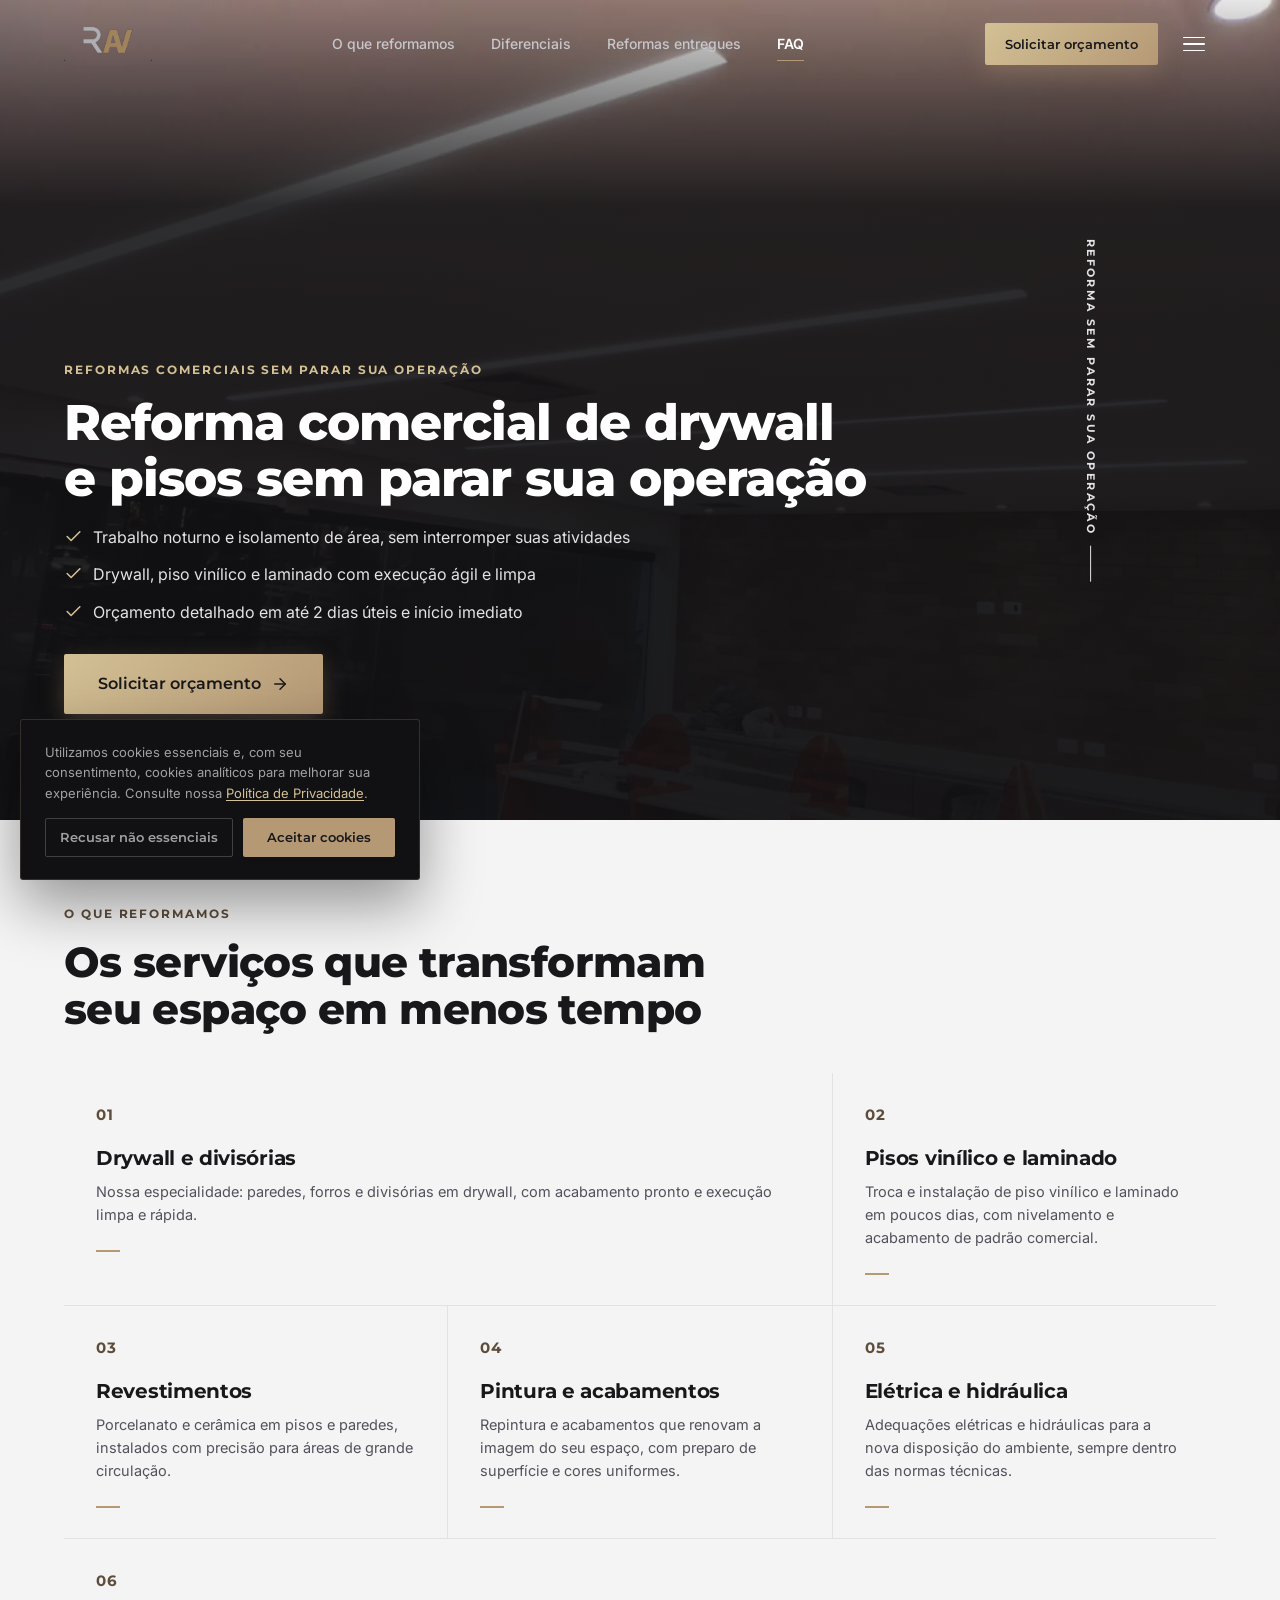
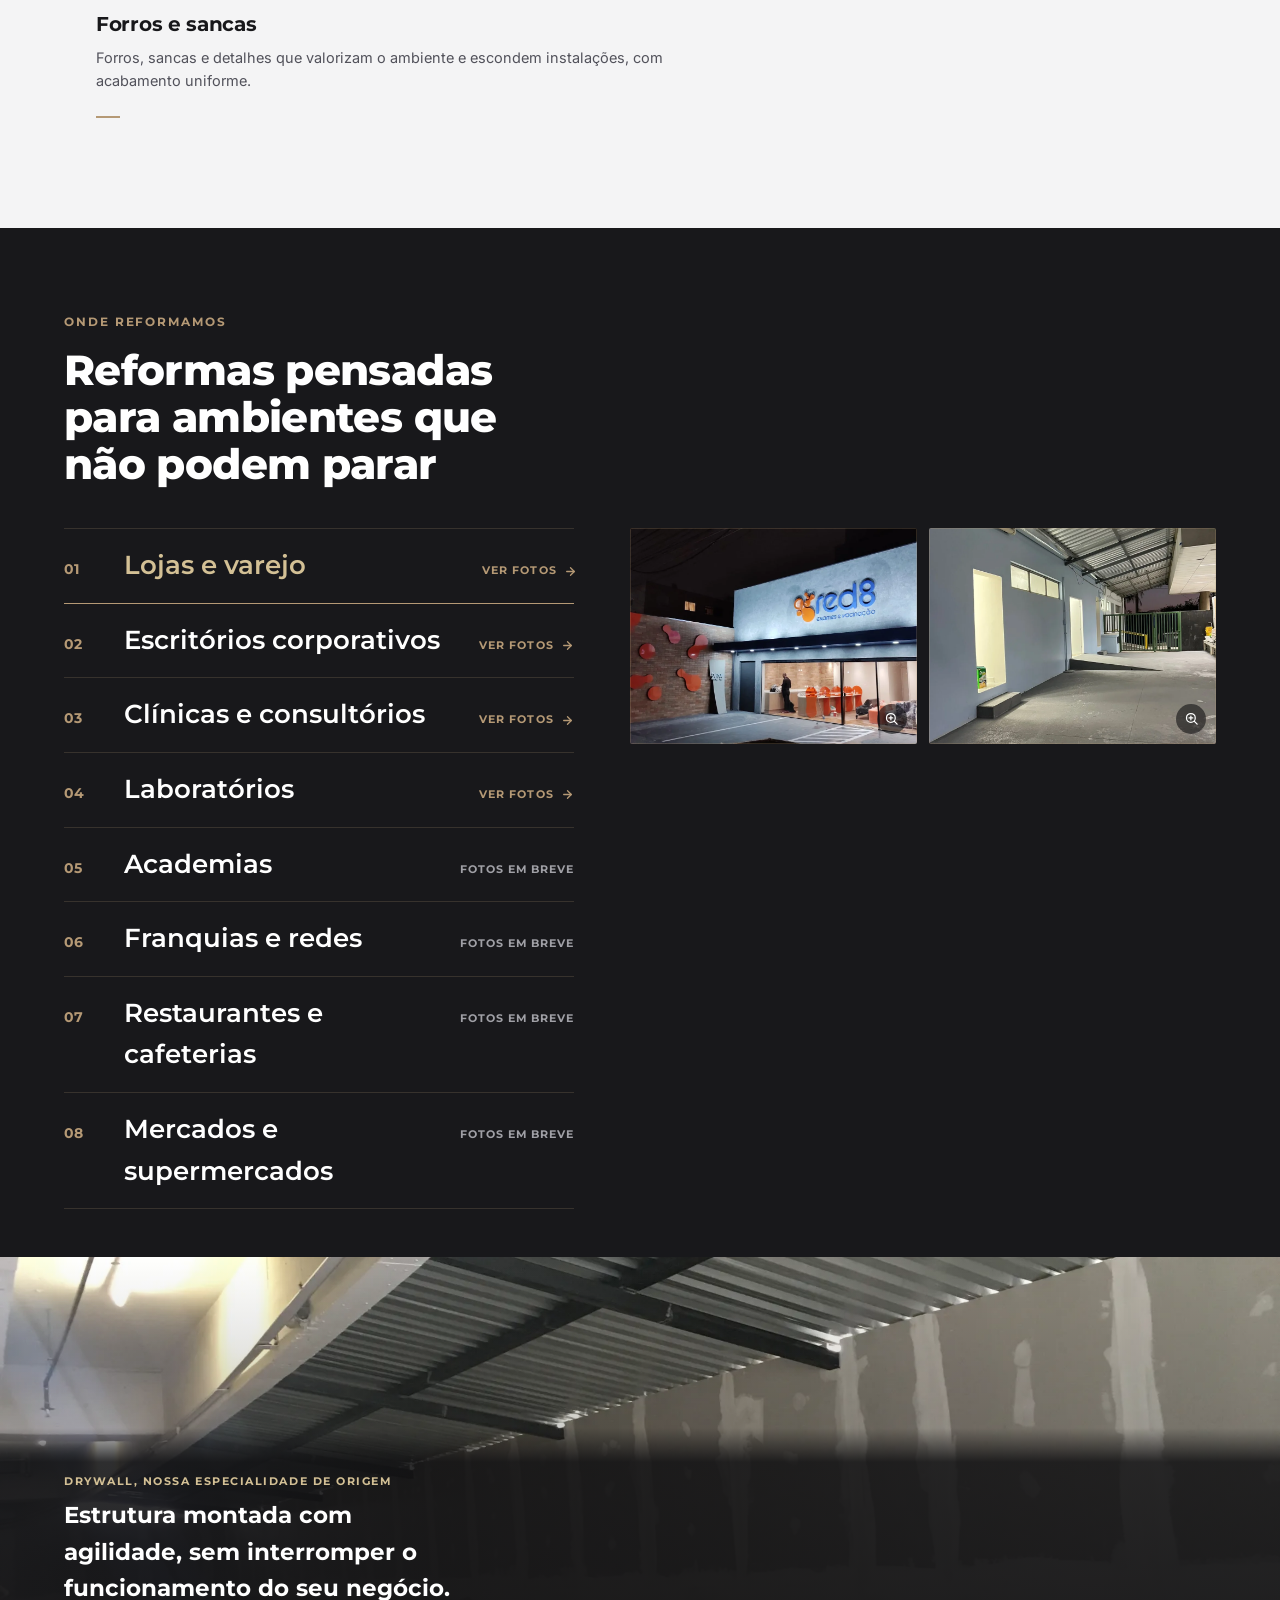
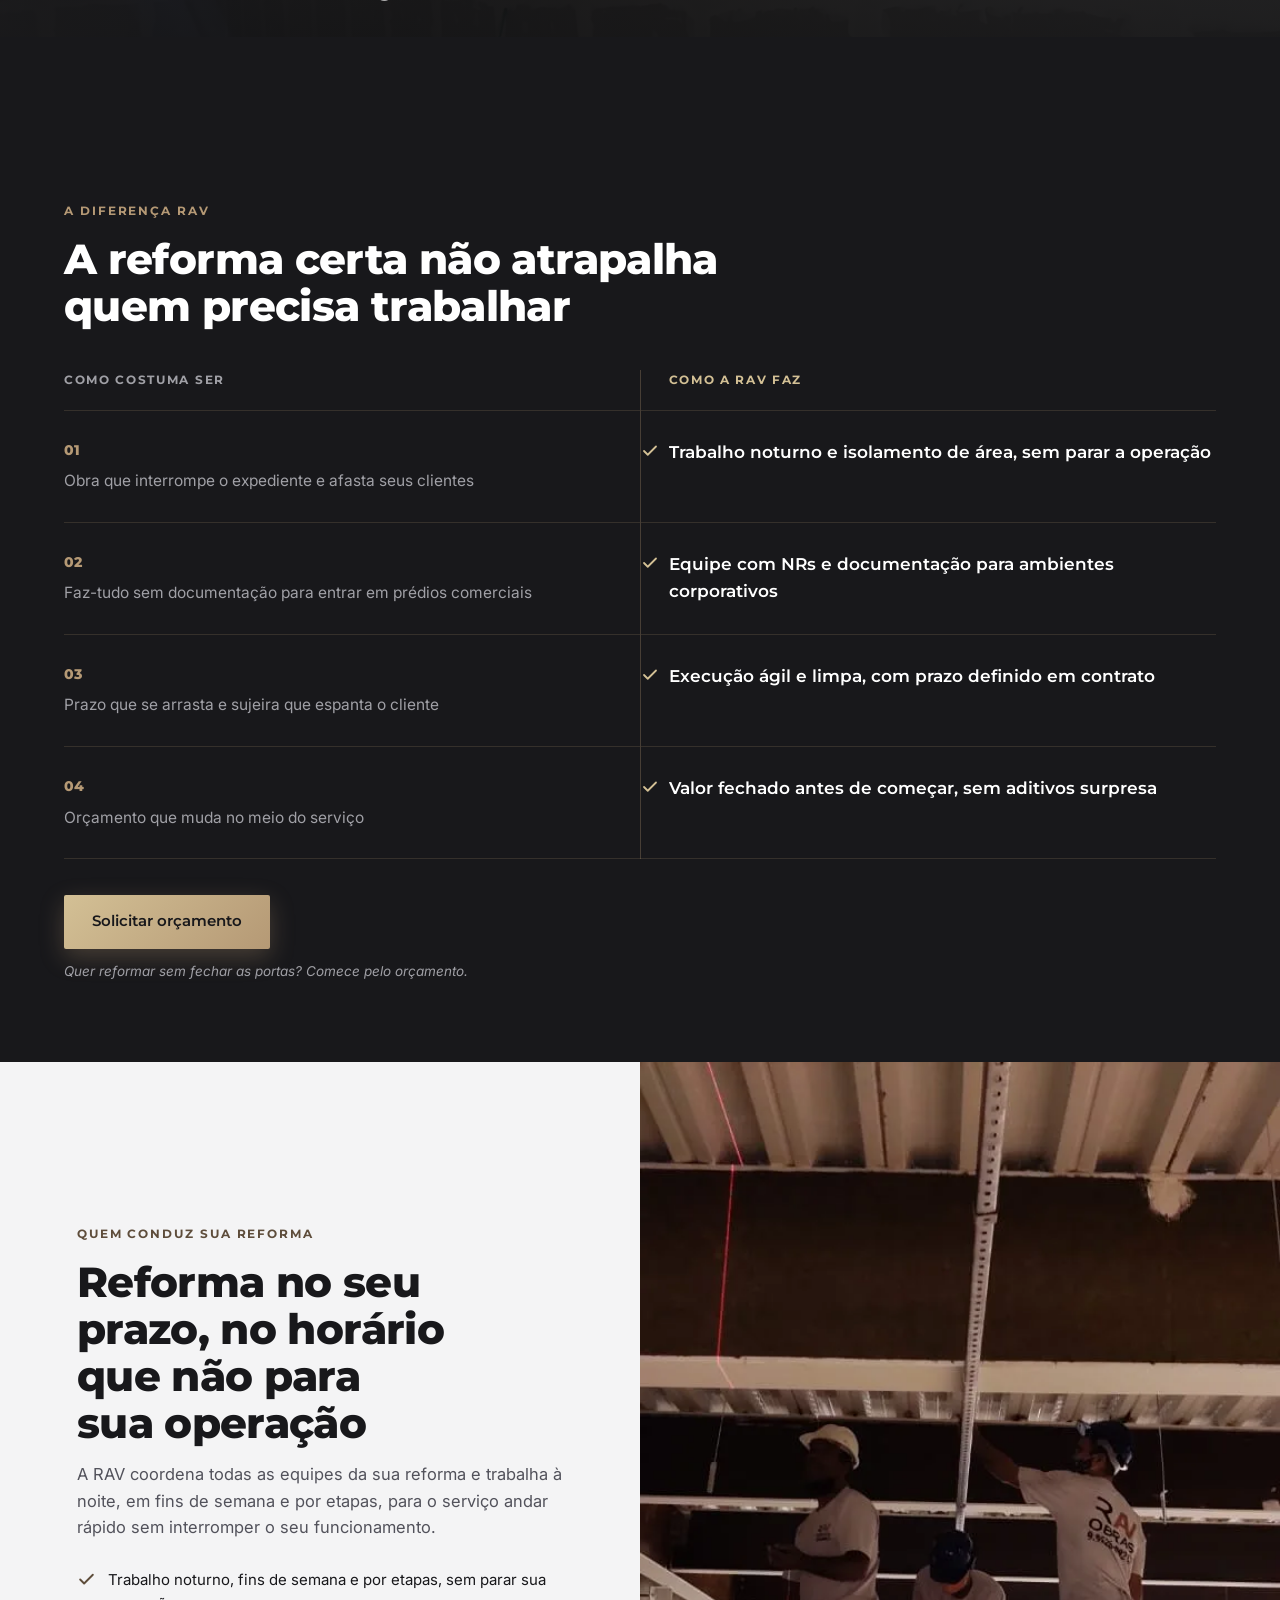
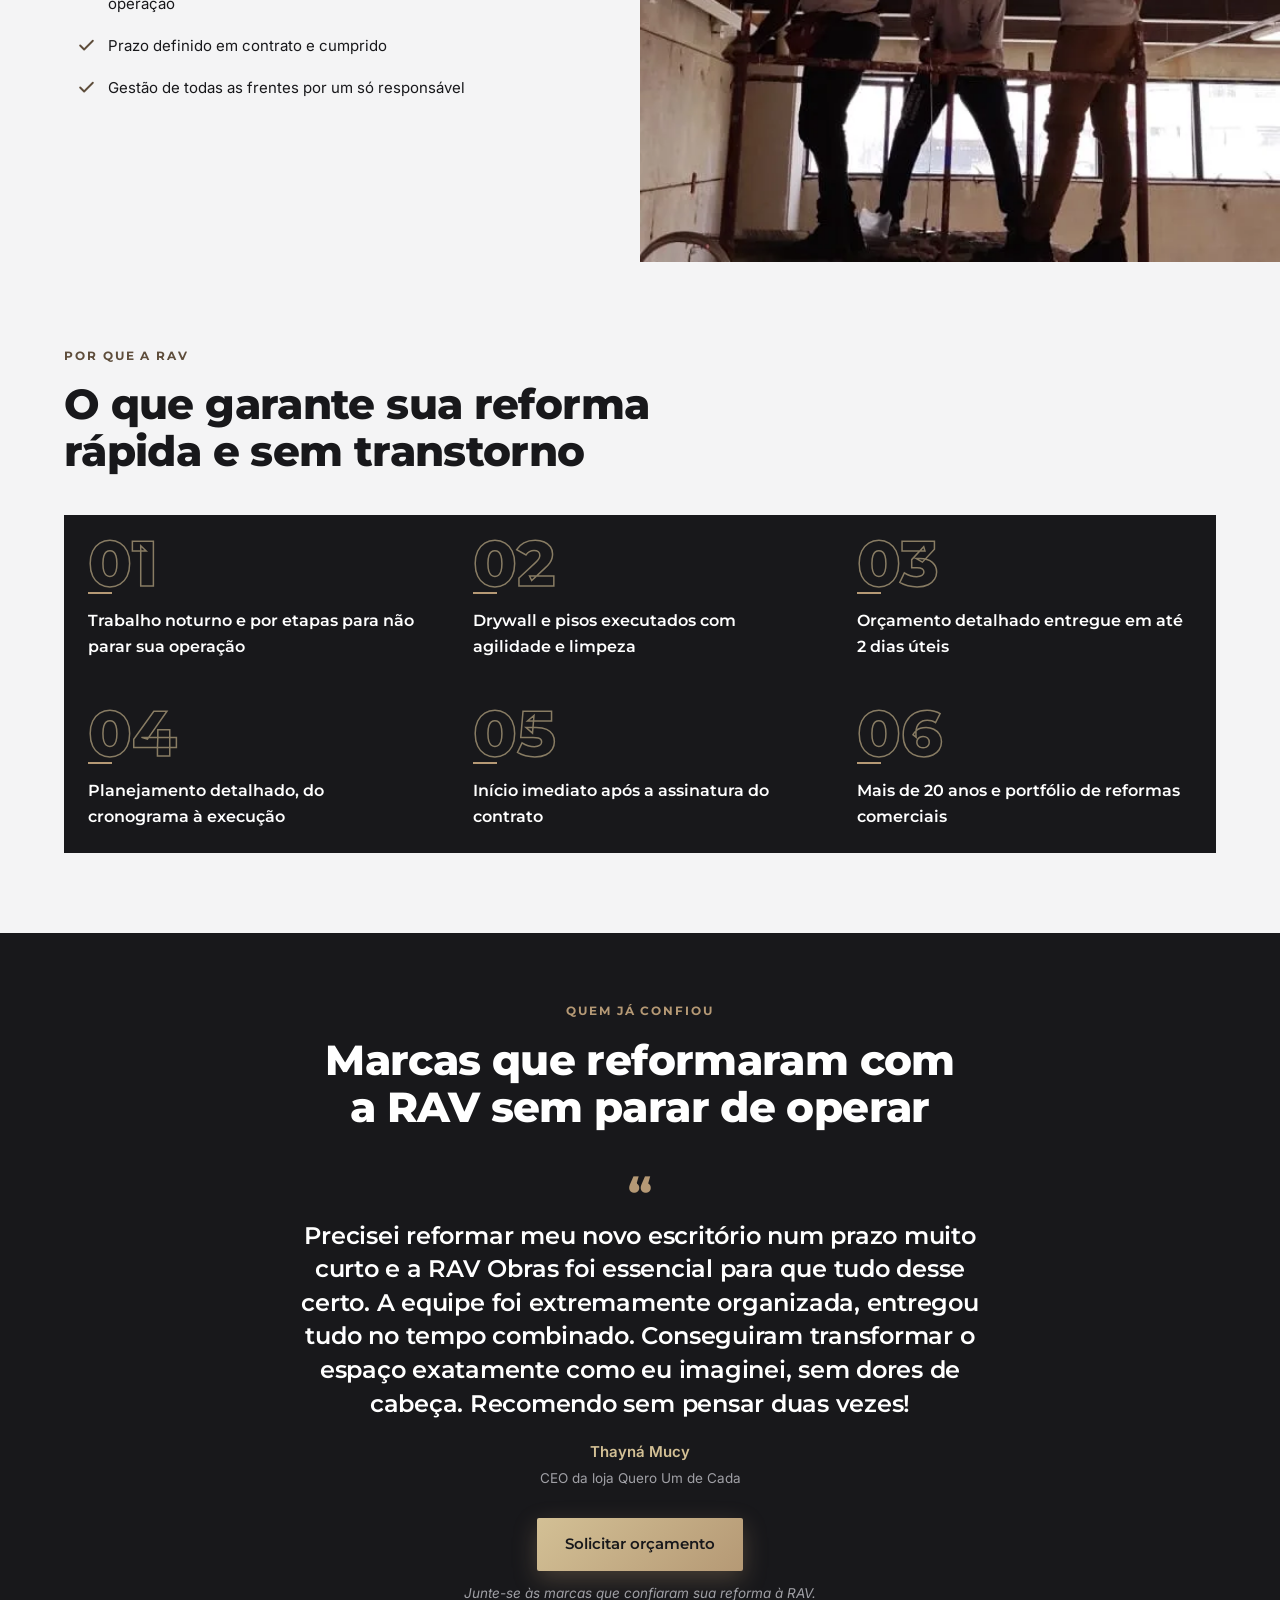
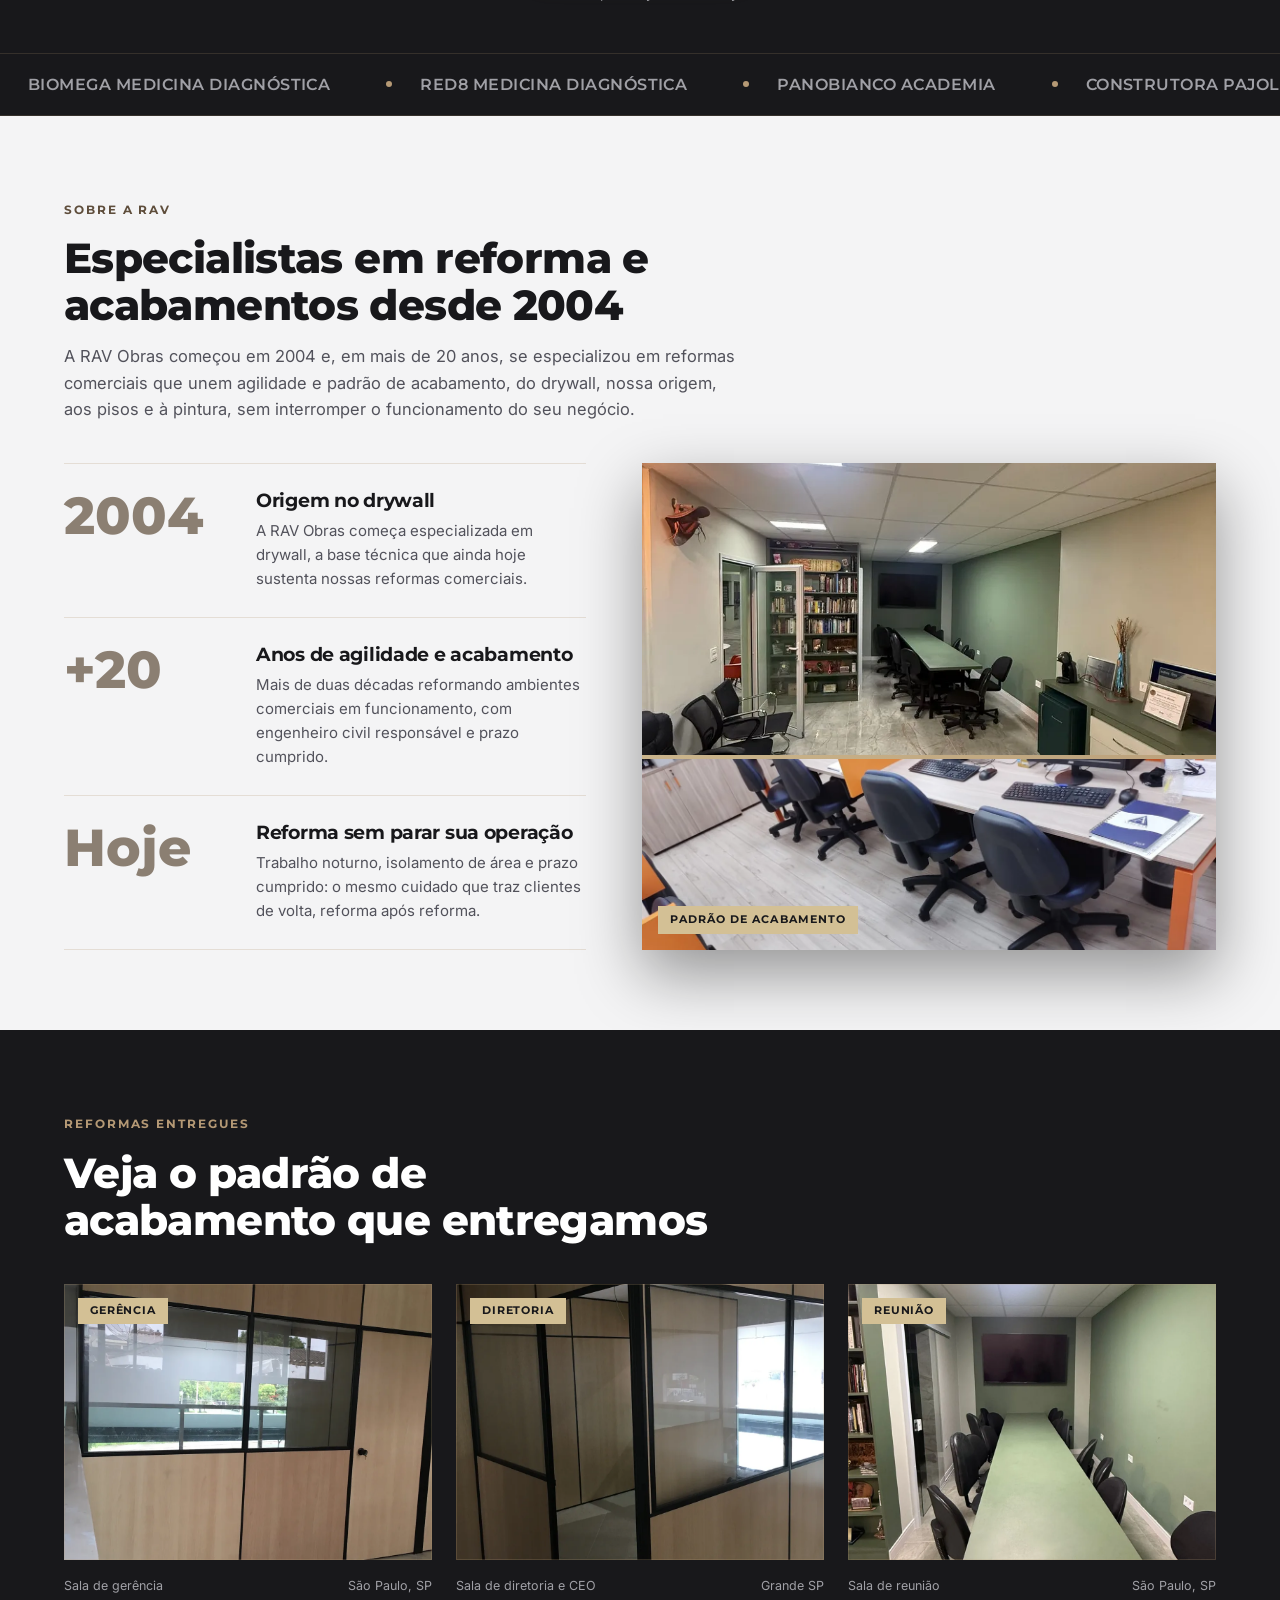
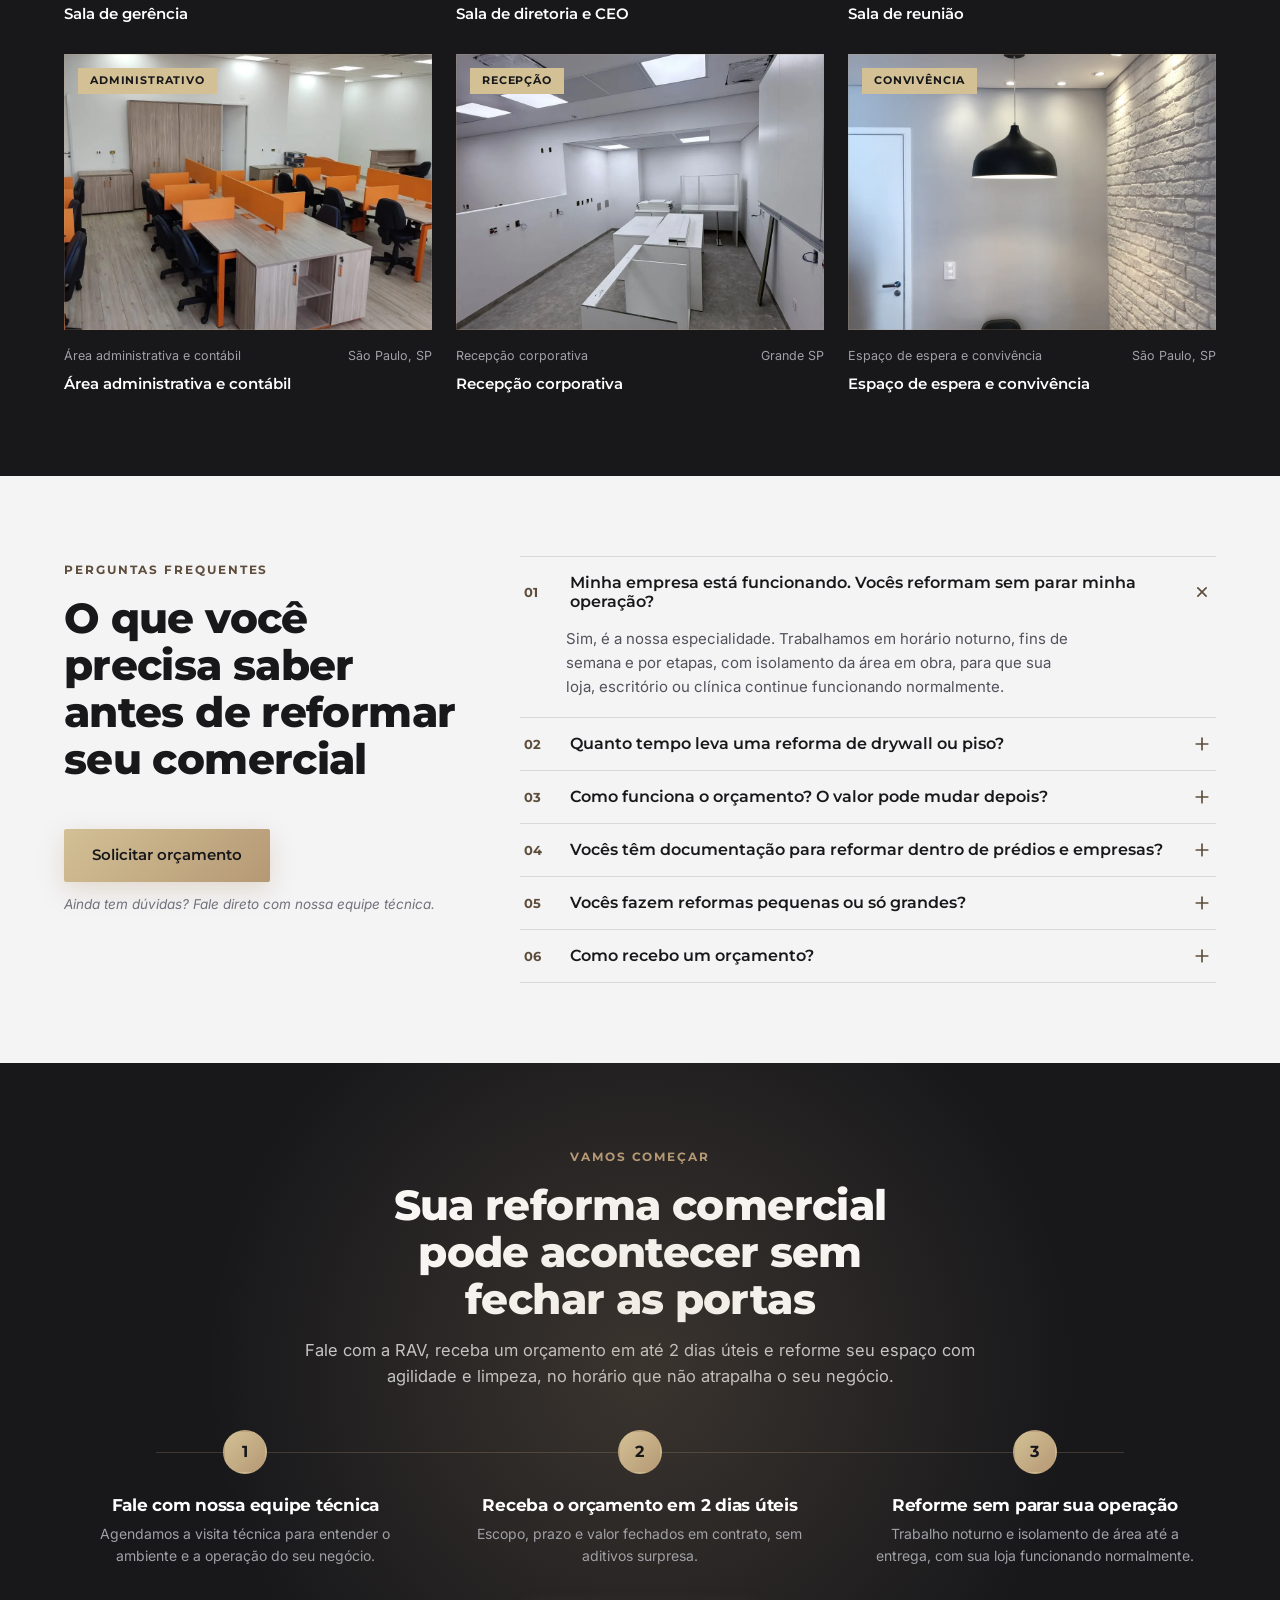
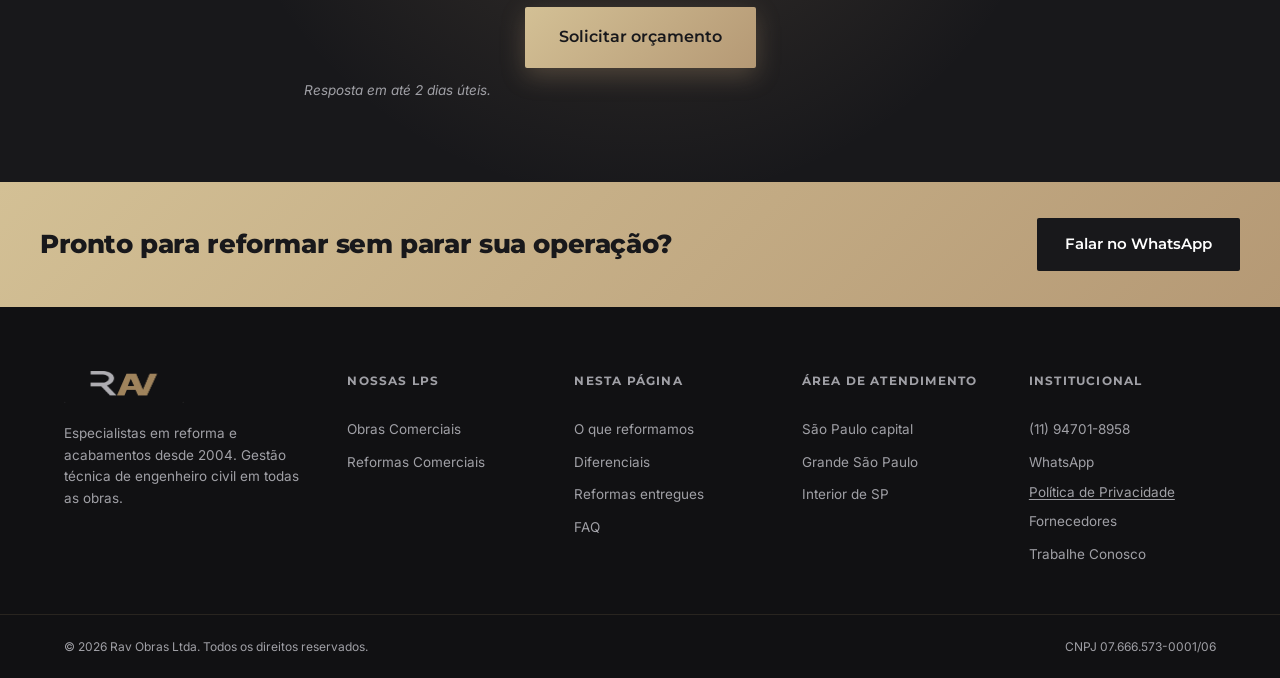
==== commit ba0c97ff: "ajustes" ====
--- a/deploy-reformas/index.html
+++ b/deploy-reformas/index.html
@@ -10,7 +10,7 @@
 <!-- /BuildV: GTM -->
 <meta charset="UTF-8">
 <meta name="viewport" content="width=device-width, initial-scale=1">
-<title>Reforma Comercial de Drywall e Pisos Sem Parar sua Operação — RAV Obras</title>
+<title>Reforma Comercial de Drywall e Pisos Sem Parar sua Operação | RAV Obras</title>
 <meta name="description" content="Reforma comercial de drywall, piso vinílico e laminado com trabalho noturno e isolamento de área, sem parar sua operação. Orçamento em até 2 dias úteis. Solicite agora.">
 <link rel="canonical" href="https://www.ravobras.com.br/reformas/">
 <link rel="icon" href="assets/img/favicon.svg" type="image/svg+xml">
@@ -20,7 +20,7 @@
 <link rel="stylesheet" href="css/styles.css">
 <!-- MERLIN -->
 <style>
-  /* Merlin customization — RAV color palette */
+  /* Merlin customization - RAV color palette */
   .merlin-button {
     background-color: #B59975 !important;
     background: linear-gradient(135deg, #D3C095 0%, #B59975 100%) !important;
@@ -148,7 +148,7 @@
     </div>
   </section>
 
-  <!-- 2. O QUE REFORMAMOS — grid numerado assimétrico, fundo claro -->
+  <!-- 2. O QUE REFORMAMOS - grid numerado assimétrico, fundo claro -->
   <section class="rv-section rv-light" id="escopo">
     <div class="container">
       <div class="rv-head" data-reveal>
@@ -190,7 +190,7 @@
     </div>
   </section>
 
-  <!-- 3. ONDE REFORMAMOS — índice editorial, fundo escuro -->
+  <!-- 3. ONDE REFORMAMOS - índice editorial, fundo escuro -->
   <section class="rv-section rv-dark" id="onde-reformamos">
     <div class="container">
       <div class="rv-head" data-reveal>
@@ -198,7 +198,7 @@
         <h2 class="rv-h2">Reformas pensadas para ambientes que não podem parar</h2>
       </div>
       <div class="rv-segments" data-segments>
-        <div class="rv-index-list" aria-label="Segmentos atendidos pela RAV Obras em reformas comerciais — selecione um para ver fotos">
+        <div class="rv-index-list" aria-label="Segmentos atendidos pela RAV Obras em reformas comerciais, selecione um para ver fotos">
           <button type="button" class="rv-index-item" data-seg="lojas" data-reveal aria-current="false">
             <span class="rv-index-item-num">01</span><span class="rv-index-item-label">Lojas e varejo</span>
             <span class="rv-index-item-cue">Ver fotos <svg viewBox="0 0 24 24" fill="none" stroke="currentColor" stroke-width="2.4" stroke-linecap="round" stroke-linejoin="round" aria-hidden="true"><line x1="5" y1="12" x2="19" y2="12"/><polyline points="12 5 19 12 12 19"/></svg></span>
@@ -246,7 +246,7 @@
     </figure>
   </section>
 
-  <!-- 4. A DIFERENÇA RAV — contraste editorial, fundo escuro -->
+  <!-- 4. A DIFERENÇA RAV - contraste editorial, fundo escuro -->
   <section class="rv-section rv-dark" id="diferenca">
     <div class="container">
       <div class="rv-head" data-reveal>
@@ -286,13 +286,13 @@
     </div>
   </section>
 
-  <!-- 4.5 QUEM CONDUZ SUA REFORMA — split imagem+texto (flip: foto à direita), fundo claro -->
+  <!-- 4.5 QUEM CONDUZ SUA REFORMA - split imagem+texto (flip: foto à direita), fundo claro -->
   <section class="rv-split rv-light rv-split--flip" id="responsavel" aria-labelledby="responsavel-h">
     <div class="rv-split-grid">
       <div class="rv-split-text" data-reveal>
         <span class="rv-tag">Quem conduz sua reforma</span>
         <h2 class="rv-h2" id="responsavel-h">Reforma no seu prazo, no horário que não para sua operação</h2>
-        <p class="rv-lede">A RAV coordena todas as equipes da sua reforma e trabalha à noite, em fins de semana e por etapas — para o serviço andar rápido sem interromper o seu funcionamento.</p>
+        <p class="rv-lede">A RAV coordena todas as equipes da sua reforma e trabalha à noite, em fins de semana e por etapas, para o serviço andar rápido sem interromper o seu funcionamento.</p>
         <ul class="rv-split-list">
           <li><svg viewBox="0 0 24 24" fill="none" stroke="currentColor" stroke-width="2.4" stroke-linecap="round" stroke-linejoin="round" aria-hidden="true"><polyline points="20 6 9 17 4 12"/></svg><span>Trabalho noturno, fins de semana e por etapas, sem parar sua operação</span></li>
           <li><svg viewBox="0 0 24 24" fill="none" stroke="currentColor" stroke-width="2.4" stroke-linecap="round" stroke-linejoin="round" aria-hidden="true"><polyline points="20 6 9 17 4 12"/></svg><span>Prazo definido em contrato e cumprido</span></li>
@@ -305,7 +305,7 @@
     </div>
   </section>
 
-  <!-- 5. POR QUE A RAV — grid de números vazados, fundo claro -->
+  <!-- 5. POR QUE A RAV - grid de números vazados, fundo claro -->
   <section class="rv-section rv-light" id="por-que">
     <div class="container">
       <div class="rv-head" data-reveal>
@@ -327,7 +327,7 @@
         </div>
         <div class="rv-stroke-item" data-reveal>
           <span class="rv-stroke-num" aria-hidden="true">04</span>
-          <p>Planejamento bem feito, do cronograma à execução</p>
+          <p>Planejamento detalhado, do cronograma à execução</p>
         </div>
         <div class="rv-stroke-item" data-reveal>
           <span class="rv-stroke-num" aria-hidden="true">05</span>
@@ -341,7 +341,7 @@
     </div>
   </section>
 
-  <!-- 6. QUEM JÁ CONFIOU — marquee de clientes + citação full-bleed, fundo escuro -->
+  <!-- 6. QUEM JÁ CONFIOU - marquee de clientes + citação full-bleed, fundo escuro -->
   <section class="rv-section rv-dark" id="confianca" style="padding-bottom:0">
     <div class="container">
       <div class="rv-head rv-center" data-reveal>
@@ -381,13 +381,13 @@
     </div>
   </section>
 
-  <!-- 7. SOBRE A RAV — timeline vertical, fundo claro -->
+  <!-- 7. SOBRE A RAV - timeline vertical, fundo claro -->
   <section class="rv-section rv-light" id="sobre">
     <div class="container">
       <div class="rv-head" data-reveal>
         <span class="rv-tag">Sobre a RAV</span>
         <h2 class="rv-h2">Especialistas em reforma e acabamentos desde 2004</h2>
-        <p class="rv-lede">A RAV Obras começou em 2004 e, em mais de 20 anos, se especializou em reformas comerciais que unem agilidade e padrão de acabamento — do drywall, nossa origem, aos pisos e à pintura, sem interromper o funcionamento do seu negócio.</p>
+        <p class="rv-lede">A RAV Obras começou em 2004 e, em mais de 20 anos, se especializou em reformas comerciais que unem agilidade e padrão de acabamento, do drywall, nossa origem, aos pisos e à pintura, sem interromper o funcionamento do seu negócio.</p>
       </div>
       <div class="rv-about-grid rv-about-grid--flip">
         <div class="rv-timeline">
@@ -395,7 +395,7 @@
             <span class="rv-timeline-year" aria-hidden="true">2004</span>
             <div class="rv-timeline-body">
               <h3>Origem no drywall</h3>
-              <p>A RAV Obras começa especializada em drywall — a base técnica que ainda hoje sustenta nossas reformas comerciais.</p>
+              <p>A RAV Obras começa especializada em drywall, a base técnica que ainda hoje sustenta nossas reformas comerciais.</p>
             </div>
           </div>
           <div class="rv-timeline-row" data-reveal>
@@ -409,16 +409,16 @@
             <span class="rv-timeline-year" aria-hidden="true">Hoje</span>
             <div class="rv-timeline-body">
               <h3>Reforma sem parar sua operação</h3>
-              <p>Trabalho noturno, isolamento de área e prazo cumprido — o mesmo cuidado que traz clientes de volta, reforma após reforma.</p>
+              <p>Trabalho noturno, isolamento de área e prazo cumprido: o mesmo cuidado que traz clientes de volta, reforma após reforma.</p>
             </div>
           </div>
         </div>
         <div class="rv-diptych" data-reveal>
           <div class="rv-diptych-a">
-            <img src="assets/img/secoes/reformas-sobre-01.webp" alt="Equipe RAV Obras em andaime durante reforma comercial, camisas identificadas" loading="lazy" width="960" height="540">
+            <img src="assets/img/secoes/reformas-sobre-01.webp" alt="Sala de reunião e recepção finalizada com piso porcelanato polido, reforma entregue pela RAV" loading="lazy" width="900" height="1200">
           </div>
           <div class="rv-diptych-b">
-            <img src="assets/img/secoes/reformas-sobre-02.webp" alt="Acabamento de piso em execução em reforma comercial da RAV" loading="lazy" width="640" height="1137">
+            <img src="assets/img/secoes/reformas-sobre-02.webp" alt="Área administrativa finalizada com estações de trabalho, reforma entregue pela RAV" loading="lazy" width="1200" height="675">
             <span class="rv-diptych-tag">Padrão de acabamento</span>
           </div>
         </div>
@@ -426,7 +426,7 @@
     </div>
   </section>
 
-  <!-- 8. REFORMAS ENTREGUES — grid de casos (bento), fundo escuro -->
+  <!-- 8. REFORMAS ENTREGUES - grid de casos (bento), fundo escuro -->
   <section class="rv-section rv-dark" id="portfolio">
     <div class="container">
       <div class="rv-head" data-reveal>
@@ -486,7 +486,7 @@
     </div>
   </section>
 
-  <!-- 9. PERGUNTAS FREQUENTES — layout assimétrico, fundo claro -->
+  <!-- 9. PERGUNTAS FREQUENTES - layout assimétrico, fundo claro -->
   <section class="rv-section rv-light" id="faq">
     <div class="container">
       <div class="rv-faq-layout">
@@ -566,7 +566,7 @@
     </div>
   </section>
 
-  <!-- 10. CTA FINAL — passos horizontais + glow radial, fundo escuro -->
+  <!-- 10. CTA FINAL - passos horizontais + glow radial, fundo escuro -->
   <section class="rv-section rv-dark rv-cta-glow" id="contato">
     <div class="container">
       <div class="rv-head rv-center" data-reveal>
--- a/deploy-reformas/css/styles.css
+++ b/deploy-reformas/css/styles.css
@@ -110,13 +110,13 @@
 
 /* Seções — a base agora é ESCURA (era clara na proposta anterior); o claro
    fica reservado a pausas pontuais. */
-.rv-section{padding:120px 0;position:relative}
+.rv-section{padding:80px 0;position:relative}
 .rv-dark{background:var(--color-dark);color:#fff}
 .rv-light{background:var(--color-light);color:var(--dark-900)}
 .rv-dark .rv-lede{color:var(--dark-200)}
 .rv-light .rv-lede{color:var(--dark-500)}
 
-.rv-head{max-width:680px;margin-bottom:64px}
+.rv-head{max-width:680px;margin-bottom:40px}
 .rv-head.rv-center{margin-left:auto;margin-right:auto;text-align:center}
 .rv-lede{font-family:var(--font-body);font-size:16.5px}
 
@@ -126,13 +126,13 @@
   display:inline-flex;align-items:center;gap:12px;
   font-family:var(--font-display);font-size:12px;font-weight:700;
   letter-spacing:.16em;text-transform:uppercase;color:var(--color-gold);
-  margin-bottom:22px;
+  margin-bottom:16px;
 }
 .rv-light .rv-tag{color:var(--gold-ink)}
 .rv-head.rv-center .rv-tag{justify-content:center}
 
-.rv-h2{font-size:clamp(30px,4vw,46px);font-weight:800;margin-bottom:18px}
-.rv-cta-row{margin-top:52px;display:flex;flex-direction:column;align-items:flex-start;gap:12px}
+.rv-h2{font-size:clamp(28px,3.6vw,42px);font-weight:800;margin-bottom:14px}
+.rv-cta-row{margin-top:36px;display:flex;flex-direction:column;align-items:flex-start;gap:12px}
 .rv-head.rv-center + .rv-cta-row,
 .rv-cta-row.rv-center{align-items:center;margin-left:auto;margin-right:auto;text-align:center}
 .rv-micro{font-family:var(--font-body);font-size:13.5px;color:var(--dark-400);font-style:italic}
@@ -240,12 +240,15 @@
    qualquer posição plausível do topo do texto (~25-29% da altura do hero
    nas duas LPs) — só o topo (~12%) fica mais claro para respirar a foto. */
 .rv-hero-overlay{background:linear-gradient(180deg,rgba(17,17,19,.10) 0%,rgba(17,17,19,.50) 12%,rgba(17,17,19,.88) 25%,rgba(17,17,19,.94) 100%)}
-.rv-hero-inner{position:relative;z-index:1;padding:calc(var(--header-h) + 64px) 24px 80px;width:100%}
-.rv-hero-content{max-width:840px}
+.rv-hero-inner{position:relative;z-index:1;padding:calc(var(--header-h) + 40px) 24px 64px;width:100%}
+.rv-hero-content{max-width:940px}
 .rv-hero-content .rv-tag{color:var(--color-gold-light)}
-.rv-hero h1{font-size:clamp(36px,5.6vw,68px);font-weight:800;letter-spacing:-.02em;margin-bottom:24px;color:#fff}
-.rv-hero-lede{font-family:var(--font-body);font-size:18px;color:var(--dark-100);margin-bottom:36px;max-width:54ch}
-.rv-hero-bullets{margin-bottom:36px;display:flex;flex-direction:column;gap:14px}
+/* clamp reduzido (68->50px) + coluna mais larga (840->940px): o cliente
+   reclamou que os H1 quebravam em linhas demais; assim caem em 2-3 linhas
+   equilibradas (text-wrap:balance já ativo em h1). */
+.rv-hero h1{font-size:clamp(32px,4.6vw,50px);font-weight:800;letter-spacing:-.02em;margin-bottom:18px;color:#fff}
+.rv-hero-lede{font-family:var(--font-body);font-size:18px;color:var(--dark-100);margin-bottom:28px;max-width:54ch}
+.rv-hero-bullets{margin-bottom:28px;display:flex;flex-direction:column;gap:12px}
 .rv-hero-bullets li{font-family:var(--font-body);display:flex;gap:10px;font-size:16px;color:var(--dark-100);align-items:flex-start}
 .rv-hero-bullets svg{width:19px;height:19px;flex-shrink:0;margin-top:2px;color:var(--color-gold-light)}
 .rv-hero-actions{margin-bottom:20px}
@@ -266,7 +269,7 @@
 .rv-marquee{display:flex;width:max-content;animation:rv-marquee 34s linear infinite}
 .rv-marquee:hover{animation-play-state:paused}
 .rv-marquee-item{
-  display:flex;align-items:center;gap:28px;padding:22px 0;flex-shrink:0;
+  display:flex;align-items:center;gap:28px;padding:18px 0;flex-shrink:0;
 }
 .rv-marquee-item span{
   font-family:var(--font-display);font-weight:600;font-size:16px;letter-spacing:.03em;
@@ -279,7 +282,7 @@
 /* ============ GRID NUMERADO ASSIMÉTRICO (Escopo / Por que a RAV) ======== */
 .rv-num-grid{display:grid;grid-template-columns:repeat(3,1fr);gap:1px;background:rgba(181,153,117,.18)}
 .rv-light .rv-num-grid{background:rgba(24,24,27,.08)}
-.rv-num-item{background:inherit;padding:40px 36px;position:relative;display:flex;flex-direction:column}
+.rv-num-item{background:inherit;padding:30px 32px;position:relative;display:flex;flex-direction:column}
 .rv-dark .rv-num-item{background:var(--color-dark)}
 .rv-light .rv-num-item{background:var(--color-light)}
 .rv-num-item--wide{grid-column:span 2}
@@ -304,7 +307,7 @@
 
 /* Variante "stroke" (números vazados) para "Por que a RAV" */
 .rv-stroke-grid{display:grid;grid-template-columns:repeat(3,1fr);gap:2px}
-.rv-stroke-item{padding:32px 28px 28px;position:relative;overflow:hidden;min-height:200px;display:flex;flex-direction:column;justify-content:flex-end}
+.rv-stroke-item{padding:26px 24px 24px;position:relative;overflow:hidden;min-height:168px;display:flex;flex-direction:column;justify-content:flex-end}
 .rv-stroke-num{
   position:absolute;top:16px;left:24px;font-family:var(--font-display);font-weight:800;
   font-size:64px;line-height:1;color:rgba(181,153,117,.34);z-index:0;
@@ -328,7 +331,7 @@
 /* ============ ÍNDICE EDITORIAL (Onde atuamos / reformamos) ============= */
 .rv-index-list{border-top:1px solid rgba(181,153,117,.2)}
 .rv-index-item{
-  display:flex;align-items:baseline;gap:24px;padding:22px 0;
+  display:flex;align-items:baseline;gap:24px;padding:16px 0;
   border-bottom:1px solid rgba(181,153,117,.2);position:relative;
 }
 .rv-index-item-num{font-family:var(--font-display);font-size:14px;font-weight:700;color:var(--color-gold);width:36px;flex-shrink:0}
@@ -435,7 +438,7 @@
 }
 
 /* ============ CITAÇÃO FULL-BLEED (depoimento) =========================== */
-#confianca{padding-top:84px}
+#confianca{padding-top:64px}
 .rv-quote{max-width:720px;margin:0 auto;text-align:center;position:relative}
 .rv-quote-mark{font-family:var(--font-display);font-size:44px;font-weight:800;color:var(--color-gold);line-height:1;margin-bottom:4px;display:block}
 .rv-quote p{
@@ -450,7 +453,7 @@
 .rv-timeline{display:flex;flex-direction:column}
 .rv-timeline-row{
   display:grid;grid-template-columns:160px 1fr;gap:32px;
-  padding:36px 0;border-top:1px solid rgba(181,153,117,.25);align-items:flex-start;
+  padding:26px 0;border-top:1px solid rgba(181,153,117,.25);align-items:flex-start;
 }
 .rv-timeline-row:last-child{border-bottom:1px solid rgba(181,153,117,.25)}
 /* O ano é conteúdo real (não decorativo), então precisa de 3:1 (é "texto
@@ -478,7 +481,7 @@
    ========================================================================== */
 
 /* ---- Faixa de imagem fullwidth (dentro de "Onde atuamos/reformamos") --- */
-.rv-band{position:relative;width:100%;height:clamp(220px,32vw,380px);overflow:hidden;margin-top:64px}
+.rv-band{position:relative;width:100%;height:clamp(220px,32vw,380px);overflow:hidden;margin-top:48px}
 .rv-band img{width:100%;height:100%;object-fit:cover;display:block}
 /* O piso seguro precisa começar a uma distância FIXA em px do rodapé (não a
    uma % da altura da faixa) — numa faixa curta (220px no clamp mínimo), um
@@ -498,7 +501,7 @@
 .rv-split-grid{display:grid;grid-template-columns:1fr 1fr;min-height:540px}
 .rv-split-media{position:relative;overflow:hidden;background:var(--dark-800)}
 .rv-split-media img{width:100%;height:100%;object-fit:cover;display:block}
-.rv-split-text{display:flex;flex-direction:column;justify-content:center;padding:72px clamp(28px,6vw,88px)}
+.rv-split-text{display:flex;flex-direction:column;justify-content:center;padding:52px clamp(28px,6vw,80px)}
 .rv-split-text .rv-lede{margin-bottom:0}
 .rv-split-list{margin-top:28px;display:flex;flex-direction:column;gap:18px}
 .rv-split-list li{display:flex;gap:12px;align-items:flex-start;font-family:var(--font-body);font-size:15px}
@@ -627,7 +630,7 @@
 .rv-faq-list{border-top:1px solid rgba(24,24,27,.12)}
 .rv-faq-item{border-bottom:1px solid rgba(24,24,27,.12)}
 .rv-faq-q{
-  width:100%;display:flex;align-items:center;gap:20px;padding:22px 4px;
+  width:100%;display:flex;align-items:center;gap:20px;padding:16px 4px;
   text-align:left;font-family:var(--font-display);font-size:16px;font-weight:600;color:var(--color-dark);
   transition:color var(--t-fast);
 }
@@ -637,7 +640,7 @@
 .rv-faq-q-icon{width:20px;height:20px;flex-shrink:0;color:var(--gold-ink);transition:transform var(--t-base)}
 .rv-faq-item[data-open="true"] .rv-faq-q-icon{transform:rotate(45deg)}
 .rv-faq-a{max-height:0;overflow:hidden;transition:max-height .4s var(--ease-house)}
-.rv-faq-a p{font-family:var(--font-body);padding:0 4px 24px 46px;color:var(--dark-500);font-size:15px;max-width:62ch}
+.rv-faq-a p{font-family:var(--font-body);padding:0 4px 18px 46px;color:var(--dark-500);font-size:15px;max-width:62ch}
 @media (max-width:800px){.rv-faq-layout{grid-template-columns:1fr;gap:32px}}
 
 /* ============ CTA FINAL — passos horizontais + glow radial ============== */
@@ -663,7 +666,7 @@
 .rv-steps-row.is-in .rv-step-dot{background:var(--gradient-gold);border-color:transparent;color:var(--color-dark)}
 .rv-step h3{font-size:17px;font-weight:700;margin-bottom:8px;color:#fff}
 .rv-step p{font-family:var(--font-body);font-size:14px;color:var(--dark-300)}
-.rv-cta-actions{margin-top:56px;text-align:center;position:relative;z-index:1}
+.rv-cta-actions{margin-top:40px;text-align:center;position:relative;z-index:1}
 .rv-cta-actions .btn{margin-bottom:12px}
 .rv-cta-actions p{font-family:var(--font-body);color:var(--dark-300);font-size:13.5px;font-style:italic}
 @media (max-width:700px){
@@ -682,7 +685,7 @@
 
 /* ============ FOOTER — colunas densas, coluna própria de área de atendimento */
 .rv-footer{background:var(--color-dark-2);color:var(--dark-300)}
-.rv-footer-inner{display:grid;grid-template-columns:1.3fr 1fr 1fr 1fr 1fr;gap:40px;padding:88px 24px 56px}
+.rv-footer-inner{display:grid;grid-template-columns:1.3fr 1fr 1fr 1fr 1fr;gap:40px;padding:64px 24px 48px}
 .rv-footer-brand img{height:32px;margin-bottom:20px}
 .rv-footer-brand p{font-family:var(--font-body);font-size:13.5px;color:var(--dark-300);margin-bottom:24px;max-width:32ch;line-height:1.6}
 .rv-footer-title{font-family:var(--font-display);font-size:12px;text-transform:uppercase;letter-spacing:.1em;color:var(--dark-300);margin-bottom:18px;font-weight:700}
@@ -703,12 +706,12 @@
 
 /* ============ RESPONSIVO GERAL DE SEÇÃO ============ */
 @media (max-width:900px){
-  .rv-section{padding:88px 0}
-  .rv-head{margin-bottom:48px}
+  .rv-section{padding:60px 0}
+  .rv-head{margin-bottom:32px}
 }
 @media (max-width:560px){
-  .rv-section{padding:64px 0}
-  .rv-h2{font-size:28px}
+  .rv-section{padding:48px 0}
+  .rv-h2{font-size:26px}
 }
 
 /* ============ LINK-BOTÃO (footer, abre modais) ============ */
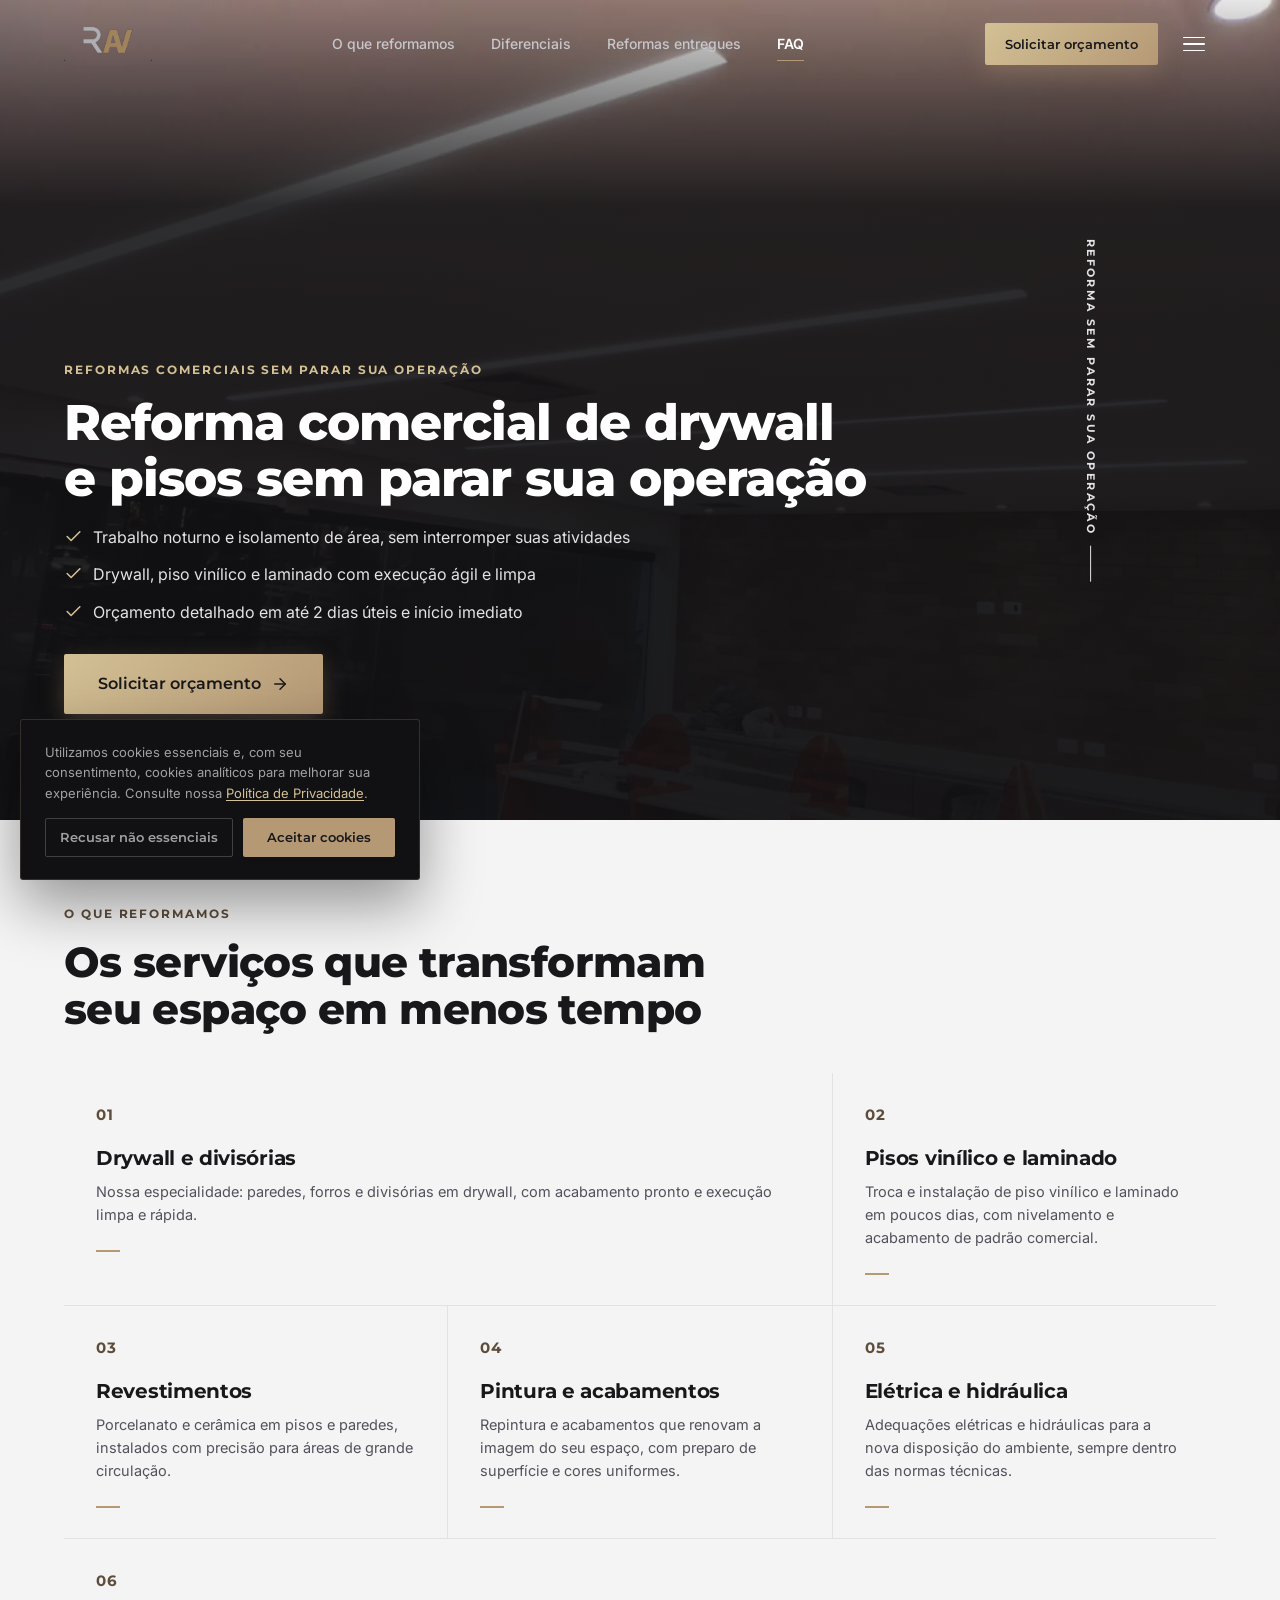
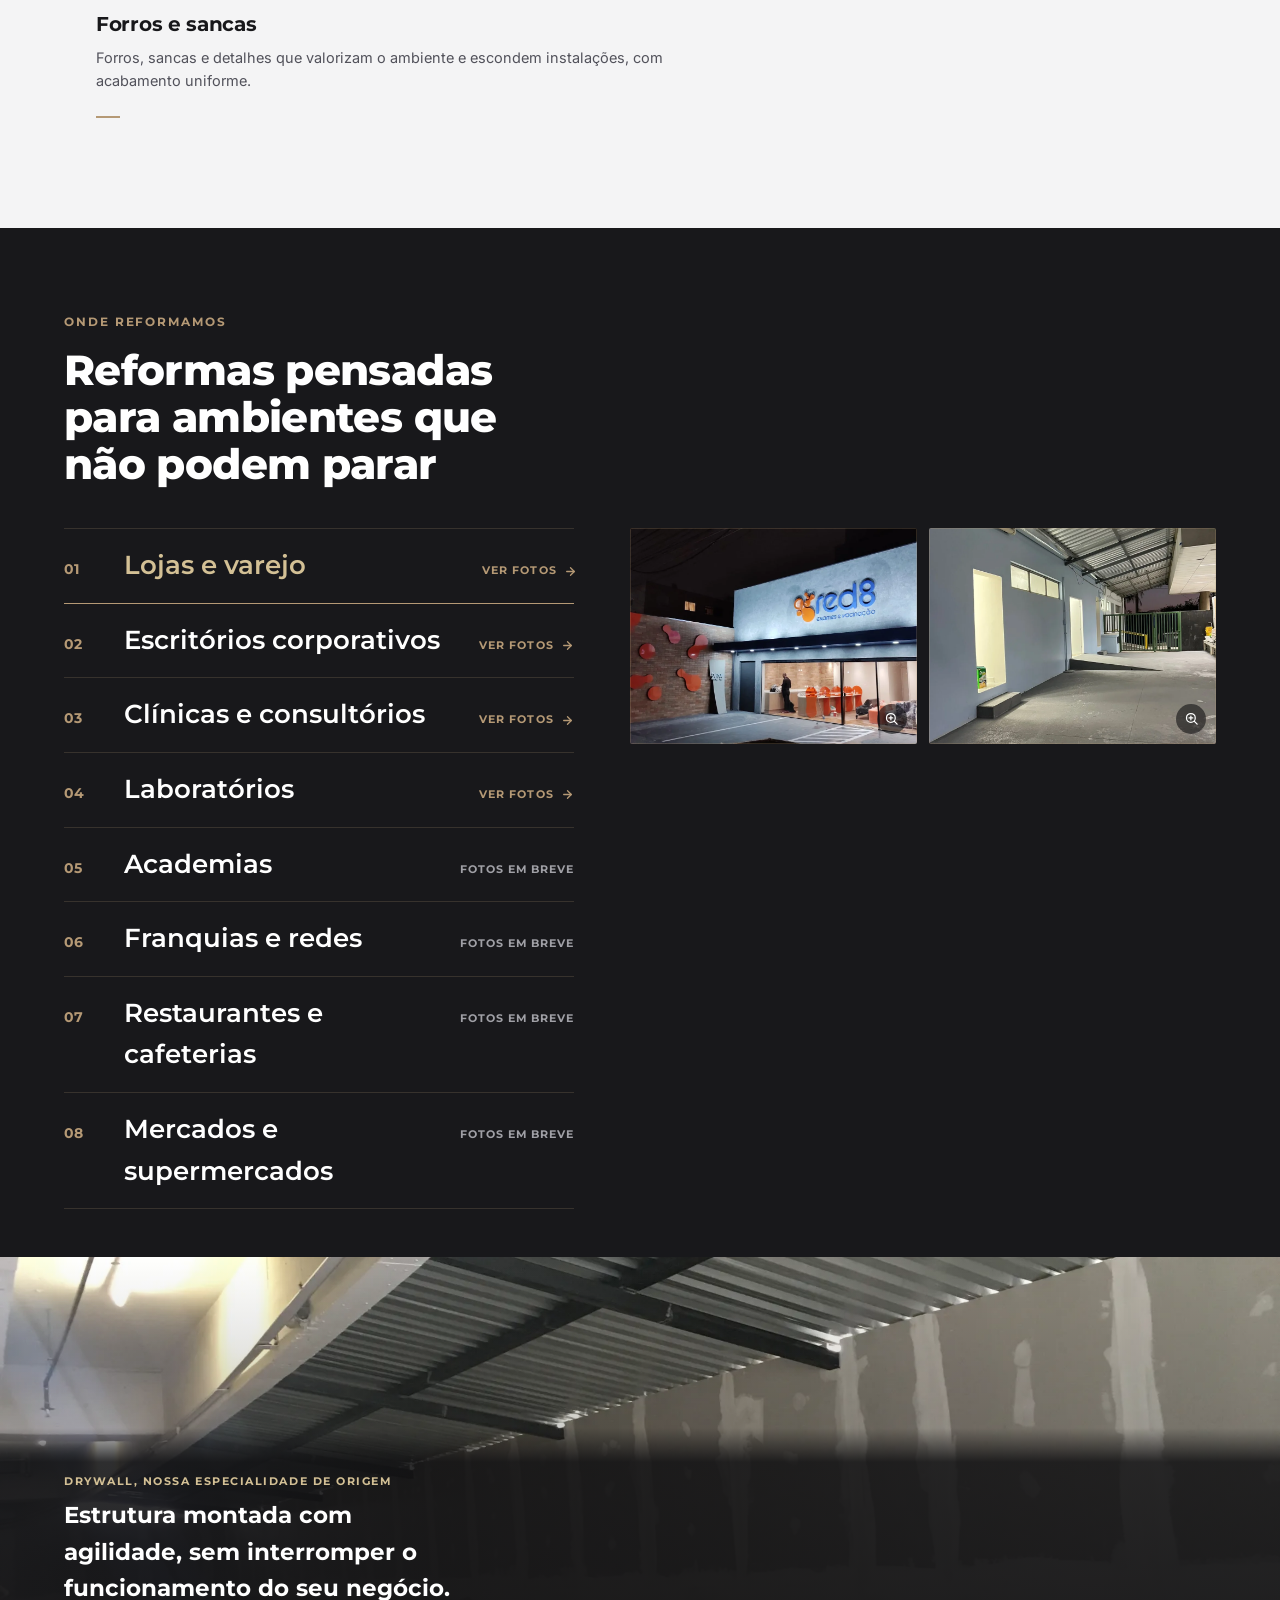
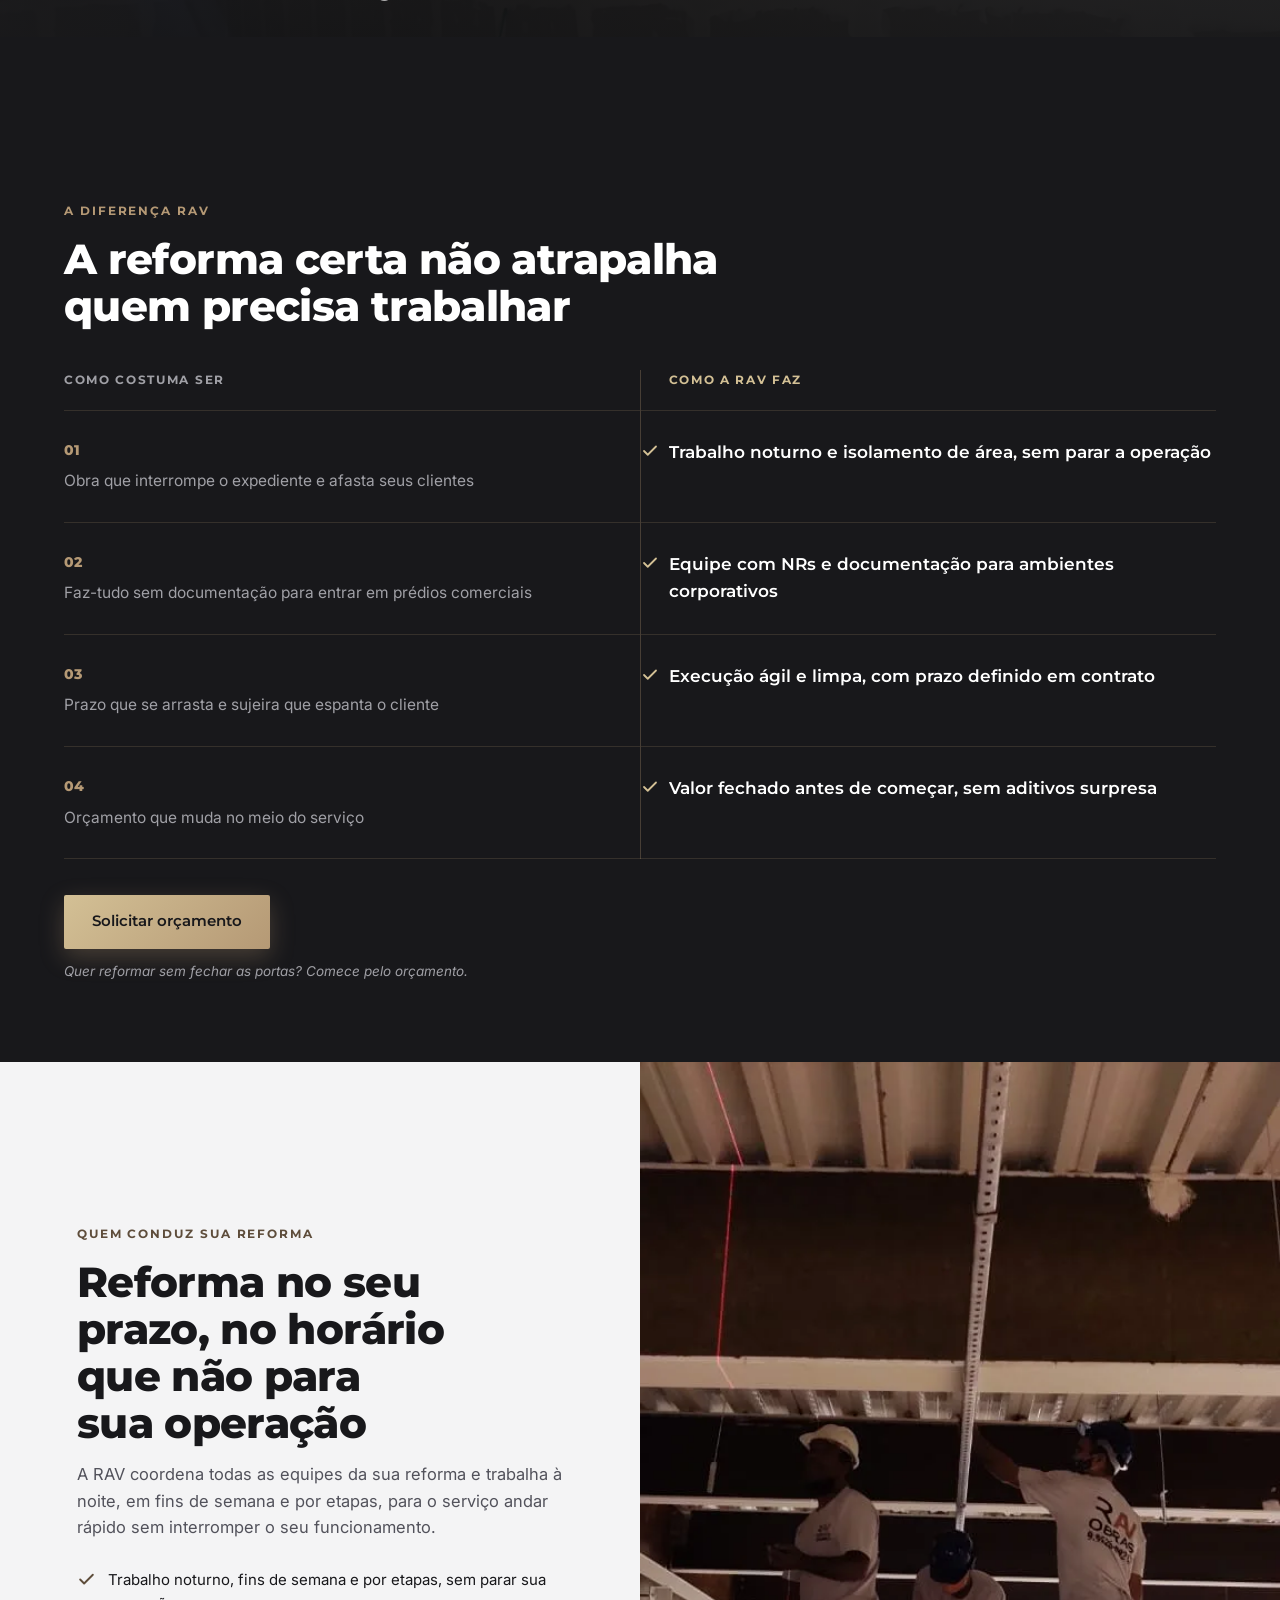
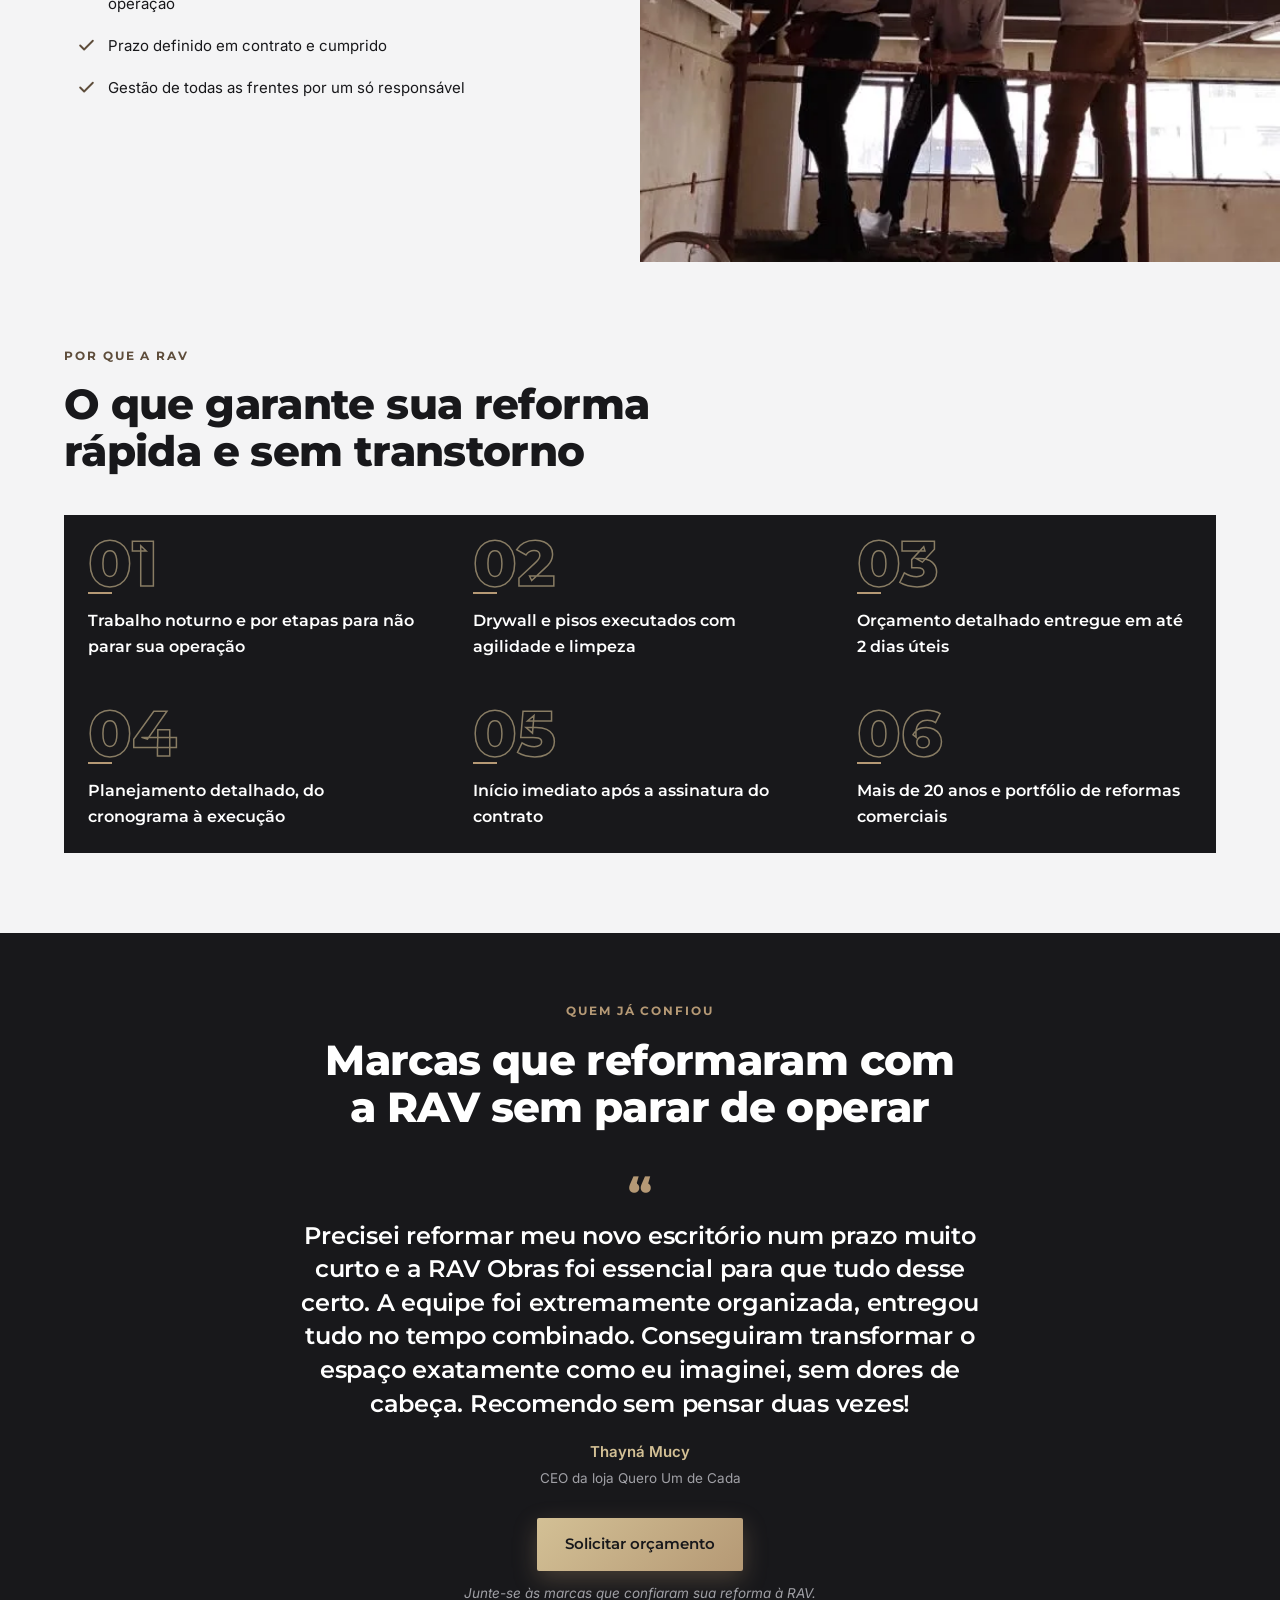
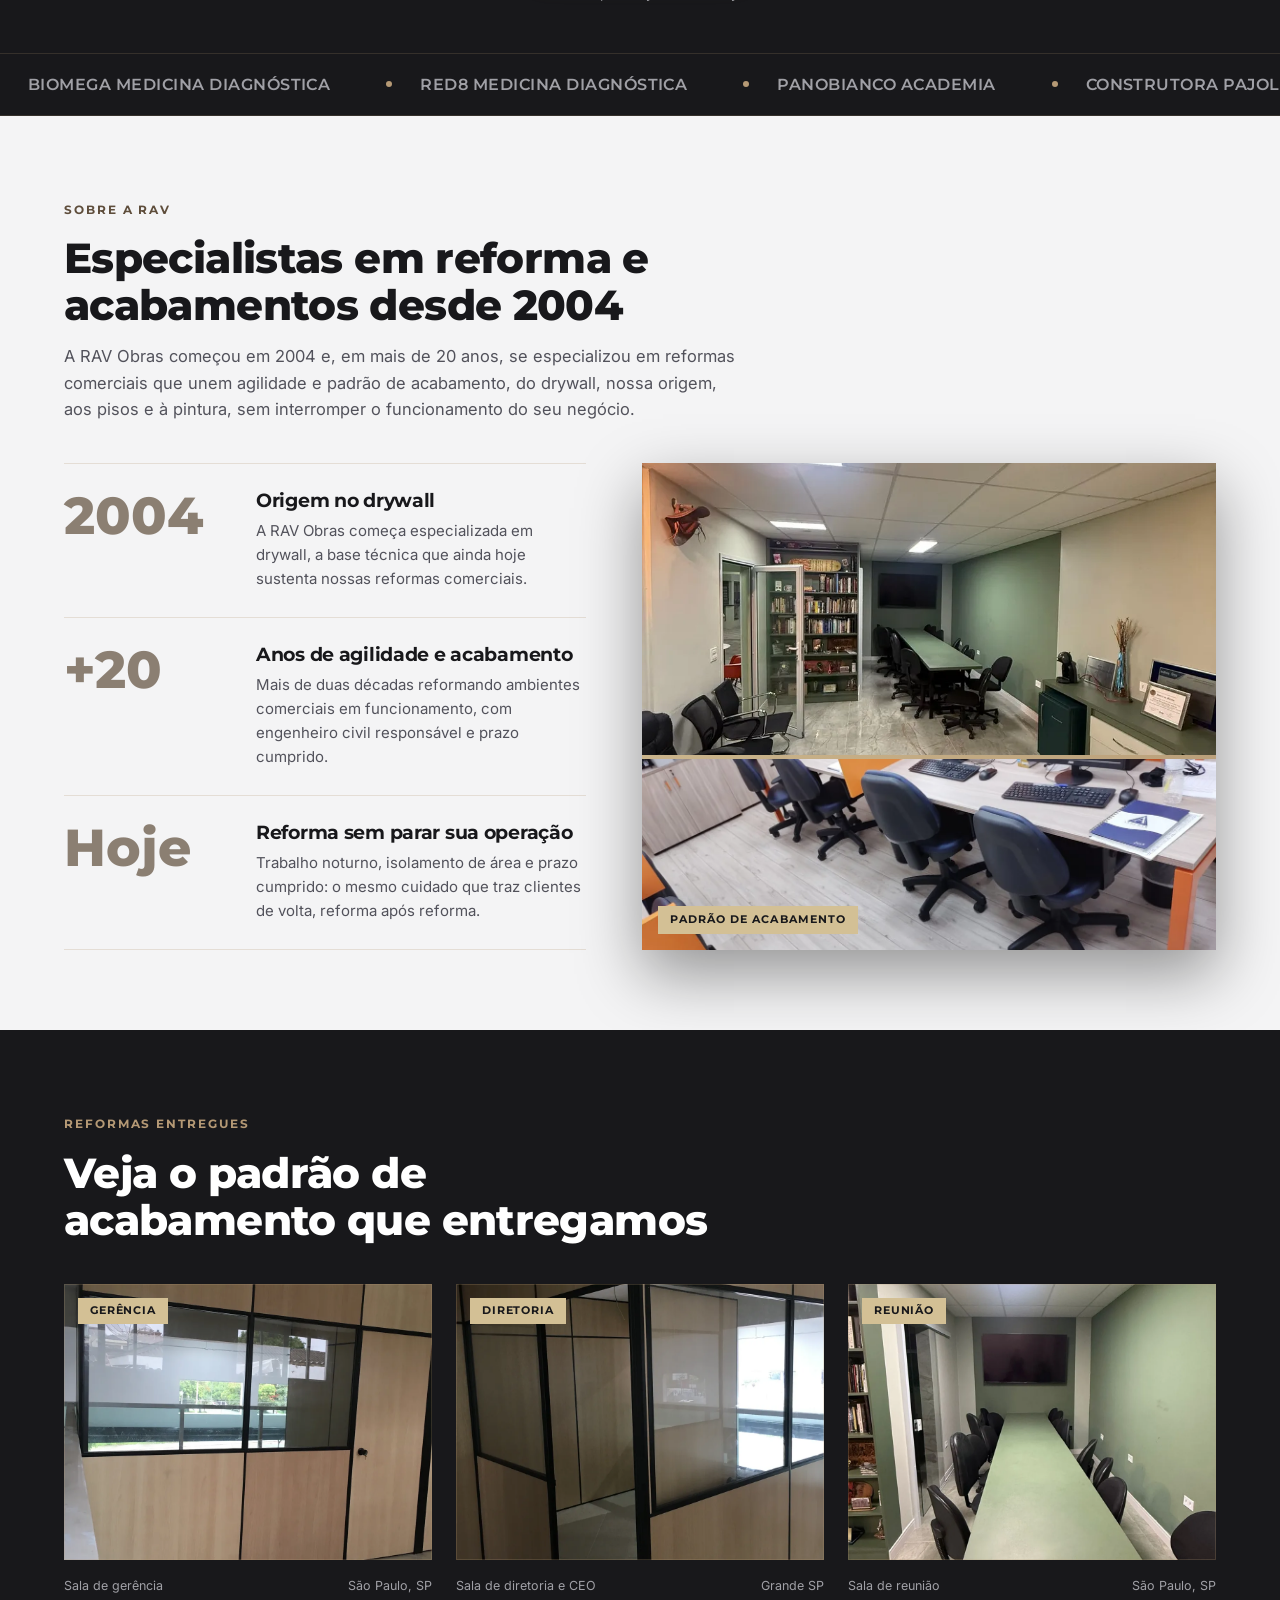
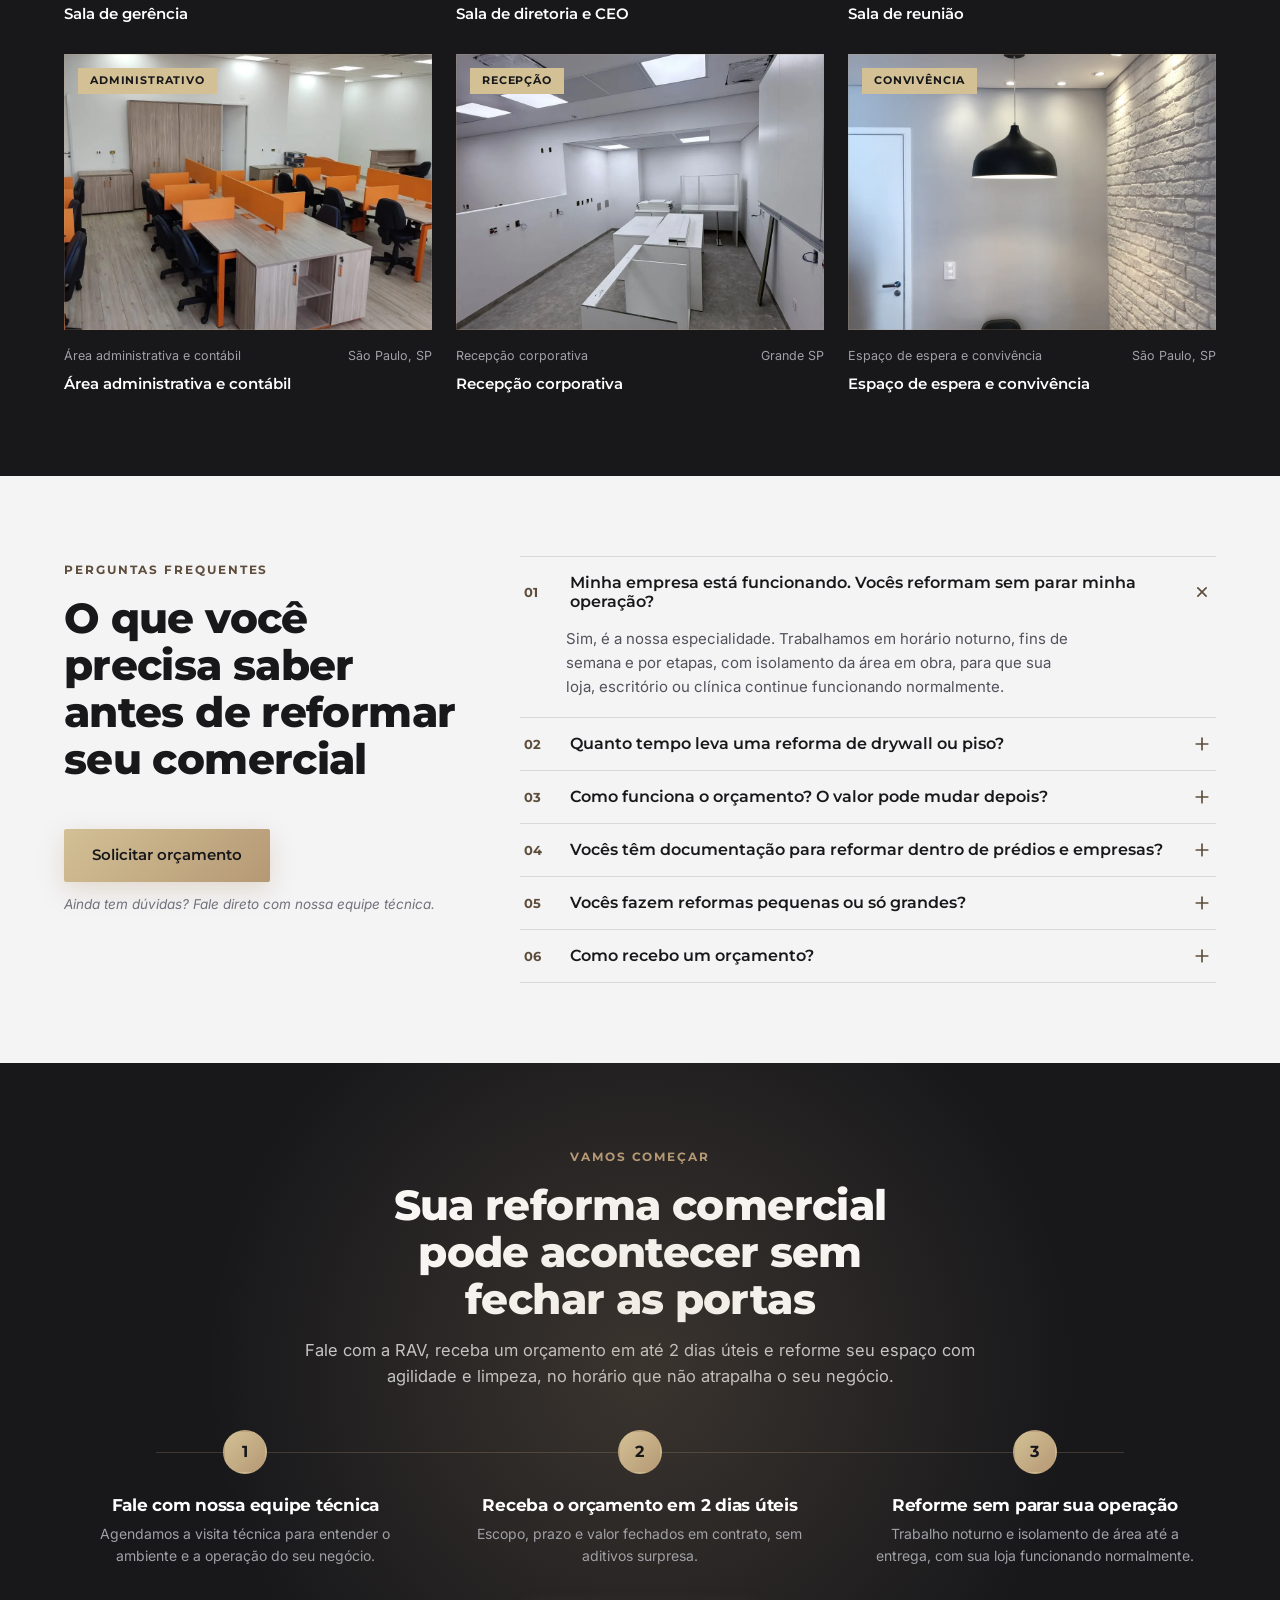
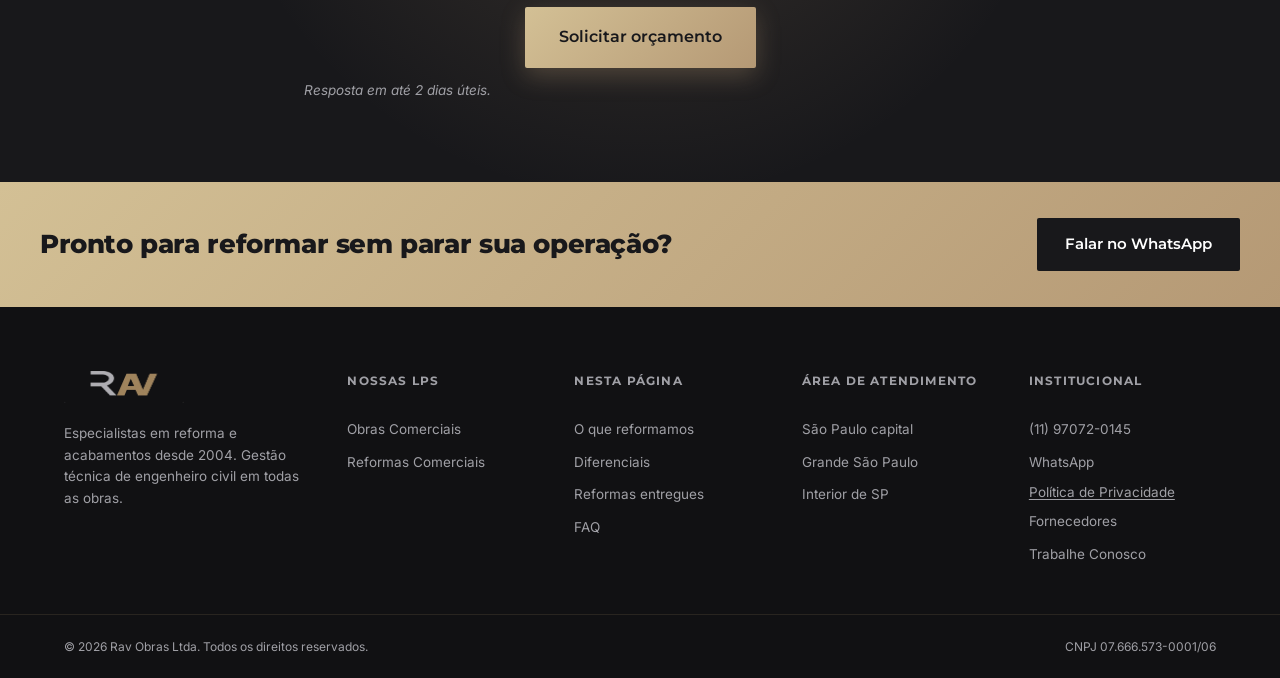
==== commit 9885ccfb: "Troca o telefone/WhatsApp das LPs para (11) 97072-0145 Substitui (11) 94701-8958 pelo novo número of" ====
--- a/deploy-reformas/index.html
+++ b/deploy-reformas/index.html
@@ -53,15 +53,13 @@
   }
 
   waitForElm('.merlin-button').then(function() {
-    for (var i = 1; i <= 15; i++) {
-      var el = document.getElementById('cta-merlin' + i);
-      if (el) {
-        el.addEventListener('click', function(e) {
-          e.preventDefault();
-          document.querySelector('.merlin-button').click();
-        });
-      }
-    }
+    var ctas = document.querySelectorAll('[data-wa-btn], [id^="cta-merlin"]');
+    Array.prototype.forEach.call(ctas, function(el) {
+      el.addEventListener('click', function(e) {
+        e.preventDefault();
+        document.querySelector('.merlin-button').click();
+      });
+    });
   });
 </script>
 <!-- /MERLIN -->
@@ -86,7 +84,7 @@
       <a href="#faq">FAQ</a>
     </nav>
     <div class="rv-header-actions">
-      <a class="btn btn-primary btn-sm" href="https://wa.me/5511947018958?text=Ol%C3%A1%21%20Quero%20um%20or%C3%A7amento%20para%20minha%20reforma%20comercial." target="_blank" rel="noopener noreferrer" data-wa-btn="reformas">Solicitar orçamento</a>
+      <a class="btn btn-primary btn-sm" href="https://wa.me/5511970720145?text=Ol%C3%A1%21%20Quero%20um%20or%C3%A7amento%20para%20minha%20reforma%20comercial." target="_blank" rel="noopener noreferrer" data-wa-btn="reformas">Solicitar orçamento</a>
       <button class="rv-toggle" data-nav-toggle aria-label="Abrir menu" aria-expanded="false" aria-controls="mobile-menu">
         <span></span><span></span><span></span>
       </button>
@@ -105,7 +103,7 @@
     <a href="#faq">FAQ</a>
     <a href="../obras/" class="rv-menu-lp">Ver LP Obras Comerciais →</a>
   </nav>
-  <a class="btn btn-primary btn-block" href="https://wa.me/5511947018958?text=Ol%C3%A1%21%20Quero%20um%20or%C3%A7amento%20para%20minha%20reforma%20comercial." target="_blank" rel="noopener noreferrer" data-wa-btn="reformas">
+  <a class="btn btn-primary btn-block" href="https://wa.me/5511970720145?text=Ol%C3%A1%21%20Quero%20um%20or%C3%A7amento%20para%20minha%20reforma%20comercial." target="_blank" rel="noopener noreferrer" data-wa-btn="reformas">
     Solicitar orçamento
   </a>
 </div>
@@ -138,7 +136,7 @@
           </li>
         </ul>
         <div class="rv-hero-actions">
-          <a class="btn btn-primary btn-lg" href="https://wa.me/5511947018958?text=Ol%C3%A1%21%20Quero%20um%20or%C3%A7amento%20para%20minha%20reforma%20comercial." target="_blank" rel="noopener noreferrer" data-wa-btn="reformas">
+          <a class="btn btn-primary btn-lg" href="https://wa.me/5511970720145?text=Ol%C3%A1%21%20Quero%20um%20or%C3%A7amento%20para%20minha%20reforma%20comercial." target="_blank" rel="noopener noreferrer" data-wa-btn="reformas">
             Solicitar orçamento
             <svg viewBox="0 0 24 24" fill="none" stroke="currentColor" stroke-width="2" stroke-linecap="round" stroke-linejoin="round" aria-hidden="true"><line x1="5" y1="12" x2="19" y2="12"/><polyline points="12 5 19 12 12 19"/></svg>
           </a>
@@ -280,7 +278,7 @@
         </tbody>
       </table>
       <div class="rv-cta-row" data-reveal>
-        <a class="btn btn-primary" href="https://wa.me/5511947018958?text=Ol%C3%A1%21%20Quero%20um%20or%C3%A7amento%20para%20minha%20reforma%20comercial." target="_blank" rel="noopener noreferrer" data-wa-btn="reformas">Solicitar orçamento</a>
+        <a class="btn btn-primary" href="https://wa.me/5511970720145?text=Ol%C3%A1%21%20Quero%20um%20or%C3%A7amento%20para%20minha%20reforma%20comercial." target="_blank" rel="noopener noreferrer" data-wa-btn="reformas">Solicitar orçamento</a>
         <p class="rv-micro">Quer reformar sem fechar as portas? Comece pelo orçamento.</p>
       </div>
     </div>
@@ -357,7 +355,7 @@
         </footer>
       </blockquote>
       <div class="rv-cta-row rv-center" data-reveal style="margin-top:28px">
-        <a class="btn btn-primary" href="https://wa.me/5511947018958?text=Ol%C3%A1%21%20Quero%20um%20or%C3%A7amento%20para%20minha%20reforma%20comercial." target="_blank" rel="noopener noreferrer" data-wa-btn="reformas">Solicitar orçamento</a>
+        <a class="btn btn-primary" href="https://wa.me/5511970720145?text=Ol%C3%A1%21%20Quero%20um%20or%C3%A7amento%20para%20minha%20reforma%20comercial." target="_blank" rel="noopener noreferrer" data-wa-btn="reformas">Solicitar orçamento</a>
         <p class="rv-micro">Junte-se às marcas que confiaram sua reforma à RAV.</p>
       </div>
     </div>
@@ -496,7 +494,7 @@
             <h2 class="rv-h2">O que você precisa saber antes de reformar seu comercial</h2>
           </div>
           <div class="rv-cta-row" data-reveal style="margin-top:32px">
-            <a class="btn btn-primary" href="https://wa.me/5511947018958?text=Ol%C3%A1%21%20Quero%20um%20or%C3%A7amento%20para%20minha%20reforma%20comercial." target="_blank" rel="noopener noreferrer" data-wa-btn="reformas">Solicitar orçamento</a>
+            <a class="btn btn-primary" href="https://wa.me/5511970720145?text=Ol%C3%A1%21%20Quero%20um%20or%C3%A7amento%20para%20minha%20reforma%20comercial." target="_blank" rel="noopener noreferrer" data-wa-btn="reformas">Solicitar orçamento</a>
             <p class="rv-micro">Ainda tem dúvidas? Fale direto com nossa equipe técnica.</p>
           </div>
         </div>
@@ -593,7 +591,7 @@
         </div>
       </div>
       <div class="rv-cta-actions">
-        <a class="btn btn-primary btn-lg" href="https://wa.me/5511947018958?text=Ol%C3%A1%21%20Quero%20um%20or%C3%A7amento%20para%20minha%20reforma%20comercial." target="_blank" rel="noopener noreferrer" data-wa-btn="reformas">Solicitar orçamento</a>
+        <a class="btn btn-primary btn-lg" href="https://wa.me/5511970720145?text=Ol%C3%A1%21%20Quero%20um%20or%C3%A7amento%20para%20minha%20reforma%20comercial." target="_blank" rel="noopener noreferrer" data-wa-btn="reformas">Solicitar orçamento</a>
         <p>Resposta em até 2 dias úteis.</p>
       </div>
     </div>
@@ -605,7 +603,7 @@
 <div class="rv-strip-gold">
   <div class="container rv-strip-inner">
     <h3>Pronto para reformar sem parar sua operação?</h3>
-    <a class="btn btn-dark" href="https://wa.me/5511947018958?text=Ol%C3%A1%21%20Quero%20um%20or%C3%A7amento%20para%20minha%20reforma%20comercial." target="_blank" rel="noopener noreferrer" data-wa-btn="reformas">Falar no WhatsApp</a>
+    <a class="btn btn-dark" href="https://wa.me/5511970720145?text=Ol%C3%A1%21%20Quero%20um%20or%C3%A7amento%20para%20minha%20reforma%20comercial." target="_blank" rel="noopener noreferrer" data-wa-btn="reformas">Falar no WhatsApp</a>
   </div>
 </div>
 
@@ -635,8 +633,8 @@
     </div>
     <nav class="rv-footer-col" aria-label="Institucional">
       <p class="rv-footer-title">Institucional</p>
-      <a href="tel:+5511947018958">(11) 94701-8958</a>
-      <a href="https://wa.me/5511947018958?text=Ol%C3%A1%21%20Quero%20um%20or%C3%A7amento%20para%20minha%20reforma%20comercial." target="_blank" rel="noopener noreferrer">WhatsApp</a>
+      <a href="tel:+5511970720145">(11) 97072-0145</a>
+      <a href="https://wa.me/5511970720145?text=Ol%C3%A1%21%20Quero%20um%20or%C3%A7amento%20para%20minha%20reforma%20comercial." target="_blank" rel="noopener noreferrer">WhatsApp</a>
       <button type="button" class="link-btn" data-modal="privacyOverlay">Política de Privacidade</button>
       <a href="fornecedores/">Fornecedores</a>
       <a href="trabalhe-conosco/">Trabalhe Conosco</a>
